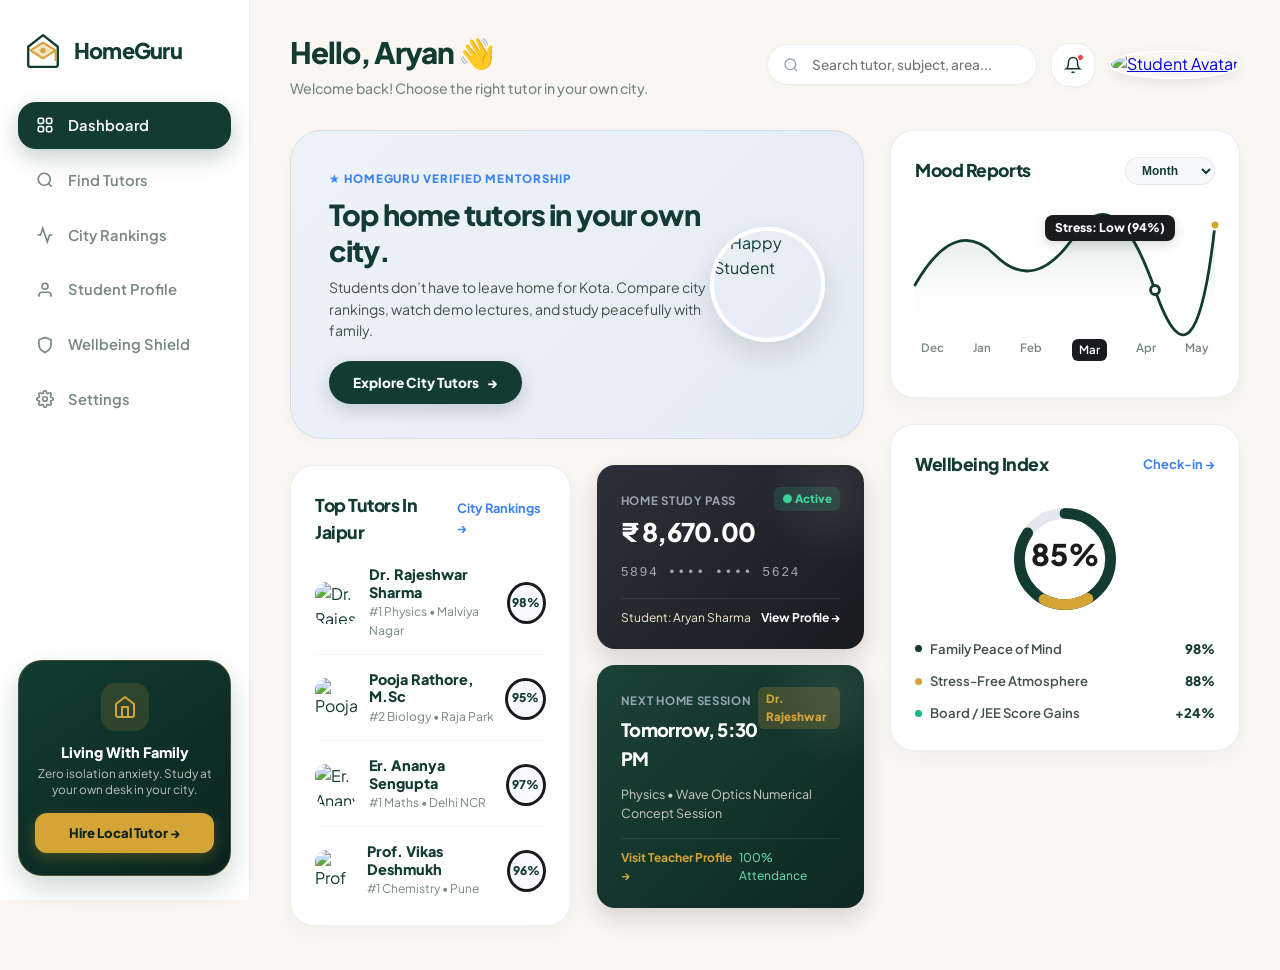
==== index.html @ 2d749fc1 "Create dedicated, highly visual Tutor Profile page with 4-factor scoring visualizer, credentials, sc" ====
<!DOCTYPE html>
<html lang="en">
<head>
  <meta charset="UTF-8">
  <meta name="viewport" content="width=device-width, initial-scale=1.0">
  <title>HomeGuru Dashboard | Verified Local Home Tutors</title>
  <link rel="stylesheet" href="dashboard.css">
</head>
<body>

  <div class="app-layout">
    
    <!-- 1. LEFT SIDEBAR (Matching reference image with HomeGuru Forest Green & Gold) -->
    <aside class="app-sidebar">
      
      <!-- Original HomeGuru House + Graduation Cap Logo -->
      <a href="index.html" class="sidebar-logo" aria-label="HomeGuru Dashboard">
        <div class="logo-mark">
          <svg viewBox="0 0 36 36" fill="none" xmlns="http://www.w3.org/2000/svg" class="logo-svg">
            <path d="M18 3L4 14V31C4 32.1 4.9 33 6 33H30C31.1 33 32 32.1 32 31V14L18 3Z" stroke="#123C32" stroke-width="2.2" stroke-linecap="round" stroke-linejoin="round"/>
            <path d="M18 10L6 17.5L18 25L30 17.5L18 10Z" fill="#D4A437" fill-opacity="0.3" stroke="#D4A437" stroke-width="2" stroke-linejoin="round"/>
            <path d="M30 18.5V26.5" stroke="#D4A437" stroke-width="2" stroke-linecap="round"/>
            <circle cx="18" cy="17.5" r="2.5" fill="#D4A437"/>
          </svg>
        </div>
        <span class="logo-brand-text">HomeGuru</span>
      </a>

      <!-- Menu Navigation -->
      <nav class="sidebar-nav">
        <!-- Active Dashboard Pill -->
        <a href="index.html" class="nav-item active">
          <svg viewBox="0 0 24 24" fill="none" stroke="currentColor">
            <rect x="3" y="3" width="7" height="7" rx="2"></rect>
            <rect x="14" y="3" width="7" height="7" rx="2"></rect>
            <rect x="14" y="14" width="7" height="7" rx="2"></rect>
            <rect x="3" y="14" width="7" height="7" rx="2"></rect>
          </svg>
          <span>Dashboard</span>
        </a>

        <!-- Find Tutors (Search Page) -->
        <a href="search.html" class="nav-item">
          <svg viewBox="0 0 24 24" fill="none" stroke="currentColor">
            <circle cx="11" cy="11" r="8"></circle>
            <line x1="21" y1="21" x2="16.65" y2="16.65"></line>
          </svg>
          <span>Find Tutors</span>
        </a>

        <!-- City Rankings -->
        <a href="rankings.html" class="nav-item">
          <svg viewBox="0 0 24 24" fill="none" stroke="currentColor">
            <polyline points="22 12 18 12 15 21 9 3 6 12 2 12"></polyline>
          </svg>
          <span>City Rankings</span>
        </a>

        <!-- Student Profile (Shows student details & + boxes to hire teachers) -->
        <a href="profile.html" class="nav-item">
          <svg viewBox="0 0 24 24" fill="none" stroke="currentColor">
            <path d="M20 21v-2a4 4 0 0 0-4-4H8a4 4 0 0 0-4 4v2"></path>
            <circle cx="12" cy="7" r="4"></circle>
          </svg>
          <span>Student Profile</span>
        </a>

        <!-- Wellbeing Shield -->
        <a href="wellbeing.html" class="nav-item">
          <svg viewBox="0 0 24 24" fill="none" stroke="currentColor">
            <path d="M12 22s8-4 8-10V5l-8-3-8 3v7c0 6 8 10 8 10z"></path>
          </svg>
          <span>Wellbeing Shield</span>
        </a>

        <!-- Settings -->
        <a href="#settings" onclick="alert('Student Settings')" class="nav-item">
          <svg viewBox="0 0 24 24" fill="none" stroke="currentColor">
            <circle cx="12" cy="12" r="3"></circle>
            <path d="M19.4 15a1.65 1.65 0 0 0 .33 1.82l.06.06a2 2 0 0 1 0 2.83 2 2 0 0 1-2.83 0l-.06-.06a1.65 1.65 0 0 0-1.82-.33 1.65 1.65 0 0 0-1 1.51V21a2 2 0 0 1-2 2 2 2 0 0 1-2-2v-.09A1.65 1.65 0 0 0 9 19.4a1.65 1.65 0 0 0-1.82.33l-.06.06a2 2 0 0 1-2.83 0 2 2 0 0 1 0-2.83l.06-.06a1.65 1.65 0 0 0 .33-1.82 1.65 1.65 0 0 0-1.51-1H3a2 2 0 0 1-2-2 2 2 0 0 1 2-2h.09A1.65 1.65 0 0 0 4.6 9a1.65 1.65 0 0 0-.33-1.82l-.06-.06a2 2 0 0 1 0-2.83 2 2 0 0 1 2.83 0l.06.06a1.65 1.65 0 0 0 1.82.33H9a1.65 1.65 0 0 0 1-1.51V3a2 2 0 0 1 2-2 2 2 0 0 1 2 2v.09a1.65 1.65 0 0 0 1 1.51 1.65 1.65 0 0 0 1.82-.33l.06-.06a2 2 0 0 1 2.83 0 2 2 0 0 1 0 2.83l-.06.06a1.65 1.65 0 0 0-.33 1.82V9a1.65 1.65 0 0 0 1.51 1H21a2 2 0 0 1 2 2 2 2 0 0 1-2 2h-.09a1.65 1.65 0 0 0-1.51 1z"></path>
          </svg>
          <span>Settings</span>
        </a>
      </nav>

      <!-- Bottom Promo Card in HomeGuru Theme -->
      <div class="sidebar-promo-card">
        <div class="promo-illustration">
          <svg width="24" height="24" viewBox="0 0 24 24" fill="none" stroke="currentColor" stroke-width="2" stroke-linecap="round" stroke-linejoin="round">
            <path d="M3 9l9-7 9 7v11a2 2 0 0 1-2 2H5a2 2 0 0 1-2-2z"></path>
            <polyline points="9 22 9 12 15 12 15 22"></polyline>
          </svg>
        </div>
        <h4 class="promo-title">Living With Family</h4>
        <p class="promo-sub">Zero isolation anxiety. Study at your own desk in your city.</p>
        <a href="search.html" class="promo-btn">Hire Local Tutor →</a>
      </div>

    </aside>

    <!-- 2. MAIN BENTO WORKSPACE -->
    <main class="app-main">
      
      <!-- Top Header Row -->
      <header class="app-header">
        <div class="header-greeting">
          <h1>Hello, Aryan 👋</h1>
          <p>Welcome back! Choose the right tutor in your own city.</p>
        </div>

        <div class="header-actions">
          <!-- Search Pill -->
          <div class="search-pill-wrapper">
            <svg class="search-pill-icon" width="16" height="16" viewBox="0 0 24 24" fill="none" stroke="currentColor" stroke-width="2">
              <circle cx="11" cy="11" r="8"></circle>
              <line x1="21" y1="21" x2="16.65" y2="16.65"></line>
            </svg>
            <input 
              type="text" 
              class="search-pill-input" 
              placeholder="Search tutor, subject, area..." 
              onkeydown="if(event.key === 'Enter') window.location.href='search.html?q=' + encodeURIComponent(this.value)"
            >
          </div>

          <!-- Notification Pill -->
          <button class="icon-pill-btn" aria-label="Notifications" onclick="alert('Notification: Dr. Rajeshwar Sharma confirmed demo class for tomorrow at 5:30 PM.')">
            <svg width="18" height="18" viewBox="0 0 24 24" fill="none" stroke="currentColor" stroke-width="2">
              <path d="M18 8A6 6 0 0 0 6 8c0 7-3 9-3 9h18s-3-2-3-9"></path>
              <path d="M13.73 21a2 2 0 0 1-3.46 0"></path>
            </svg>
            <span class="badge-dot"></span>
          </button>

          <!-- User Avatar Pill linking to Student Profile -->
          <a href="profile.html">
            <img 
              src="https://images.unsplash.com/photo-1534528741775-53994a69daeb?auto=format&fit=crop&w=120&q=80" 
              alt="Student Avatar" 
              class="user-avatar-pill" 
              title="Click to view Student Profile (Aryan Sharma)"
            >
          </a>
        </div>
      </header>

      <!-- 3. BENTO GRID CONTAINER -->
      <div class="bento-grid">
        
        <!-- Left & Center Column -->
        <div class="bento-left-column">
          
          <!-- Bento Hero Banner Card -->
          <section class="bento-hero-banner">
            <div class="hero-banner-content">
              <span class="hero-banner-tag">★ HomeGuru Verified Mentorship</span>
              <h2 class="hero-banner-title">Top home tutors in your own city.</h2>
              <p class="hero-banner-sub">
                Students don’t have to leave home for Kota. Compare city rankings, watch demo lectures, and study peacefully with family.
              </p>
              <a href="search.html" class="hero-banner-cta">
                <span>Explore City Tutors</span>
                <span>→</span>
              </a>
            </div>

            <!-- Graphic / Avatar -->
            <div class="hero-banner-graphic">
              <img 
                src="https://images.unsplash.com/photo-1544717305-2782549b5136?auto=format&fit=crop&w=400&q=80" 
                alt="Happy Student" 
                class="hero-3d-avatar"
              >
            </div>
          </section>

          <!-- Bento Lower Row (Top Activities + Tutor Pass Cards) -->
          <div class="bento-lower-row">
            
            <!-- Card 1: Top Rated City Tutors List (with Donut percentages) -->
            <div class="dashboard-card">
              <div class="card-header-row">
                <h3 class="card-header-title">Top Tutors In Jaipur</h3>
                <a href="rankings.html" class="card-header-link">City Rankings →</a>
              </div>

              <div class="activity-list">
                <!-- Activity 1 -->
                <div class="activity-item">
                  <div class="activity-info">
                    <img src="https://images.unsplash.com/photo-1534528741775-53994a69daeb?auto=format&fit=crop&w=120&q=80" class="activity-avatar" alt="Dr. Rajeshwar">
                    <div>
                      <h4 class="activity-name"><a href="tutor-profile.html?id=tutor-1" style="text-decoration:none; color:inherit;">Dr. Rajeshwar Sharma</a></h4>
                      <p class="activity-meta">#1 Physics • Malviya Nagar</p>
                    </div>
                  </div>
                  <div class="circular-progress-pill" title="98% City Ranking Score">
                    98%
                  </div>
                </div>

                <!-- Activity 2 -->
                <div class="activity-item">
                  <div class="activity-info">
                    <img src="https://images.unsplash.com/photo-1544005313-94ddf0286df2?auto=format&fit=crop&w=120&q=80" class="activity-avatar" alt="Pooja Rathore">
                    <div>
                      <h4 class="activity-name"><a href="tutor-profile.html?id=tutor-4" style="text-decoration:none; color:inherit;">Pooja Rathore, M.Sc</a></h4>
                      <p class="activity-meta">#2 Biology • Raja Park</p>
                    </div>
                  </div>
                  <div class="circular-progress-pill" title="95% City Ranking Score">
                    95%
                  </div>
                </div>

                <!-- Activity 3 -->
                <div class="activity-item">
                  <div class="activity-info">
                    <img src="https://images.unsplash.com/photo-1573496359142-b8d87734a5a2?auto=format&fit=crop&w=120&q=80" class="activity-avatar" alt="Er. Ananya">
                    <div>
                      <h4 class="activity-name"><a href="tutor-profile.html?id=tutor-2" style="text-decoration:none; color:inherit;">Er. Ananya Sengupta</a></h4>
                      <p class="activity-meta">#1 Maths • Delhi NCR</p>
                    </div>
                  </div>
                  <div class="circular-progress-pill" title="97% City Ranking Score">
                    97%
                  </div>
                </div>

                <!-- Activity 4 -->
                <div class="activity-item">
                  <div class="activity-info">
                    <img src="https://images.unsplash.com/photo-1507003211169-0a1dd7228f2d?auto=format&fit=crop&w=120&q=80" class="activity-avatar" alt="Prof Vikas">
                    <div>
                      <h4 class="activity-name"><a href="tutor-profile.html?id=tutor-3" style="text-decoration:none; color:inherit;">Prof. Vikas Deshmukh</a></h4>
                      <p class="activity-meta">#1 Chemistry • Pune</p>
                    </div>
                  </div>
                  <div class="circular-progress-pill" title="96% City Ranking Score">
                    96%
                  </div>
                </div>
              </div>
            </div>

            <!-- Card 2: Dark Sleek Pass Cards (In Forest Green) -->
            <div class="dark-pass-stack">
              <!-- Pass Card 1 -->
              <div class="dark-pass-card">
                <div class="pass-card-top">
                  <div>
                    <span class="pass-card-label">Home Study Pass</span>
                    <div class="pass-card-balance">₹ 8,670.00</div>
                  </div>
                  <span class="pass-card-badge">● Active</span>
                </div>
                <div class="pass-card-number">5894 •••• •••• 5624</div>
                <div class="pass-card-bottom">
                  <span style="font-size:0.75rem; color:var(--gold-light);">Student: Aryan Sharma</span>
                  <a href="profile.html" style="font-size:0.75rem; color:#FFF; font-weight:700; text-decoration:none;">View Profile →</a>
                </div>
              </div>

              <!-- Pass Card 2: Hired Teacher & Next Lesson -->
              <div class="dark-pass-card" style="background: linear-gradient(135deg, #1A4237 0%, #0E2821 100%);">
                <div class="pass-card-top">
                  <div>
                    <span class="pass-card-label">Next Home Session</span>
                    <div class="pass-card-balance" style="font-size:1.15rem; margin-top:4px;">Tomorrow, 5:30 PM</div>
                  </div>
                  <span class="pass-card-badge" style="background: rgba(212,164,55,0.2); color:var(--gold);">Dr. Rajeshwar</span>
                </div>
                <p style="font-size:0.78rem; color:rgba(247,243,234,0.8); margin-top:8px;">
                  Physics • Wave Optics Numerical Concept Session
                </p>
                <div class="pass-card-bottom">
                  <a href="profile.html" style="color:var(--gold); font-size:0.75rem; text-decoration:none; font-weight:700;">Visit Teacher Profile →</a>
                  <span style="font-size:0.75rem; color:#6EE7B7;">100% Attendance</span>
                </div>
              </div>
            </div>

          </div>

        </div>

        <!-- Right Rail Column (Reports Wave Curve + Wellbeing Donut) -->
        <div class="bento-right-column">
          
          <!-- Reports Spline Curve Chart Card -->
          <div class="reports-card">
            <div class="card-header-row">
              <h3 class="card-header-title">Mood Reports</h3>
              <select class="reports-select">
                <option>Week</option>
                <option selected>Month</option>
                <option>Quarter</option>
              </select>
            </div>

            <!-- Wave Line SVG Graphic with Tooltip Pill -->
            <div class="chart-container">
              <div class="chart-tooltip-badge">Stress: Low (94%)</div>
              <svg class="chart-svg" viewBox="0 0 300 120" fill="none">
                <path d="M0 80 Q 40 10, 80 50 T 160 30 T 240 85 T 300 20 L 300 120 L 0 120 Z" fill="url(#chartGrad)" opacity="0.15"></path>
                <path d="M0 80 Q 40 10, 80 50 T 160 30 T 240 85 T 300 20" stroke="var(--green-primary)" stroke-width="2.8" stroke-linecap="round"></path>
                <circle cx="240" cy="85" r="4.5" fill="#FFFFFF" stroke="var(--green-primary)" stroke-width="2.8"></circle>
                <circle cx="300" cy="20" r="4.5" fill="var(--gold)" stroke="#FFFFFF" stroke-width="2"></circle>
                <defs>
                  <linearGradient id="chartGrad" x1="0" y1="0" x2="0" y2="1">
                    <stop offset="0%" stop-color="var(--green-primary)"></stop>
                    <stop offset="100%" stop-color="#FFFFFF" stop-opacity="0"></stop>
                  </linearGradient>
                </defs>
              </svg>

              <!-- Month Labels -->
              <div class="chart-months-row">
                <span>Dec</span>
                <span>Jan</span>
                <span>Feb</span>
                <span class="chart-month-active">Mar</span>
                <span>Apr</span>
                <span>May</span>
              </div>
            </div>
          </div>

          <!-- Donut Breakdown Card (Wellbeing & Progress Index) -->
          <div class="donut-card">
            <div class="card-header-row">
              <h3 class="card-header-title">Wellbeing Index</h3>
              <a href="wellbeing.html" class="card-header-link">Check-in →</a>
            </div>

            <!-- Donut SVG Ring -->
            <div class="donut-graphic-wrap">
              <svg class="donut-circle-svg" viewBox="0 0 100 100">
                <circle cx="50" cy="50" r="38" stroke="#E2E8F0" stroke-width="9" fill="none"></circle>
                <circle 
                  cx="50" 
                  cy="50" 
                  r="38" 
                  stroke="var(--green-primary)" 
                  stroke-width="9" 
                  stroke-dasharray="238" 
                  stroke-dashoffset="36" 
                  stroke-linecap="round" 
                  fill="none" 
                  transform="rotate(-90 50 50)"
                ></circle>
                <circle 
                  cx="50" 
                  cy="50" 
                  r="38" 
                  stroke="var(--gold)" 
                  stroke-width="9" 
                  stroke-dasharray="238" 
                  stroke-dashoffset="200" 
                  stroke-linecap="round" 
                  fill="none" 
                  transform="rotate(60 50 50)"
                ></circle>
                <text x="50" y="56" text-anchor="middle" class="donut-percentage-text">85%</text>
              </svg>
            </div>

            <div class="breakdown-list">
              <div class="breakdown-row">
                <span class="breakdown-label">
                  <span class="breakdown-dot" style="background:var(--green-primary);"></span>
                  Family Peace of Mind
                </span>
                <span class="breakdown-val">98%</span>
              </div>

              <div class="breakdown-row">
                <span class="breakdown-label">
                  <span class="breakdown-dot" style="background:var(--gold);"></span>
                  Stress-Free Atmosphere
                </span>
                <span class="breakdown-val">88%</span>
              </div>

              <div class="breakdown-row">
                <span class="breakdown-label">
                  <span class="breakdown-dot" style="background:#10B981;"></span>
                  Board / JEE Score Gains
                </span>
                <span class="breakdown-val">+24%</span>
              </div>
            </div>
          </div>

        </div>

      </div>

    </main>

  </div>

  <script src="shared-data.js"></script>
</body>
</html>
---- dashboard.css ----
/* ==========================================================================
   HomeGuru - Ultra-Clean Modern Minimalist Dashboard (Reference Layout & Fonts)
   Combining:
   - Iconic HomeGuru Brand: House + Graduation Cap Mark & Warm Luxury Palette
   - Brand Colors: Deep Forest Green (#123C32), Warm Ivory Cream (#FAF7F2), Golden Amber (#D4A437)
   - Layout & Spaces: Modern Bento Grid Dashboard, Crisp Left Sidebar, Rounded Cards
   - Fonts: 'Plus Jakarta Sans', 'Inter' (Clean Geometric Sans-Serif)
   ========================================================================== */

@import url('https://fonts.googleapis.com/css2?family=Plus+Jakarta+Sans:wght@400;500;600;700;800&family=Inter:wght@400;500;600;700&display=swap');

:root {
  /* HomeGuru Authentic Color Palette */
  --green-primary: #123C32;
  --green-dark: #0A241E;
  --green-deep: #071915;
  --green-light: #1A5446;
  --green-soft: #236F5D;
  --green-tint: rgba(18, 60, 50, 0.05);
  --green-tint-hover: rgba(18, 60, 50, 0.09);
  --green-border: rgba(18, 60, 50, 0.12);

  --bg-app: #FAF7F2;          /* Warm Ivory / Cream canvas, exactly as on original site */
  --bg-card: #FFFFFF;         /* Crisp White Bento Cards */
  --bg-banner: #F3EEE4;       /* Soft Warm Cream Tint for Secondary Banners */
  --bg-banner-border: rgba(18, 60, 50, 0.08);
  
  --dark-primary: #123C32;
  --dark-card: #123C32;
  --dark-card-lighter: #1A5446;
  --dark-hover: #0A241E;
  
  --text-dark: #123C32;       /* Deep Forest Charcoal */
  --text-body: #42524A;       /* Soft readable muted green-charcoal */
  --text-muted: #76887F;      /* Clean secondary label color */
  --text-light: #FAF7F2;
  
  --primary-pill: #123C32;    /* Deep Forest Green Active Pill */
  --primary-pill-text: #FFFFFF;
  
  --gold: #D4A437;            /* HomeGuru Golden Amber */
  --gold-hover: #B88B28;
  --gold-light: #F7EECD;
  --gold-soft: rgba(212, 164, 55, 0.15);
  --gold-border: rgba(212, 164, 55, 0.35);

  --accent-gold: #D4A437;
  --accent-blue: #2563EB;
  --accent-emerald: #10B981;
  --accent-rose: #EF4444;
  
  --border-light: rgba(18, 60, 50, 0.08);
  --border-card: rgba(18, 60, 50, 0.08);
  --shadow-subtle: 0 4px 18px rgba(18, 60, 50, 0.03);
  --shadow-card: 0 8px 24px rgba(18, 60, 50, 0.04);
  --shadow-elevated: 0 16px 40px rgba(18, 60, 50, 0.08);
  
  --radius-sm: 12px;
  --radius-md: 18px;
  --radius-lg: 24px;
  --radius-xl: 32px;
  --radius-full: 9999px;
  
  --font-main: 'Plus Jakarta Sans', 'Inter', -apple-system, BlinkMacSystemFont, "Segoe UI", sans-serif;
}

*, *::before, *::after {
  box-sizing: border-box;
  margin: 0;
  padding: 0;
}

body {
  font-family: var(--font-main);
  background-color: var(--bg-app);
  color: var(--text-dark);
  line-height: 1.55;
  -webkit-font-smoothing: antialiased;
  min-height: 100vh;
}

/* ==========================================================================
   APP SHELL / LAYOUT (SIDEBAR + MAIN WORKSPACE)
   ========================================================================== */

.app-layout {
  display: flex;
  min-height: 100vh;
  width: 100%;
}

/* 1. LEFT SIDEBAR */
.app-sidebar {
  width: 250px;
  background-color: #FFFFFF;
  border-right: 1px solid var(--border-light);
  display: flex;
  flex-direction: column;
  padding: 32px 18px 24px 18px;
  position: sticky;
  top: 0;
  height: 100vh;
  z-index: 100;
  flex-shrink: 0;
}

/* Original HomeGuru Logo: House + Graduation Cap stylized mark */
.sidebar-logo {
  display: flex;
  align-items: center;
  gap: 12px;
  margin-bottom: 32px;
  padding-left: 6px;
  text-decoration: none;
  color: var(--green-primary);
}

.logo-mark {
  width: 38px;
  height: 38px;
  display: flex;
  align-items: center;
  justify-content: center;
  flex-shrink: 0;
}

.logo-mark svg,
.logo-svg {
  width: 100%;
  height: 100%;
  display: block;
}

.logo-brand-text {
  font-size: 1.35rem;
  font-weight: 800;
  letter-spacing: -0.035em;
  color: var(--green-primary);
}

/* Sidebar Nav Menu */
.sidebar-nav {
  display: flex;
  flex-direction: column;
  gap: 8px;
  flex: 1;
}

.nav-item {
  display: flex;
  align-items: center;
  gap: 14px;
  padding: 12px 18px;
  text-decoration: none;
  font-size: 0.92rem;
  font-weight: 600;
  color: var(--text-muted);
  border-radius: var(--radius-md);
  transition: all 180ms ease;
}

.nav-item svg {
  width: 18px;
  height: 18px;
  stroke-width: 2.2;
  transition: transform 180ms ease;
}

.nav-item:hover {
  color: var(--text-dark);
  background-color: rgba(18, 60, 50, 0.05);
}

.nav-item:hover svg {
  transform: scale(1.08);
}

/* Active Pill Style (Forest Green Pill with soft shadow) */
.nav-item.active {
  background-color: var(--primary-pill);
  color: #FFFFFF;
  box-shadow: 0 8px 22px rgba(18, 60, 50, 0.25);
}

.nav-item.active svg {
  stroke: #FFFFFF;
}

/* Sidebar Bottom Promo Card */
.sidebar-promo-card {
  background: linear-gradient(145deg, #123C32 0%, #0A241E 100%);
  border-radius: var(--radius-lg);
  padding: 22px 16px;
  color: #FFFFFF;
  text-align: center;
  position: relative;
  overflow: hidden;
  box-shadow: 0 12px 28px rgba(18, 60, 50, 0.2);
  margin-top: auto;
  border: 1px solid rgba(212, 164, 55, 0.25);
}

.promo-illustration {
  width: 48px;
  height: 48px;
  margin: 0 auto 12px auto;
  border-radius: 14px;
  background: rgba(212, 164, 55, 0.15);
  display: flex;
  align-items: center;
  justify-content: center;
  color: var(--gold);
}

.promo-title {
  font-size: 0.9rem;
  font-weight: 800;
  line-height: 1.3;
  margin-bottom: 4px;
  color: #FFFFFF;
}

.promo-sub {
  font-size: 0.74rem;
  color: rgba(250, 247, 242, 0.75);
  margin-bottom: 14px;
  line-height: 1.4;
}

.promo-btn {
  display: block;
  width: 100%;
  padding: 10px 14px;
  background: var(--gold);
  color: #0A241E;
  border-radius: var(--radius-sm);
  font-size: 0.82rem;
  font-weight: 800;
  text-decoration: none;
  transition: all 180ms ease;
  box-shadow: 0 4px 14px rgba(212, 164, 55, 0.28);
  border: none;
}

.promo-btn:hover {
  background: #E2B245;
  transform: translateY(-1px);
}
  font-weight: 700;
  text-decoration: none;
  transition: all 180ms ease;
  border: 1px solid rgba(255, 255, 255, 0.1);
}

.promo-btn:hover {
  background: #3B404C;
  transform: translateY(-1px);
}

/* ==========================================================================
   2. MAIN WORKSPACE AREA & HEADER
   ========================================================================== */

.app-main {
  flex: 1;
  display: flex;
  flex-direction: column;
  padding: 30px 40px 44px 40px;
  overflow-y: auto;
  min-width: 0;
}

/* Top Header Bar */
.app-header {
  display: flex;
  align-items: center;
  justify-content: space-between;
  margin-bottom: 30px;
  gap: 20px;
}

.header-greeting h1 {
  font-size: 1.85rem;
  font-weight: 800;
  letter-spacing: -0.035em;
  color: var(--text-dark);
}

.header-greeting p {
  font-size: 0.88rem;
  color: var(--text-muted);
  font-weight: 500;
  margin-top: 2px;
}

.header-actions {
  display: flex;
  align-items: center;
  gap: 14px;
}

/* Search Pill Input (Matching Reference Screenshot) */
.search-pill-wrapper {
  position: relative;
  width: 270px;
}

.search-pill-icon {
  position: absolute;
  left: 16px;
  top: 50%;
  transform: translateY(-50%);
  color: #94A3B8;
  pointer-events: none;
}

.search-pill-input {
  width: 100%;
  padding: 11px 18px 11px 44px;
  background-color: #FFFFFF;
  border: 1px solid var(--border-light);
  border-radius: var(--radius-full);
  font-family: inherit;
  font-size: 0.85rem;
  font-weight: 500;
  color: var(--text-dark);
  box-shadow: 0 2px 10px rgba(0, 0, 0, 0.02);
  outline: none;
  transition: all 180ms ease;
}

.search-pill-input:focus {
  border-color: #94A3B8;
  box-shadow: 0 4px 18px rgba(0, 0, 0, 0.06);
  width: 310px;
}

/* Notification & Pill Buttons */
.icon-pill-btn {
  width: 44px;
  height: 44px;
  border-radius: var(--radius-md);
  background-color: #FFFFFF;
  border: 1px solid var(--border-light);
  display: flex;
  align-items: center;
  justify-content: center;
  color: var(--text-dark);
  cursor: pointer;
  box-shadow: 0 2px 8px rgba(0, 0, 0, 0.02);
  transition: all 180ms ease;
  position: relative;
}

.icon-pill-btn:hover {
  background-color: #F8F9FD;
  transform: translateY(-1px);
}

.badge-dot {
  position: absolute;
  top: 10px;
  right: 10px;
  width: 7px;
  height: 7px;
  background-color: #EF4444;
  border-radius: 50%;
  border: 1.5px solid #FFFFFF;
}

/* User Avatar Pill */
.user-avatar-pill {
  width: 44px;
  height: 44px;
  border-radius: 50%;
  object-fit: cover;
  border: 2px solid #FFFFFF;
  box-shadow: 0 4px 14px rgba(0, 0, 0, 0.08);
  cursor: pointer;
}

/* ==========================================================================
   3. BENTO GRID LAYOUT (Exact 3-Section Proportions from Reference)
   ========================================================================== */

.bento-grid {
  display: grid;
  grid-template-columns: 1fr 350px;
  gap: 26px;
}

.bento-left-column {
  display: flex;
  flex-direction: column;
  gap: 26px;
}

.bento-right-column {
  display: flex;
  flex-direction: column;
  gap: 26px;
}

/* Hero Banner Card (Soft Ice-Slate Tint #EDF2F8) */
.bento-hero-banner {
  background: linear-gradient(135deg, #EEF3F8 0%, #E3EBF5 100%);
  border-radius: var(--radius-xl);
  padding: 34px 38px;
  position: relative;
  overflow: hidden;
  box-shadow: var(--shadow-subtle);
  display: flex;
  align-items: center;
  justify-content: space-between;
  border: 1px solid var(--bg-banner-border);
}

.hero-banner-content {
  max-width: 410px;
  z-index: 2;
}

.hero-banner-tag {
  display: inline-flex;
  align-items: center;
  gap: 6px;
  font-size: 0.72rem;
  font-weight: 800;
  text-transform: uppercase;
  letter-spacing: 0.08em;
  color: #3B82F6;
  margin-bottom: 8px;
}

.hero-banner-title {
  font-size: 1.8rem;
  font-weight: 800;
  line-height: 1.25;
  letter-spacing: -0.03em;
  color: var(--text-dark);
  margin-bottom: 10px;
}

.hero-banner-sub {
  font-size: 0.88rem;
  color: var(--text-body);
  line-height: 1.5;
  margin-bottom: 20px;
}

.hero-banner-cta {
  display: inline-flex;
  align-items: center;
  gap: 8px;
  background-color: var(--primary-pill);
  color: #FFFFFF;
  padding: 11px 24px;
  border-radius: var(--radius-full);
  font-size: 0.85rem;
  font-weight: 800;
  text-decoration: none;
  box-shadow: 0 6px 18px rgba(25, 27, 31, 0.18);
  transition: all 180ms ease;
}

.hero-banner-cta:hover {
  background-color: #2D3038;
  transform: translateY(-2px);
}

.hero-banner-graphic {
  position: relative;
  width: 170px;
  height: 130px;
  display: flex;
  align-items: center;
  justify-content: center;
}

.hero-3d-avatar {
  width: 115px;
  height: 115px;
  border-radius: 50%;
  object-fit: cover;
  border: 4px solid #FFFFFF;
  box-shadow: 0 12px 30px rgba(0, 0, 0, 0.12);
}

.bento-lower-row {
  display: grid;
  grid-template-columns: 1.05fr 1fr;
  gap: 26px;
}

.dashboard-card {
  background-color: var(--bg-card);
  border-radius: var(--radius-lg);
  padding: 26px 24px;
  box-shadow: var(--shadow-card);
  border: 1px solid var(--border-card);
  display: flex;
  flex-direction: column;
}

.card-header-row {
  display: flex;
  align-items: center;
  justify-content: space-between;
  margin-bottom: 20px;
}

.card-header-title {
  font-size: 1.1rem;
  font-weight: 800;
  letter-spacing: -0.025em;
  color: var(--text-dark);
}

.card-header-link {
  font-size: 0.8rem;
  font-weight: 700;
  color: #3B82F6;
  text-decoration: none;
}

/* Activities List */
.activity-list {
  display: flex;
  flex-direction: column;
  gap: 16px;
}

.activity-item {
  display: flex;
  align-items: center;
  justify-content: space-between;
  padding-bottom: 14px;
  border-bottom: 1px solid rgba(0, 0, 0, 0.04);
}

.activity-item:last-child {
  padding-bottom: 0;
  border-bottom: none;
}

.activity-info {
  display: flex;
  align-items: center;
  gap: 12px;
}

.activity-avatar {
  width: 42px;
  height: 42px;
  border-radius: 12px;
  object-fit: cover;
}

.activity-name {
  font-size: 0.9rem;
  font-weight: 800;
  color: var(--text-dark);
  line-height: 1.2;
}

.activity-meta {
  font-size: 0.75rem;
  color: var(--text-muted);
  margin-top: 2px;
}

.circular-progress-pill {
  width: 42px;
  height: 42px;
  border-radius: 50%;
  border: 3.5px solid #191B1F;
  display: flex;
  align-items: center;
  justify-content: center;
  font-size: 0.75rem;
  font-weight: 800;
  color: var(--text-dark);
  background-color: #FAFAFC;
}

/* Dark Tutor Pass Card (Exact style from reference screenshot) */
.dark-pass-stack {
  display: flex;
  flex-direction: column;
  gap: 16px;
}

.dark-pass-card {
  background: linear-gradient(135deg, #2D3038 0%, #191B1F 100%);
  border-radius: var(--radius-md);
  padding: 22px 24px;
  color: #FFFFFF;
  position: relative;
  overflow: hidden;
  box-shadow: 0 10px 25px rgba(25, 27, 31, 0.16);
}

.dark-pass-card::after {
  content: '';
  position: absolute;
  top: -40px;
  right: -40px;
  width: 140px;
  height: 140px;
  background: radial-gradient(circle, rgba(255, 255, 255, 0.08) 0%, transparent 70%);
  border-radius: 50%;
  pointer-events: none;
}

.pass-card-top {
  display: flex;
  justify-content: space-between;
  align-items: flex-start;
  margin-bottom: 12px;
}

.pass-card-label {
  font-size: 0.72rem;
  color: #9AA5B5;
  text-transform: uppercase;
  letter-spacing: 0.06em;
  font-weight: 700;
}

.pass-card-balance {
  font-size: 1.6rem;
  font-weight: 800;
  letter-spacing: -0.03em;
  color: #FFFFFF;
}

.pass-card-number {
  font-family: monospace;
  font-size: 0.82rem;
  color: #A0ABB9;
  letter-spacing: 0.12em;
  margin-top: 10px;
}

.pass-card-bottom {
  display: flex;
  align-items: center;
  justify-content: space-between;
  margin-top: 14px;
  padding-top: 10px;
  border-top: 1px solid rgba(255, 255, 255, 0.08);
}

.pass-card-badge {
  font-size: 0.72rem;
  color: #34D399;
  font-weight: 800;
  background: rgba(52, 211, 153, 0.14);
  padding: 3px 8px;
  border-radius: 6px;
}

/* Right Rail: Reports Spline Chart & Donut Card */
.reports-card {
  background-color: var(--bg-card);
  border-radius: var(--radius-lg);
  padding: 26px 24px;
  box-shadow: var(--shadow-card);
  border: 1px solid var(--border-card);
}

.reports-select {
  padding: 5px 12px;
  border-radius: var(--radius-full);
  border: 1px solid var(--border-light);
  background: #F8F9FC;
  font-size: 0.75rem;
  font-weight: 700;
  color: var(--text-dark);
  cursor: pointer;
  outline: none;
}

.chart-container {
  margin: 20px 0 10px 0;
  position: relative;
}

.chart-svg {
  width: 100%;
  height: 120px;
  overflow: visible;
}

.chart-tooltip-badge {
  position: absolute;
  top: 10px;
  right: 40px;
  background: #191B1F;
  color: #FFFFFF;
  padding: 4px 10px;
  border-radius: 8px;
  font-size: 0.75rem;
  font-weight: 800;
  box-shadow: 0 4px 12px rgba(0, 0, 0, 0.15);
}

.chart-months-row {
  display: flex;
  justify-content: space-between;
  font-size: 0.72rem;
  color: var(--text-muted);
  font-weight: 600;
  margin-top: 8px;
  padding: 0 6px;
}

.chart-month-active {
  background: #191B1F;
  color: #FFFFFF;
  padding: 2px 7px;
  border-radius: 6px;
}

.donut-card {
  background-color: var(--bg-card);
  border-radius: var(--radius-lg);
  padding: 26px 24px;
  box-shadow: var(--shadow-card);
  border: 1px solid var(--border-card);
}

.donut-graphic-wrap {
  display: flex;
  align-items: center;
  justify-content: center;
  margin: 10px 0 20px 0;
}

.donut-circle-svg {
  width: 120px;
  height: 120px;
}

.donut-percentage-text {
  font-size: 1.55rem;
  font-weight: 800;
  fill: #191B1F;
}

.breakdown-list {
  display: flex;
  flex-direction: column;
  gap: 12px;
}

.breakdown-row {
  display: flex;
  align-items: center;
  justify-content: space-between;
  font-size: 0.82rem;
}

.breakdown-label {
  display: flex;
  align-items: center;
  gap: 8px;
  color: var(--text-body);
  font-weight: 600;
}

.breakdown-dot {
  width: 7px;
  height: 7px;
  border-radius: 50%;
}

.breakdown-val {
  font-weight: 800;
  color: var(--text-dark);
}

/* ==========================================================================
   4. STUDENT PROFILE & HIRED TEACHERS / + BOXES
   ========================================================================== */

/* Clean Modern Student Hero Card (Matching reference theme) */
.student-hero-banner {
  background: linear-gradient(135deg, #1C1E23 0%, #111317 100%);
  border-radius: var(--radius-xl);
  padding: 32px 36px;
  color: #FFFFFF;
  margin-bottom: 28px;
  display: flex;
  justify-content: space-between;
  align-items: center;
  box-shadow: var(--shadow-card);
  border: 1px solid rgba(255, 255, 255, 0.08);
}

.student-info-flex {
  display: flex;
  align-items: center;
  gap: 24px;
}

.student-large-avatar {
  width: 88px;
  height: 88px;
  border-radius: var(--radius-md);
  object-fit: cover;
  border: 3px solid #FFFFFF;
  box-shadow: 0 8px 24px rgba(0, 0, 0, 0.25);
}

.student-name-title {
  font-size: 1.65rem;
  font-weight: 800;
  letter-spacing: -0.035em;
  color: #FFFFFF;
  margin-bottom: 4px;
}

.student-meta-sub {
  font-size: 0.85rem;
  color: #A0ABB9;
}

.student-stat-pill-group {
  display: flex;
  gap: 10px;
  margin-top: 12px;
}

.student-stat-pill {
  background: rgba(255, 255, 255, 0.08);
  padding: 4px 12px;
  border-radius: var(--radius-full);
  font-size: 0.75rem;
  font-weight: 700;
  color: #E2E8F0;
  border: 1px solid rgba(255, 255, 255, 0.1);
}

/* Hired Teachers & Add Teacher + Boxes Grid */
.hired-teachers-grid {
  display: grid;
  grid-template-columns: repeat(auto-fill, minmax(290px, 1fr));
  gap: 20px;
  margin-top: 16px;
}

/* Card for Hired Teacher */
.hired-teacher-card {
  background: #FFFFFF;
  border-radius: var(--radius-lg);
  padding: 24px;
  border: 1px solid var(--border-card);
  box-shadow: var(--shadow-card);
  display: flex;
  flex-direction: column;
  transition: all 200ms ease;
  position: relative;
}

.hired-teacher-card:hover {
  transform: translateY(-4px);
  box-shadow: var(--shadow-elevated);
}

.hired-badge-active {
  display: inline-flex;
  align-items: center;
  gap: 4px;
  background: rgba(16, 185, 129, 0.12);
  color: #059669;
  font-size: 0.72rem;
  font-weight: 800;
  padding: 3px 8px;
  border-radius: 6px;
  margin-bottom: 10px;
}

.btn-visit-teacher {
  display: flex;
  align-items: center;
  justify-content: center;
  gap: 8px;
  width: 100%;
  padding: 12px;
  background-color: var(--green-primary);
  color: #FFFFFF;
  font-size: 0.85rem;
  font-weight: 800;
  border-radius: var(--radius-sm);
  text-decoration: none;
  margin-top: auto;
  transition: all 180ms ease;
  border: none;
  cursor: pointer;
  box-shadow: 0 4px 14px rgba(18, 60, 50, 0.2);
}

.btn-visit-teacher:hover {
  background-color: var(--green-light);
  transform: translateY(-1px);
  box-shadow: 0 6px 18px rgba(18, 60, 50, 0.28);
}

/* Unhired Subject + Box (Dashed invitation box with gold accent) */
.add-teacher-box {
  background: #FFFFFF;
  border: 2px dashed rgba(212, 164, 55, 0.45);
  border-radius: var(--radius-lg);
  padding: 26px 20px;
  display: flex;
  flex-direction: column;
  align-items: center;
  justify-content: center;
  text-align: center;
  text-decoration: none;
  color: var(--text-dark);
  transition: all 220ms ease;
  cursor: pointer;
  min-height: 230px;
  box-shadow: var(--shadow-subtle);
}

.add-teacher-box:hover {
  background: #FFFFFF;
  border-color: var(--gold);
  transform: translateY(-4px);
  box-shadow: 0 14px 32px rgba(212, 164, 55, 0.16);
}

.plus-icon-circle {
  width: 52px;
  height: 52px;
  border-radius: 50%;
  background: var(--gold-soft);
  color: var(--gold-hover);
  display: flex;
  align-items: center;
  justify-content: center;
  font-size: 1.8rem;
  font-weight: 900;
  margin-bottom: 12px;
  border: 1.5px solid var(--gold-border);
  transition: transform 220ms ease, background 220ms ease, color 220ms ease;
}

.add-teacher-box:hover .plus-icon-circle {
  transform: scale(1.15) rotate(90deg);
  background: var(--gold);
  color: #FFFFFF;
  border-color: var(--gold);
}

.add-teacher-title {
  font-size: 0.95rem;
  font-weight: 800;
  color: var(--text-dark);
  margin-bottom: 4px;
}

.add-teacher-sub {
  font-size: 0.75rem;
  color: var(--text-muted);
}

/* ==========================================================================
   5. CITY RANKINGS & FILTER STYLES
   ========================================================================== */

.city-switcher-row {
  display: flex;
  align-items: center;
  gap: 10px;
  margin-bottom: 24px;
  flex-wrap: wrap;
}

.city-pill-btn {
  padding: 9px 18px;
  border-radius: var(--radius-full);
  background: #FFFFFF;
  border: 1px solid var(--border-light);
  font-size: 0.85rem;
  font-weight: 700;
  color: var(--text-body);
  cursor: pointer;
  transition: all 180ms ease;
}

.city-pill-btn:hover {
  background: #F8F9FD;
  color: var(--text-dark);
}

.city-pill-btn.active {
  background: #191B1F;
  color: #FFFFFF;
  border-color: #191B1F;
  box-shadow: 0 6px 16px rgba(25, 27, 31, 0.2);
}

.podium-grid {
  display: grid;
  grid-template-columns: 1fr 1.1fr 1fr;
  gap: 20px;
  align-items: end;
  margin-bottom: 32px;
}

.podium-card {
  background: #FFFFFF;
  border-radius: var(--radius-lg);
  padding: 24px 20px;
  border: 1px solid var(--border-card);
  box-shadow: var(--shadow-card);
  text-align: center;
  position: relative;
  transition: all 200ms ease;
}

.podium-card.rank-1 {
  background: #FFFFFF;
  border: 2px solid #191B1F;
  transform: translateY(-12px);
  box-shadow: 0 16px 36px rgba(0, 0, 0, 0.08);
}

.podium-crown {
  font-size: 1.8rem;
  position: absolute;
  top: -18px;
  left: 50%;
  transform: translateX(-50%);
}

.podium-avatar {
  width: 68px;
  height: 68px;
  border-radius: 50%;
  object-fit: cover;
  margin: 8px auto 10px auto;
  border: 3px solid #FFFFFF;
  box-shadow: 0 6px 16px rgba(0, 0, 0, 0.1);
}

.podium-score {
  font-size: 1.35rem;
  font-weight: 800;
  color: var(--text-dark);
}

/* Search Page Layout */
.search-page-layout {
  display: grid;
  grid-template-columns: 290px 1fr;
  gap: 32px;
  align-items: start;
}

.filter-sidebar-card {
  background: #FFFFFF;
  border-radius: var(--radius-xl);
  padding: 28px 24px;
  border: 1px solid var(--border-card);
  box-shadow: var(--shadow-card);
  position: sticky;
  top: 24px;
}

.filter-group {
  margin-bottom: 24px;
  padding-bottom: 20px;
  border-bottom: 1px solid rgba(18, 60, 50, 0.06);
}

.filter-group:last-child {
  margin-bottom: 0;
  padding-bottom: 0;
  border-bottom: none;
}

.filter-title {
  font-size: 0.85rem;
  font-weight: 800;
  color: var(--text-dark);
  text-transform: uppercase;
  letter-spacing: 0.06em;
  margin-bottom: 12px;
}

.filter-select {
  width: 100%;
  padding: 12px 14px;
  border-radius: var(--radius-sm);
  border: 1px solid var(--border-light);
  background-color: #FAF7F2;
  font-family: inherit;
  font-size: 0.88rem;
  font-weight: 600;
  color: var(--text-dark);
  outline: none;
  transition: border-color 180ms ease;
}

.filter-select:focus {
  border-color: var(--green-primary);
}

.filter-checkbox-label {
  display: flex;
  align-items: center;
  gap: 10px;
  font-size: 0.85rem;
  font-weight: 600;
  color: var(--text-body);
  margin-bottom: 12px;
  cursor: pointer;
}

.filter-checkbox-label input {
  accent-color: var(--green-primary);
  width: 18px;
  height: 18px;
  border-radius: 4px;
}

/* Tutor Bento Grid & Spacious Cards */
.tutor-bento-grid {
  display: grid;
  grid-template-columns: repeat(auto-fill, minmax(430px, 1fr));
  gap: 30px;
  align-items: stretch;
}

.tutor-profile-card {
  background: #FFFFFF;
  border-radius: var(--radius-xl);
  padding: 32px 30px;
  border: 1px solid var(--border-card);
  box-shadow: var(--shadow-card);
  display: flex;
  flex-direction: column;
  transition: all 240ms ease;
  position: relative;
}

.tutor-profile-card:hover {
  transform: translateY(-5px);
  box-shadow: 0 20px 48px rgba(18, 60, 50, 0.09);
  border-color: rgba(212, 164, 55, 0.4);
}

.tutor-card-top {
  display: flex;
  align-items: flex-start;
  gap: 18px;
  margin-bottom: 20px;
}

.tutor-img-wrap {
  position: relative;
  flex-shrink: 0;
}

.tutor-avatar-img {
  width: 74px;
  height: 74px;
  border-radius: 20px;
  object-fit: cover;
  border: 2.5px solid var(--gold);
  box-shadow: 0 6px 18px rgba(18, 60, 50, 0.12);
}

.verified-seal {
  position: absolute;
  bottom: -4px;
  right: -4px;
  width: 22px;
  height: 22px;
  background: #10B981;
  color: #FFFFFF;
  border-radius: 50%;
  display: flex;
  align-items: center;
  justify-content: center;
  font-size: 0.75rem;
  font-weight: 900;
  border: 2px solid #FFFFFF;
  box-shadow: 0 2px 6px rgba(0, 0, 0, 0.15);
}

.city-rank-pill {
  display: inline-flex;
  align-items: center;
  gap: 4px;
  background: var(--gold-soft);
  color: var(--gold-hover);
  font-size: 0.76rem;
  font-weight: 800;
  padding: 4px 12px;
  border-radius: var(--radius-full);
  margin-bottom: 6px;
  border: 1px solid var(--gold-border);
}

.tutor-card-name {
  font-size: 1.25rem;
  font-weight: 800;
  color: var(--green-primary);
  margin-bottom: 4px;
  letter-spacing: -0.02em;
}

.tutor-card-subject {
  font-size: 0.85rem;
  color: var(--text-body);
  font-weight: 600;
  line-height: 1.4;
}

.tutor-tag-row {
  display: flex;
  flex-wrap: wrap;
  gap: 8px;
  margin: 12px 0 16px 0;
}

.tutor-tag-pill {
  background: rgba(18, 60, 50, 0.05);
  color: var(--green-primary);
  font-size: 0.74rem;
  font-weight: 700;
  padding: 4px 10px;
  border-radius: 8px;
  border: 1px solid rgba(18, 60, 50, 0.08);
}

.tutor-tag-pill.wellbeing {
  background: rgba(16, 185, 129, 0.1);
  color: #065F46;
  border-color: rgba(16, 185, 129, 0.2);
}

/* Transparent 4-Factor Score Box with generous breathing room */
.tutor-formula-metrics {
  background: #FAF7F2;
  border: 1px solid rgba(18, 60, 50, 0.08);
  border-radius: 18px;
  padding: 16px 18px;
  margin-bottom: 20px;
}

.formula-metrics-header {
  display: flex;
  justify-content: space-between;
  align-items: center;
  margin-bottom: 12px;
  padding-bottom: 8px;
  border-bottom: 1px solid rgba(18, 60, 50, 0.06);
}

.formula-metrics-title {
  font-size: 0.72rem;
  font-weight: 800;
  text-transform: uppercase;
  letter-spacing: 0.06em;
  color: var(--text-muted);
}

.formula-metrics-score {
  font-size: 0.75rem;
  font-weight: 800;
  color: var(--green-primary);
  background: rgba(18, 60, 50, 0.08);
  padding: 2px 8px;
  border-radius: 6px;
}

.formula-metrics-grid {
  display: grid;
  grid-template-columns: repeat(4, 1fr);
  gap: 10px;
  text-align: center;
}

.formula-metric-item span:first-child {
  display: block;
  font-size: 0.68rem;
  color: var(--text-muted);
  font-weight: 700;
  margin-bottom: 3px;
}

.formula-metric-item span:last-child {
  font-size: 0.95rem;
  font-weight: 800;
  color: var(--text-dark);
}

.tutor-quote-box {
  background: rgba(18, 60, 50, 0.025);
  border-left: 3.5px solid var(--gold);
  border-radius: 12px;
  padding: 14px 18px;
  margin-bottom: 18px;
  font-size: 0.86rem;
  line-height: 1.55;
  color: var(--text-body);
  font-style: italic;
}

.tutor-location-info {
  font-size: 0.8rem;
  color: var(--text-muted);
  margin-bottom: 22px;
  display: flex;
  align-items: center;
  gap: 6px;
}

.tutor-card-actions {
  display: flex;
  align-items: center;
  gap: 12px;
  margin-top: auto;
  padding-top: 18px;
  border-top: 1px solid rgba(18, 60, 50, 0.07);
}

.btn-book-demo {
  flex: 1;
  padding: 13px 20px;
  background-color: var(--green-primary);
  color: #FFFFFF;
  border-radius: var(--radius-sm);
  font-size: 0.88rem;
  font-weight: 800;
  text-decoration: none;
  text-align: center;
  transition: all 180ms ease;
  border: none;
  cursor: pointer;
  box-shadow: 0 4px 14px rgba(18, 60, 50, 0.2);
}

.btn-book-demo:hover {
  background-color: var(--green-light);
  transform: translateY(-1px);
  box-shadow: 0 6px 18px rgba(18, 60, 50, 0.28);
}

.btn-view-profile {
  padding: 13px 20px;
  background-color: #F3EEE4;
  color: var(--green-primary);
  border-radius: var(--radius-sm);
  font-size: 0.88rem;
  font-weight: 800;
  text-decoration: none;
  text-align: center;
  transition: all 180ms ease;
  border: 1px solid rgba(18, 60, 50, 0.12);
  cursor: pointer;
}

.btn-view-profile:hover {
  background-color: #ECE5D6;
  transform: translateY(-1px);
}

/* Responsive */
@media (max-width: 1100px) {
  .bento-grid {
    grid-template-columns: 1fr;
  }
}

@media (max-width: 820px) {
  .app-sidebar {
    display: none;
  }
  .app-main {
    padding: 20px 16px;
  }
  .bento-lower-row {
    grid-template-columns: 1fr;
  }
  .search-page-layout {
    grid-template-columns: 1fr;
  }
  .student-hero-banner {
    flex-direction: column;
    align-items: flex-start;
    gap: 16px;
  }
}
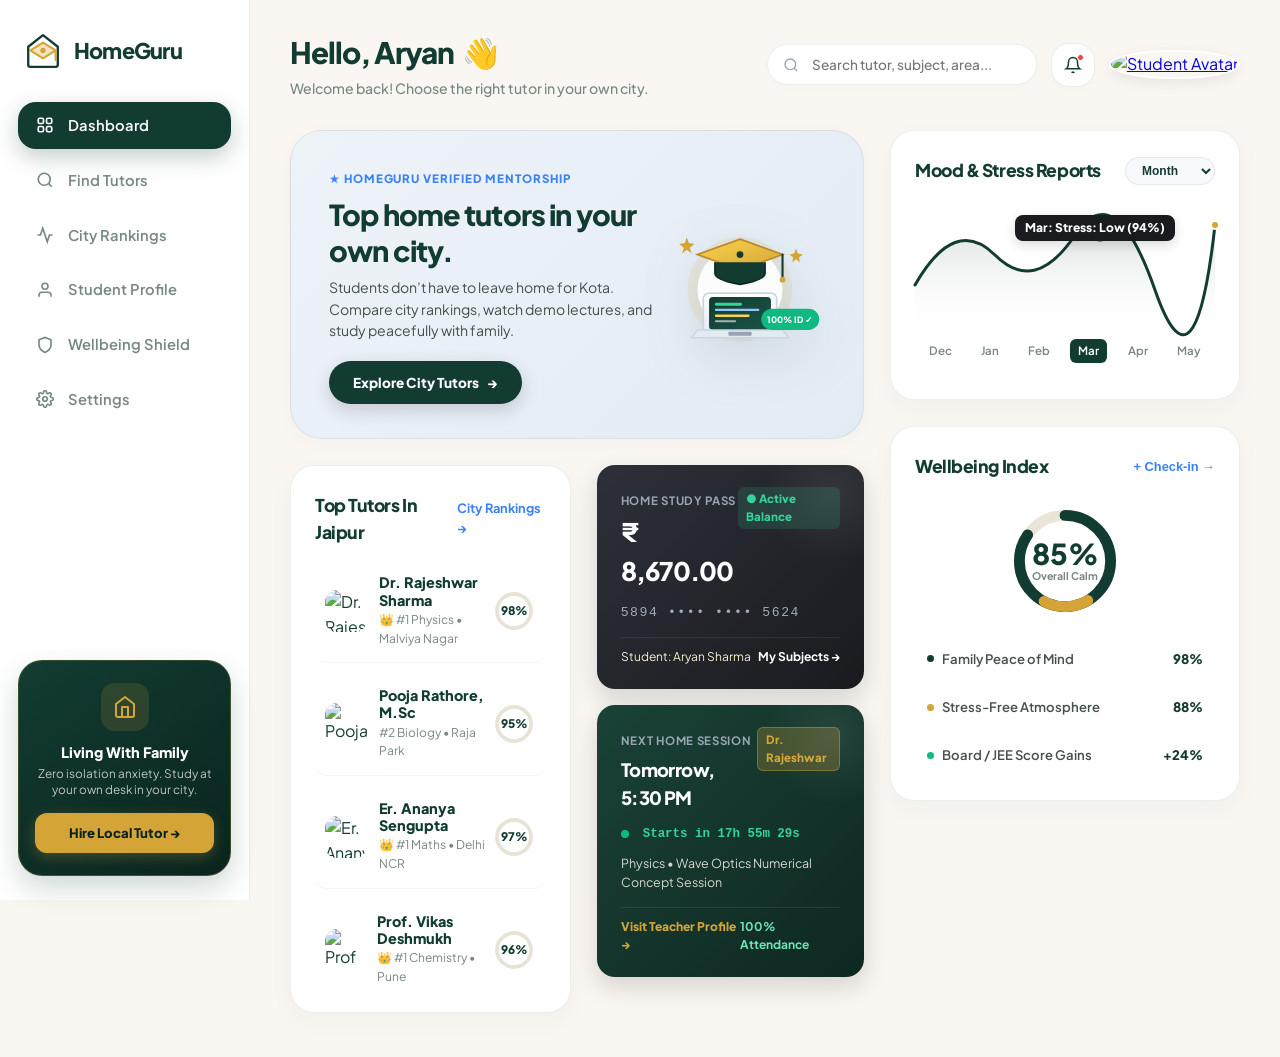
==== commit 2b4a6e7f: "Add interactive animated SVG illustration, animated radial rings, live countdown timer, interactive " ====
--- a/index.html
+++ b/index.html
@@ -104,7 +104,10 @@
       <!-- Top Header Row -->
       <header class="app-header">
         <div class="header-greeting">
-          <h1>Hello, Aryan 👋</h1>
+          <h1 style="display:flex; align-items:center; gap:8px;">
+            <span>Hello, Aryan</span>
+            <span class="animated-wave-hand">👋</span>
+          </h1>
           <p>Welcome back! Choose the right tutor in your own city.</p>
         </div>
 
@@ -164,20 +167,71 @@
               </a>
             </div>
 
-            <!-- Graphic / Avatar -->
-            <div class="hero-banner-graphic">
-              <img 
-                src="https://images.unsplash.com/photo-1544717305-2782549b5136?auto=format&fit=crop&w=400&q=80" 
-                alt="Happy Student" 
-                class="hero-3d-avatar"
-              >
+            <!-- Interactive Animated 3D Study Desk SVG Illustration -->
+            <div class="hero-banner-graphic" title="Safe study desk at home in Jaipur">
+              <svg class="hero-svg-illustration" viewBox="0 0 180 150" fill="none" xmlns="http://www.w3.org/2000/svg">
+                <defs>
+                  <linearGradient id="heroDeskGrad" x1="0" y1="0" x2="0" y2="1">
+                    <stop offset="0%" stop-color="#FFFFFF"/>
+                    <stop offset="100%" stop-color="#E2EAF2"/>
+                  </linearGradient>
+                  <linearGradient id="heroScreenGrad" x1="0" y1="0" x2="1" y2="1">
+                    <stop offset="0%" stop-color="#123C32"/>
+                    <stop offset="100%" stop-color="#1A5446"/>
+                  </linearGradient>
+                  <linearGradient id="heroGoldGrad" x1="0" y1="0" x2="1" y2="1">
+                    <stop offset="0%" stop-color="#FCD34D"/>
+                    <stop offset="100%" stop-color="#D4A437"/>
+                  </linearGradient>
+                </defs>
+                
+                <!-- Ambient Glow Circle -->
+                <circle cx="90" cy="80" r="54" fill="rgba(212,164,55,0.12)"/>
+                <circle cx="90" cy="80" r="44" fill="#FFFFFF" fill-opacity="0.9"/>
+                
+                <!-- Floating Stars (Twinkle Animation) -->
+                <g class="floating-star-svg" style="transform-origin: 35px 35px;">
+                  <polygon points="35,26 37,32 43,33 38,37 40,43 35,39 30,43 32,37 27,33 33,32" fill="#D4A437"/>
+                </g>
+                <g class="floating-star-svg" style="animation-delay: 1.2s; transform-origin: 148px 45px;">
+                  <polygon points="148,38 150,43 155,44 151,47 152,52 148,49 144,52 145,47 141,44 146,43" fill="#D4A437"/>
+                </g>
+
+                <!-- Study Laptop Terminal Base -->
+                <rect x="52" y="84" width="76" height="42" rx="6" fill="url(#heroDeskGrad)" stroke="#CAD5E2" stroke-width="1.8"/>
+                <rect x="58" y="88" width="64" height="34" rx="4" fill="url(#heroScreenGrad)"/>
+                <!-- Formula and code lines -->
+                <rect x="64" y="94" width="28" height="3" rx="1.5" fill="#34D399"/>
+                <rect x="64" y="100" width="46" height="2.5" rx="1.2" fill="#93C5FD"/>
+                <rect x="64" y="106" width="36" height="2.5" rx="1.2" fill="#FCD34D"/>
+                <rect x="64" y="112" width="22" height="2" rx="1" fill="#FFFFFF" opacity="0.6"/>
+
+                <!-- Laptop Base / Keyboard -->
+                <polygon points="40,130 140,130 134,122 46,122" fill="#E2EAF2" stroke="#CBD5E1" stroke-width="1.5"/>
+                <rect x="78" y="124" width="24" height="4" rx="1" fill="#94A3B8"/>
+
+                <!-- Floating Graduation Cap (Bobs with CSS animation) -->
+                <g class="floating-cap-svg" style="transform-origin: 90px 48px;">
+                  <polygon points="90,28 134,44 90,60 46,44" fill="url(#heroGoldGrad)" stroke="#B88B28" stroke-width="1.8"/>
+                  <path d="M64 52V64C64 71 90 75 90 75C90 75 116 71 116 64V52" fill="#123C32" stroke="#0A241E" stroke-width="1.5"/>
+                  <path d="M134 44V68" stroke="#123C32" stroke-width="2.2" stroke-linecap="round"/>
+                  <circle cx="134" cy="70" r="3" fill="#D4A437"/>
+                  <circle cx="90" cy="44" r="3.5" fill="#123C32"/>
+                </g>
+
+                <!-- Verified Seal Badge -->
+                <g transform="translate(112, 100)">
+                  <rect x="0" y="0" width="60" height="22" rx="11" fill="#10B981"/>
+                  <text x="30" y="15" text-anchor="middle" fill="#FFFFFF" font-size="9" font-weight="800" font-family="'Plus Jakarta Sans', sans-serif">100% ID ✓</text>
+                </g>
+              </svg>
             </div>
           </section>
 
           <!-- Bento Lower Row (Top Activities + Tutor Pass Cards) -->
           <div class="bento-lower-row">
             
-            <!-- Card 1: Top Rated City Tutors List (with Donut percentages) -->
+            <!-- Card 1: Top Rated City Tutors List (with Interactive SVG Radial Rings) -->
             <div class="dashboard-card">
               <div class="card-header-row">
                 <h3 class="card-header-title">Top Tutors In Jaipur</h3>
@@ -191,12 +245,15 @@
                     <img src="https://images.unsplash.com/photo-1534528741775-53994a69daeb?auto=format&fit=crop&w=120&q=80" class="activity-avatar" alt="Dr. Rajeshwar">
                     <div>
                       <h4 class="activity-name"><a href="tutor-profile.html?id=tutor-1" style="text-decoration:none; color:inherit;">Dr. Rajeshwar Sharma</a></h4>
-                      <p class="activity-meta">#1 Physics • Malviya Nagar</p>
+                      <p class="activity-meta">👑 #1 Physics • Malviya Nagar</p>
                     </div>
                   </div>
-                  <div class="circular-progress-pill" title="98% City Ranking Score">
-                    98%
-                  </div>
+                  <!-- Animated SVG Radial Ring -->
+                  <svg class="radial-ring-svg" viewBox="0 0 44 44" title="98.2% City Ranking Score">
+                    <circle class="radial-ring-bg" cx="22" cy="22" r="17"></circle>
+                    <circle class="radial-ring-fill" cx="22" cy="22" r="17" style="stroke-dashoffset: 2.1;"></circle>
+                    <text x="22" y="26" text-anchor="middle" class="radial-ring-text">98%</text>
+                  </svg>
                 </div>
 
                 <!-- Activity 2 -->
@@ -208,9 +265,11 @@
                       <p class="activity-meta">#2 Biology • Raja Park</p>
                     </div>
                   </div>
-                  <div class="circular-progress-pill" title="95% City Ranking Score">
-                    95%
-                  </div>
+                  <svg class="radial-ring-svg" viewBox="0 0 44 44" title="95.4% City Ranking Score">
+                    <circle class="radial-ring-bg" cx="22" cy="22" r="17"></circle>
+                    <circle class="radial-ring-fill" cx="22" cy="22" r="17" style="stroke-dashoffset: 5.3;"></circle>
+                    <text x="22" y="26" text-anchor="middle" class="radial-ring-text">95%</text>
+                  </svg>
                 </div>
 
                 <!-- Activity 3 -->
@@ -219,12 +278,14 @@
                     <img src="https://images.unsplash.com/photo-1573496359142-b8d87734a5a2?auto=format&fit=crop&w=120&q=80" class="activity-avatar" alt="Er. Ananya">
                     <div>
                       <h4 class="activity-name"><a href="tutor-profile.html?id=tutor-2" style="text-decoration:none; color:inherit;">Er. Ananya Sengupta</a></h4>
-                      <p class="activity-meta">#1 Maths • Delhi NCR</p>
+                      <p class="activity-meta">👑 #1 Maths • Delhi NCR</p>
                     </div>
                   </div>
-                  <div class="circular-progress-pill" title="97% City Ranking Score">
-                    97%
-                  </div>
+                  <svg class="radial-ring-svg" viewBox="0 0 44 44" title="97.4% City Ranking Score">
+                    <circle class="radial-ring-bg" cx="22" cy="22" r="17"></circle>
+                    <circle class="radial-ring-fill" cx="22" cy="22" r="17" style="stroke-dashoffset: 3.2;"></circle>
+                    <text x="22" y="26" text-anchor="middle" class="radial-ring-text">97%</text>
+                  </svg>
                 </div>
 
                 <!-- Activity 4 -->
@@ -233,12 +294,14 @@
                     <img src="https://images.unsplash.com/photo-1507003211169-0a1dd7228f2d?auto=format&fit=crop&w=120&q=80" class="activity-avatar" alt="Prof Vikas">
                     <div>
                       <h4 class="activity-name"><a href="tutor-profile.html?id=tutor-3" style="text-decoration:none; color:inherit;">Prof. Vikas Deshmukh</a></h4>
-                      <p class="activity-meta">#1 Chemistry • Pune</p>
+                      <p class="activity-meta">👑 #1 Chemistry • Pune</p>
                     </div>
                   </div>
-                  <div class="circular-progress-pill" title="96% City Ranking Score">
-                    96%
-                  </div>
+                  <svg class="radial-ring-svg" viewBox="0 0 44 44" title="96.1% City Ranking Score">
+                    <circle class="radial-ring-bg" cx="22" cy="22" r="17"></circle>
+                    <circle class="radial-ring-fill" cx="22" cy="22" r="17" style="stroke-dashoffset: 4.2;"></circle>
+                    <text x="22" y="26" text-anchor="middle" class="radial-ring-text">96%</text>
+                  </svg>
                 </div>
               </div>
             </div>
@@ -252,30 +315,39 @@
                     <span class="pass-card-label">Home Study Pass</span>
                     <div class="pass-card-balance">₹ 8,670.00</div>
                   </div>
-                  <span class="pass-card-badge">● Active</span>
+                  <span class="pass-card-badge">● Active Balance</span>
                 </div>
                 <div class="pass-card-number">5894 •••• •••• 5624</div>
                 <div class="pass-card-bottom">
                   <span style="font-size:0.75rem; color:var(--gold-light);">Student: Aryan Sharma</span>
-                  <a href="profile.html" style="font-size:0.75rem; color:#FFF; font-weight:700; text-decoration:none;">View Profile →</a>
-                </div>
-              </div>
-
-              <!-- Pass Card 2: Hired Teacher & Next Lesson -->
+                  <a href="profile.html" style="font-size:0.75rem; color:#FFF; font-weight:700; text-decoration:none;">My Subjects →</a>
+                </div>
+              </div>
+
+              <!-- Pass Card 2: Hired Teacher & Next Lesson with Live Radar Pulse & Countdown -->
               <div class="dark-pass-card" style="background: linear-gradient(135deg, #1A4237 0%, #0E2821 100%);">
                 <div class="pass-card-top">
                   <div>
                     <span class="pass-card-label">Next Home Session</span>
                     <div class="pass-card-balance" style="font-size:1.15rem; margin-top:4px;">Tomorrow, 5:30 PM</div>
                   </div>
-                  <span class="pass-card-badge" style="background: rgba(212,164,55,0.2); color:var(--gold);">Dr. Rajeshwar</span>
-                </div>
-                <p style="font-size:0.78rem; color:rgba(247,243,234,0.8); margin-top:8px;">
+                  <span class="pass-card-badge" style="background: rgba(212,164,55,0.25); color:var(--gold); border:1px solid rgba(212,164,55,0.4);">Dr. Rajeshwar</span>
+                </div>
+                
+                <div style="display:flex; align-items:center; gap:8px; margin:8px 0 10px 0;">
+                  <span class="radar-live-dot"></span>
+                  <span id="liveCountdownText" style="font-size:0.78rem; font-weight:800; color:#34D399; font-family:monospace;">
+                    Starts in 16h 38m 22s
+                  </span>
+                </div>
+
+                <p style="font-size:0.78rem; color:rgba(247,243,234,0.85); margin-bottom:12px;">
                   Physics • Wave Optics Numerical Concept Session
                 </p>
+
                 <div class="pass-card-bottom">
-                  <a href="profile.html" style="color:var(--gold); font-size:0.75rem; text-decoration:none; font-weight:700;">Visit Teacher Profile →</a>
-                  <span style="font-size:0.75rem; color:#6EE7B7;">100% Attendance</span>
+                  <a href="tutor-profile.html?id=tutor-1" style="color:var(--gold); font-size:0.75rem; text-decoration:none; font-weight:800;">Visit Teacher Profile →</a>
+                  <span style="font-size:0.75rem; color:#6EE7B7; font-weight:700;">100% Attendance</span>
                 </div>
               </div>
             </div>
@@ -287,57 +359,61 @@
         <!-- Right Rail Column (Reports Wave Curve + Wellbeing Donut) -->
         <div class="bento-right-column">
           
-          <!-- Reports Spline Curve Chart Card -->
+          <!-- Reports Spline Curve Chart Card (Fully Interactive SVG) -->
           <div class="reports-card">
             <div class="card-header-row">
-              <h3 class="card-header-title">Mood Reports</h3>
-              <select class="reports-select">
-                <option>Week</option>
-                <option selected>Month</option>
-                <option>Quarter</option>
+              <h3 class="card-header-title">Mood &amp; Stress Reports</h3>
+              <select class="reports-select" id="timeframeSelect" onchange="handleTimeframeChange(this.value)">
+                <option value="week">Week</option>
+                <option value="month" selected>Month</option>
+                <option value="quarter">Quarter</option>
               </select>
             </div>
 
             <!-- Wave Line SVG Graphic with Tooltip Pill -->
             <div class="chart-container">
-              <div class="chart-tooltip-badge">Stress: Low (94%)</div>
-              <svg class="chart-svg" viewBox="0 0 300 120" fill="none">
-                <path d="M0 80 Q 40 10, 80 50 T 160 30 T 240 85 T 300 20 L 300 120 L 0 120 Z" fill="url(#chartGrad)" opacity="0.15"></path>
-                <path d="M0 80 Q 40 10, 80 50 T 160 30 T 240 85 T 300 20" stroke="var(--green-primary)" stroke-width="2.8" stroke-linecap="round"></path>
-                <circle cx="240" cy="85" r="4.5" fill="#FFFFFF" stroke="var(--green-primary)" stroke-width="2.8"></circle>
-                <circle cx="300" cy="20" r="4.5" fill="var(--gold)" stroke="#FFFFFF" stroke-width="2"></circle>
+              <div class="chart-tooltip-badge" id="chartTooltip">Mar: Stress: Low (94%)</div>
+              <svg class="chart-svg" viewBox="0 0 300 120" fill="none" id="chartSvg">
                 <defs>
                   <linearGradient id="chartGrad" x1="0" y1="0" x2="0" y2="1">
                     <stop offset="0%" stop-color="var(--green-primary)"></stop>
-                    <stop offset="100%" stop-color="#FFFFFF" stop-opacity="0"></stop>
+                    <stop offset="100%" stop-color="#FAF7F2" stop-opacity="0"></stop>
                   </linearGradient>
                 </defs>
+                <path id="curveArea" d="M0 80 Q 40 10, 80 50 T 160 30 T 240 85 T 300 20 L 300 120 L 0 120 Z" fill="url(#chartGrad)" opacity="0.18"></path>
+                <path id="curveLine" class="chart-curve-animated" d="M0 80 Q 40 10, 80 50 T 160 30 T 240 85 T 300 20" stroke="var(--green-primary)" stroke-width="3" stroke-linecap="round"></path>
+                <!-- Interactive Tracker Dot -->
+                <circle id="trackerDot" cx="185" cy="30" r="5" fill="#FFFFFF" stroke="var(--green-primary)" stroke-width="3.2" style="transition:all 280ms cubic-bezier(0.16, 1, 0.3, 1);"></circle>
+                <circle id="peakDot" cx="300" cy="20" r="4" fill="var(--gold)" stroke="#FFFFFF" stroke-width="2"></circle>
               </svg>
 
-              <!-- Month Labels -->
-              <div class="chart-months-row">
-                <span>Dec</span>
-                <span>Jan</span>
-                <span>Feb</span>
-                <span class="chart-month-active">Mar</span>
-                <span>Apr</span>
-                <span>May</span>
+              <!-- Month / Period Selector Pills -->
+              <div class="chart-months-row" id="timeframePills">
+                <span class="chart-month-btn" onclick="selectTimePoint(0, 20, 80, 'Dec: 76% Baseline Stress', this)">Dec</span>
+                <span class="chart-month-btn" onclick="selectTimePoint(1, 75, 52, 'Jan: 82% Concept Boost', this)">Jan</span>
+                <span class="chart-month-btn" onclick="selectTimePoint(2, 130, 42, 'Feb: 89% Doubts Cleared', this)">Feb</span>
+                <span class="chart-month-btn active" onclick="selectTimePoint(3, 185, 30, 'Mar: Stress: Low (94%)', this)">Mar</span>
+                <span class="chart-month-btn" onclick="selectTimePoint(4, 240, 55, 'Apr: 96% Calm &amp; Focused', this)">Apr</span>
+                <span class="chart-month-btn" onclick="selectTimePoint(5, 295, 20, 'May: 98% Peak Confidence', this)">May</span>
               </div>
             </div>
           </div>
 
-          <!-- Donut Breakdown Card (Wellbeing & Progress Index) -->
+          <!-- Donut Breakdown Card (Interactive Wellbeing Index) -->
           <div class="donut-card">
             <div class="card-header-row">
               <h3 class="card-header-title">Wellbeing Index</h3>
-              <a href="wellbeing.html" class="card-header-link">Check-in →</a>
-            </div>
-
-            <!-- Donut SVG Ring -->
+              <button onclick="openCheckinModal()" class="card-header-link" style="background:none; border:none; cursor:pointer;">+ Check-in →</button>
+            </div>
+
+            <!-- Donut SVG Ring with Live Hover Tooltips -->
             <div class="donut-graphic-wrap">
               <svg class="donut-circle-svg" viewBox="0 0 100 100">
-                <circle cx="50" cy="50" r="38" stroke="#E2E8F0" stroke-width="9" fill="none"></circle>
+                <circle cx="50" cy="50" r="38" stroke="#EAE5D9" stroke-width="9" fill="none"></circle>
+                <!-- Green Progress Segment -->
                 <circle 
+                  id="donutGaugeGreen"
+                  class="donut-circle-animated"
                   cx="50" 
                   cy="50" 
                   r="38" 
@@ -348,8 +424,12 @@
                   stroke-linecap="round" 
                   fill="none" 
                   transform="rotate(-90 50 50)"
+                  style="transition: stroke-dashoffset 600ms ease;"
                 ></circle>
+                <!-- Gold Accent Segment -->
                 <circle 
+                  id="donutGaugeGold"
+                  class="donut-circle-animated"
                   cx="50" 
                   cy="50" 
                   r="38" 
@@ -361,12 +441,14 @@
                   fill="none" 
                   transform="rotate(60 50 50)"
                 ></circle>
-                <text x="50" y="56" text-anchor="middle" class="donut-percentage-text">85%</text>
+                <text id="donutVal" x="50" y="53" text-anchor="middle" class="donut-percentage-text" style="font-size:1.5rem; fill:var(--green-primary); font-weight:800;">85%</text>
+                <text id="donutSub" x="50" y="66" text-anchor="middle" style="font-size:0.55rem; fill:var(--text-muted); font-weight:700;">Overall Calm</text>
               </svg>
             </div>
 
+            <!-- Breakdown Interactive Rows (Hover updates gauge) -->
             <div class="breakdown-list">
-              <div class="breakdown-row">
+              <div class="breakdown-row" onmouseenter="highlightDonut('98%', 'Peace of Mind', 15)" onmouseleave="resetDonut()">
                 <span class="breakdown-label">
                   <span class="breakdown-dot" style="background:var(--green-primary);"></span>
                   Family Peace of Mind
@@ -374,7 +456,7 @@
                 <span class="breakdown-val">98%</span>
               </div>
 
-              <div class="breakdown-row">
+              <div class="breakdown-row" onmouseenter="highlightDonut('88%', 'Stress-Free', 36)" onmouseleave="resetDonut()">
                 <span class="breakdown-label">
                   <span class="breakdown-dot" style="background:var(--gold);"></span>
                   Stress-Free Atmosphere
@@ -382,7 +464,7 @@
                 <span class="breakdown-val">88%</span>
               </div>
 
-              <div class="breakdown-row">
+              <div class="breakdown-row" onmouseenter="highlightDonut('+24%', 'Score Growth', 55)" onmouseleave="resetDonut()">
                 <span class="breakdown-label">
                   <span class="breakdown-dot" style="background:#10B981;"></span>
                   Board / JEE Score Gains
@@ -400,6 +482,169 @@
 
   </div>
 
+  <!-- Interactive Quick Mood Check-In Modal -->
+  <div id="checkinModal" style="display:none; position:fixed; inset:0; z-index:1000; background:rgba(0,0,0,0.6); backdrop-filter:blur(6px); align-items:center; justify-content:center; padding:20px;">
+    <div style="background:#FFFFFF; border-radius:24px; max-width:440px; width:100%; padding:30px; box-shadow:0 20px 60px rgba(0,0,0,0.25); text-align:center; position:relative;">
+      <button onclick="closeCheckinModal()" style="position:absolute; top:16px; right:16px; width:32px; height:32px; border-radius:50%; background:#FAF7F2; border:none; font-weight:800; cursor:pointer;">✕</button>
+      
+      <div style="width:54px; height:54px; border-radius:18px; background:rgba(18,60,50,0.08); margin:0 auto 14px auto; display:flex; align-items:center; justify-content:center; font-size:1.8rem;">
+        🧠
+      </div>
+      <h3 style="font-size:1.25rem; font-weight:800; color:var(--green-primary); margin-bottom:6px;">
+        Daily Wellbeing Check-In
+      </h3>
+      <p style="font-size:0.82rem; color:var(--text-muted); margin-bottom:20px;">
+        Hi Aryan, how is your study mindset feeling today in Jaipur?
+      </p>
+
+      <div style="display:grid; grid-template-columns:repeat(2, 1fr); gap:12px; margin-bottom:20px;">
+        <button onclick="recordMood(96, '🌟 Energetic & Ready')" style="padding:14px; border-radius:14px; border:1.5px solid var(--border-light); background:#FAF7F2; cursor:pointer; text-align:center; transition:all 180ms ease;">
+          <div style="font-size:1.6rem; margin-bottom:4px;">🌟</div>
+          <strong style="font-size:0.82rem; color:var(--green-primary); display:block;">Energetic</strong>
+          <span style="font-size:0.7rem; color:var(--text-muted);">Ready to solve</span>
+        </button>
+
+        <button onclick="recordMood(90, '😌 Calm & Focused')" style="padding:14px; border-radius:14px; border:1.5px solid var(--border-light); background:#FAF7F2; cursor:pointer; text-align:center; transition:all 180ms ease;">
+          <div style="font-size:1.6rem; margin-bottom:4px;">😌</div>
+          <strong style="font-size:0.82rem; color:var(--green-primary); display:block;">Calm &amp; Steady</strong>
+          <span style="font-size:0.7rem; color:var(--text-muted);">Paced revision</span>
+        </button>
+
+        <button onclick="recordMood(75, '😴 A bit tired')" style="padding:14px; border-radius:14px; border:1.5px solid var(--border-light); background:#FAF7F2; cursor:pointer; text-align:center; transition:all 180ms ease;">
+          <div style="font-size:1.6rem; margin-bottom:4px;">😴</div>
+          <strong style="font-size:0.82rem; color:var(--green-primary); display:block;">Mild Fatigue</strong>
+          <span style="font-size:0.7rem; color:var(--text-muted);">Need short break</span>
+        </button>
+
+        <button onclick="recordMood(60, '😟 High Exam Stress')" style="padding:14px; border-radius:14px; border:1.5px solid var(--border-light); background:#FAF7F2; cursor:pointer; text-align:center; transition:all 180ms ease;">
+          <div style="font-size:1.6rem; margin-bottom:4px;">😟</div>
+          <strong style="font-size:0.82rem; color:#EF4444; display:block;">Exam Anxiety</strong>
+          <span style="font-size:0.7rem; color:var(--text-muted);">Need mentor chat</span>
+        </button>
+      </div>
+
+      <div style="font-size:0.72rem; color:var(--text-muted);">
+        🛡️ If stress continues 3 days in a row, HomeGuru alerts your parent &amp; verified counselor confidentially.
+      </div>
+    </div>
+  </div>
+
   <script src="shared-data.js"></script>
+  <script>
+    // Live Ticking Countdown for Tomorrow's Session
+    function updateCountdown() {
+      const now = new Date();
+      const target = new Date();
+      target.setDate(target.getDate() + 1);
+      target.setHours(17, 30, 0, 0); // Tomorrow at 5:30 PM
+
+      const diff = target - now;
+      if (diff <= 0) {
+        document.getElementById('liveCountdownText').innerText = 'Session Starting Now!';
+        return;
+      }
+
+      const hours = Math.floor(diff / (1000 * 60 * 60));
+      const mins = Math.floor((diff % (1000 * 60 * 60)) / (1000 * 60));
+      const secs = Math.floor((diff % (1000 * 60)) / 1000);
+
+      const formatted = 'Starts in ' + hours + 'h ' + mins + 'm ' + (secs < 10 ? '0' : '') + secs + 's';
+      const elem = document.getElementById('liveCountdownText');
+      if (elem) elem.innerText = formatted;
+    }
+
+    setInterval(updateCountdown, 1000);
+    updateCountdown();
+
+    // Interactive Spline Curve Points
+    function selectTimePoint(idx, cx, cy, label, btnElem) {
+      document.getElementById('trackerDot').setAttribute('cx', cx);
+      document.getElementById('trackerDot').setAttribute('cy', cy);
+      document.getElementById('chartTooltip').innerText = label;
+
+      document.querySelectorAll('.chart-month-btn').forEach(b => b.classList.remove('active'));
+      if (btnElem) btnElem.classList.add('active');
+    }
+
+    function handleTimeframeChange(val) {
+      const pillsContainer = document.getElementById('timeframePills');
+      const line = document.getElementById('curveLine');
+      const area = document.getElementById('curveArea');
+
+      // Trigger re-drawing animation
+      line.classList.remove('chart-curve-animated');
+      void line.offsetWidth; // trigger reflow
+      line.classList.add('chart-curve-animated');
+
+      if (val === 'week') {
+        pillsContainer.innerHTML = `
+          <span class="chart-month-btn" onclick="selectTimePoint(0, 20, 75, 'Mon: 80% Focused', this)">Mon</span>
+          <span class="chart-month-btn" onclick="selectTimePoint(1, 65, 45, 'Tue: 92% Great Class', this)">Tue</span>
+          <span class="chart-month-btn active" onclick="selectTimePoint(2, 110, 30, 'Wed: 95% High Confidence', this)">Wed</span>
+          <span class="chart-month-btn" onclick="selectTimePoint(3, 160, 50, 'Thu: 88% Normal Revision', this)">Thu</span>
+          <span class="chart-month-btn" onclick="selectTimePoint(4, 210, 25, 'Fri: 96% Physics Demo', this)">Fri</span>
+          <span class="chart-month-btn" onclick="selectTimePoint(5, 260, 20, 'Sat: 99% Weekend Rest', this)">Sat</span>
+          <span class="chart-month-btn" onclick="selectTimePoint(6, 295, 22, 'Sun: 97% Recharged', this)">Sun</span>
+        `;
+        document.getElementById('chartTooltip').innerText = 'Wed: 95% High Confidence';
+        document.getElementById('trackerDot').setAttribute('cx', '110');
+        document.getElementById('trackerDot').setAttribute('cy', '30');
+      } else if (val === 'quarter') {
+        pillsContainer.innerHTML = `
+          <span class="chart-month-btn" onclick="selectTimePoint(0, 40, 80, 'Q1: 75% Initial Setup', this)">Q1</span>
+          <span class="chart-month-btn" onclick="selectTimePoint(1, 120, 50, 'Q2: 86% Tutors Hired', this)">Q2</span>
+          <span class="chart-month-btn active" onclick="selectTimePoint(2, 200, 30, 'Q3: 94% Consistent Scores', this)">Q3</span>
+          <span class="chart-month-btn" onclick="selectTimePoint(3, 280, 20, 'Q4: 98% Finals Ready', this)">Q4</span>
+        `;
+        document.getElementById('chartTooltip').innerText = 'Q3: 94% Consistent Scores';
+        document.getElementById('trackerDot').setAttribute('cx', '200');
+        document.getElementById('trackerDot').setAttribute('cy', '30');
+      } else {
+        // Month default
+        pillsContainer.innerHTML = `
+          <span class="chart-month-btn" onclick="selectTimePoint(0, 20, 80, 'Dec: 76% Baseline Stress', this)">Dec</span>
+          <span class="chart-month-btn" onclick="selectTimePoint(1, 75, 52, 'Jan: 82% Concept Boost', this)">Jan</span>
+          <span class="chart-month-btn" onclick="selectTimePoint(2, 130, 42, 'Feb: 89% Doubts Cleared', this)">Feb</span>
+          <span class="chart-month-btn active" onclick="selectTimePoint(3, 185, 30, 'Mar: Stress: Low (94%)', this)">Mar</span>
+          <span class="chart-month-btn" onclick="selectTimePoint(4, 240, 55, 'Apr: 96% Calm & Focused', this)">Apr</span>
+          <span class="chart-month-btn" onclick="selectTimePoint(5, 295, 20, 'May: 98% Peak Confidence', this)">May</span>
+        `;
+        document.getElementById('chartTooltip').innerText = 'Mar: Stress: Low (94%)';
+        document.getElementById('trackerDot').setAttribute('cx', '185');
+        document.getElementById('trackerDot').setAttribute('cy', '30');
+      }
+    }
+
+    // Donut Gauge Hover Inspections
+    function highlightDonut(val, sub, offset) {
+      document.getElementById('donutVal').innerText = val;
+      document.getElementById('donutSub').innerText = sub;
+      document.getElementById('donutGaugeGreen').style.strokeDashoffset = offset;
+    }
+
+    function resetDonut() {
+      document.getElementById('donutVal').innerText = '85%';
+      document.getElementById('donutSub').innerText = 'Overall Calm';
+      document.getElementById('donutGaugeGreen').style.strokeDashoffset = '36';
+    }
+
+    // Quick Mood Check-In Modal Functions
+    function openCheckinModal() {
+      document.getElementById('checkinModal').style.display = 'flex';
+    }
+
+    function closeCheckinModal() {
+      document.getElementById('checkinModal').style.display = 'none';
+    }
+
+    function recordMood(score, label) {
+      document.getElementById('donutVal').innerText = score + '%';
+      document.getElementById('donutSub').innerText = 'Logged Today!';
+      document.getElementById('donutGaugeGreen').style.strokeDashoffset = (238 - (score / 100) * 238);
+      
+      closeCheckinModal();
+      alert('✅ Mood check-in recorded: ' + label + ' (' + score + '%). Your parents and verified mentor can see your calm progress.');
+    }
+  </script>
 </body>
 </html>
--- a/dashboard.css
+++ b/dashboard.css
@@ -401,7 +401,185 @@
   gap: 26px;
 }
 
-/* Hero Banner Card (Soft Ice-Slate Tint #EDF2F8) */
+/* Interactive SVG Animations & Visual Styles */
+@keyframes drawPath {
+  0% { stroke-dashoffset: 600; }
+  100% { stroke-dashoffset: 0; }
+}
+
+@keyframes spinDonut {
+  from { stroke-dashoffset: 238; }
+}
+
+@keyframes fillRadialRing {
+  from { stroke-dashoffset: 106.8; }
+}
+
+@keyframes floatBob {
+  0%, 100% { transform: translateY(0px) rotate(0deg); }
+  50% { transform: translateY(-7px) rotate(1.5deg); }
+}
+
+@keyframes starTwinkle {
+  0%, 100% { transform: scale(1); opacity: 0.85; }
+  50% { transform: scale(1.25); opacity: 1; filter: drop-shadow(0 0 8px rgba(212, 164, 55, 0.8)); }
+}
+
+@keyframes waveHand {
+  0% { transform: rotate(0deg); }
+  20% { transform: rotate(14deg); }
+  40% { transform: rotate(-8deg); }
+  60% { transform: rotate(14deg); }
+  80% { transform: rotate(-4deg); }
+  100% { transform: rotate(0deg); }
+}
+
+@keyframes liveRadarPulse {
+  0% { box-shadow: 0 0 0 0 rgba(16, 185, 129, 0.7); }
+  70% { box-shadow: 0 0 0 8px rgba(16, 185, 129, 0); }
+  100% { box-shadow: 0 0 0 0 rgba(16, 185, 129, 0); }
+}
+
+.animated-wave-hand {
+  display: inline-block;
+  transform-origin: 70% 70%;
+  animation: waveHand 2.4s infinite ease-in-out;
+}
+
+.radar-live-dot {
+  width: 8px;
+  height: 8px;
+  background-color: #10B981;
+  border-radius: 50%;
+  display: inline-block;
+  animation: liveRadarPulse 1.8s infinite;
+  margin-right: 6px;
+}
+
+/* SVG Radial Rings for Top Tutors */
+.radial-ring-svg {
+  width: 44px;
+  height: 44px;
+  transform: rotate(-90deg);
+  overflow: visible;
+  flex-shrink: 0;
+  transition: transform 220ms ease;
+}
+
+.radial-ring-bg {
+  stroke: #E8E3D7;
+  stroke-width: 3.8;
+  fill: none;
+}
+
+.radial-ring-fill {
+  stroke: url(#radialGradGold);
+  stroke-width: 4;
+  stroke-linecap: round;
+  fill: none;
+  stroke-dasharray: 106.8;
+  stroke-dashoffset: 106.8;
+  animation: fillRadialRing 1.4s cubic-bezier(0.16, 1, 0.3, 1) forwards;
+  transition: stroke-dashoffset 600ms ease;
+}
+
+.radial-ring-text {
+  font-size: 0.74rem;
+  font-weight: 800;
+  fill: var(--green-primary);
+  transform: rotate(90deg);
+  transform-origin: 22px 22px;
+}
+
+.activity-item {
+  transition: transform 200ms ease, background 200ms ease;
+  padding: 8px 10px;
+  border-radius: 12px;
+}
+
+.activity-item:hover {
+  background: rgba(18, 60, 50, 0.03);
+  transform: translateX(4px);
+}
+
+.activity-item:hover .radial-ring-svg {
+  transform: rotate(-90deg) scale(1.12);
+  filter: drop-shadow(0 4px 10px rgba(212, 164, 55, 0.35));
+}
+
+/* Hero SVG Illustration */
+.hero-svg-illustration {
+  width: 175px;
+  height: 145px;
+  overflow: visible;
+  filter: drop-shadow(0 14px 28px rgba(18, 60, 50, 0.12));
+  transition: transform 300ms ease;
+}
+
+.bento-hero-banner:hover .hero-svg-illustration {
+  transform: scale(1.06) translateY(-4px);
+}
+
+.floating-cap-svg {
+  animation: floatBob 3.5s ease-in-out infinite;
+  transform-origin: center;
+}
+
+.floating-star-svg {
+  animation: starTwinkle 2.5s ease-in-out infinite;
+  transform-origin: center;
+}
+
+.chart-curve-animated {
+  stroke-dasharray: 600;
+  stroke-dashoffset: 600;
+  animation: drawPath 1.6s cubic-bezier(0.16, 1, 0.3, 1) forwards;
+}
+
+.chart-point {
+  cursor: pointer;
+  transition: all 200ms ease;
+}
+
+.chart-point:hover {
+  r: 7;
+  filter: drop-shadow(0 0 6px rgba(18, 60, 50, 0.5));
+}
+
+.chart-month-btn {
+  padding: 3px 8px;
+  border-radius: 6px;
+  cursor: pointer;
+  transition: all 180ms ease;
+  font-weight: 600;
+  color: var(--text-muted);
+}
+
+.chart-month-btn:hover {
+  background: rgba(18, 60, 50, 0.08);
+  color: var(--green-primary);
+}
+
+.chart-month-btn.active {
+  background: var(--green-primary);
+  color: #FFFFFF;
+}
+
+.donut-circle-animated {
+  animation: spinDonut 1.5s cubic-bezier(0.16, 1, 0.3, 1) forwards;
+}
+
+.breakdown-row {
+  cursor: pointer;
+  padding: 8px 12px;
+  border-radius: 10px;
+  transition: all 180ms ease;
+}
+
+.breakdown-row:hover {
+  background: rgba(18, 60, 50, 0.05);
+  transform: translateX(4px);
+}
 .bento-hero-banner {
   background: linear-gradient(135deg, #EEF3F8 0%, #E3EBF5 100%);
   border-radius: var(--radius-xl);
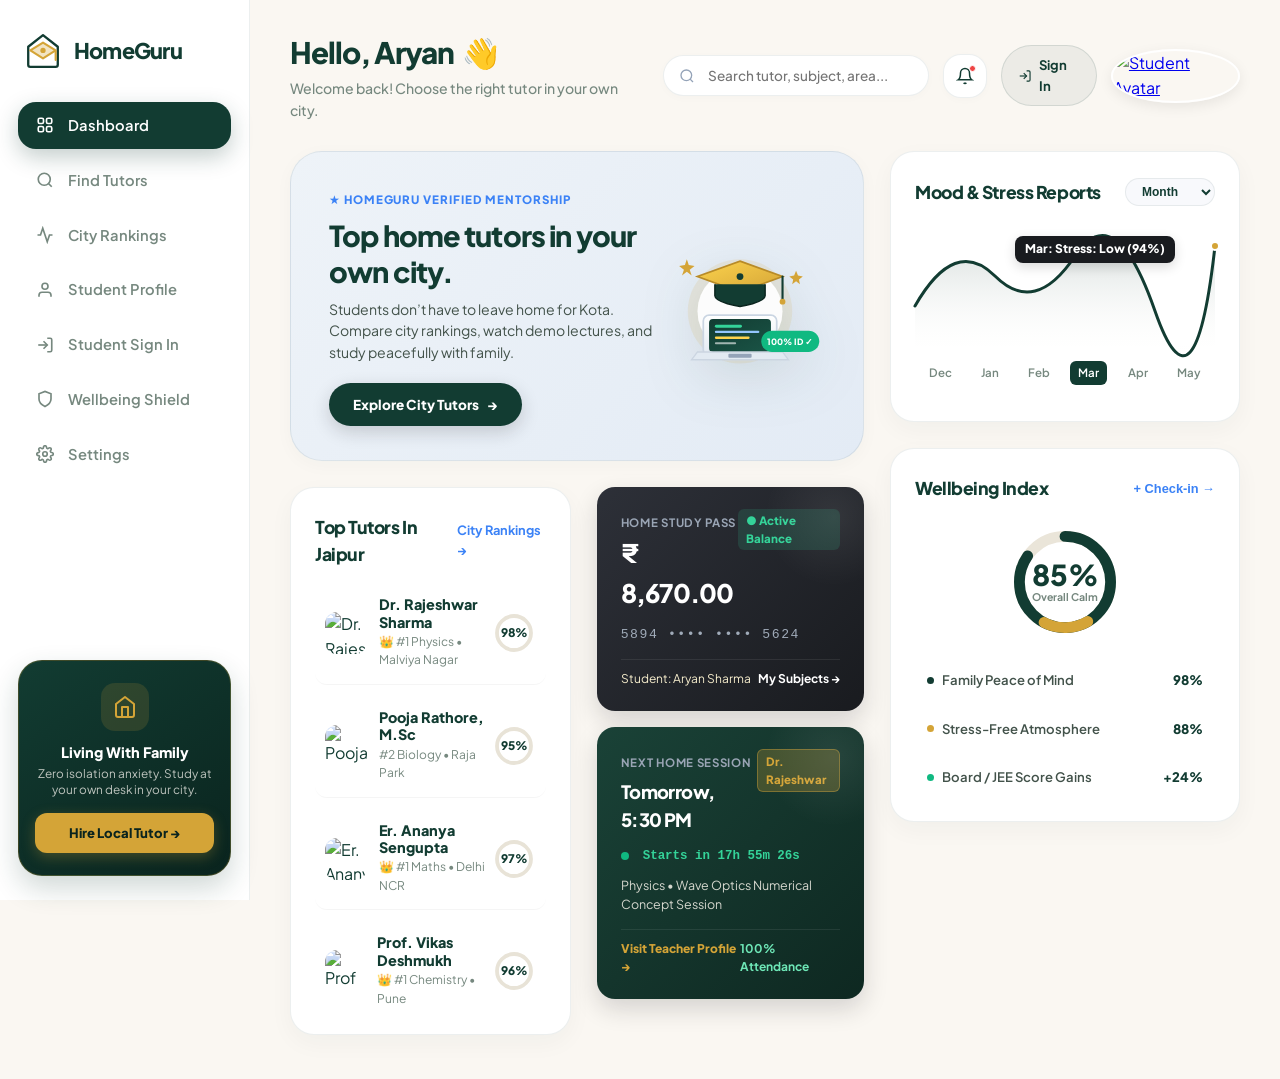
==== commit 3b789c49: "Add universal Student Sign In navigation links in sidebar and header across all pages" ====
--- a/index.html
+++ b/index.html
@@ -63,6 +63,16 @@
             <circle cx="12" cy="7" r="4"></circle>
           </svg>
           <span>Student Profile</span>
+        </a>
+
+        <!-- Student Sign In / Auth -->
+        <a href="login.html" class="nav-item">
+          <svg viewBox="0 0 24 24" fill="none" stroke="currentColor">
+            <path d="M15 3h4a2 2 0 0 1 2 2v14a2 2 0 0 1-2 2h-4"></path>
+            <polyline points="10 17 15 12 10 7"></polyline>
+            <line x1="15" y1="12" x2="3" y2="12"></line>
+          </svg>
+          <span>Student Sign In</span>
         </a>
 
         <!-- Wellbeing Shield -->
@@ -134,6 +144,16 @@
             </svg>
             <span class="badge-dot"></span>
           </button>
+
+          <!-- Student Sign In Pill -->
+          <a href="login.html" class="header-auth-btn" title="Sign In or Switch Student Account">
+            <svg width="14" height="14" viewBox="0 0 24 24" fill="none" stroke="currentColor" stroke-width="2">
+              <path d="M15 3h4a2 2 0 0 1 2 2v14a2 2 0 0 1-2 2h-4"></path>
+              <polyline points="10 17 15 12 10 7"></polyline>
+              <line x1="15" y1="12" x2="3" y2="12"></line>
+            </svg>
+            <span>Sign In</span>
+          </a>
 
           <!-- User Avatar Pill linking to Student Profile -->
           <a href="profile.html">
--- a/dashboard.css
+++ b/dashboard.css
@@ -246,16 +246,6 @@
   background: #E2B245;
   transform: translateY(-1px);
 }
-  font-weight: 700;
-  text-decoration: none;
-  transition: all 180ms ease;
-  border: 1px solid rgba(255, 255, 255, 0.1);
-}
-
-.promo-btn:hover {
-  background: #3B404C;
-  transform: translateY(-1px);
-}
 
 /* ==========================================================================
    2. MAIN WORKSPACE AREA & HEADER
@@ -377,6 +367,36 @@
   border: 2px solid #FFFFFF;
   box-shadow: 0 4px 14px rgba(0, 0, 0, 0.08);
   cursor: pointer;
+  transition: transform 180ms ease, box-shadow 180ms ease;
+}
+
+.user-avatar-pill:hover {
+  transform: scale(1.05);
+  box-shadow: 0 6px 18px rgba(18, 60, 50, 0.2);
+}
+
+.header-auth-btn {
+  display: inline-flex;
+  align-items: center;
+  gap: 7px;
+  padding: 9px 16px;
+  background: rgba(18, 60, 50, 0.06);
+  color: var(--green-primary);
+  border-radius: var(--radius-full);
+  border: 1px solid rgba(18, 60, 50, 0.12);
+  font-size: 0.82rem;
+  font-weight: 700;
+  text-decoration: none;
+  transition: all 180ms ease;
+  cursor: pointer;
+}
+
+.header-auth-btn:hover {
+  background: var(--green-primary);
+  color: #FFFFFF;
+  border-color: var(--green-primary);
+  transform: translateY(-1px);
+  box-shadow: 0 4px 14px rgba(18, 60, 50, 0.18);
 }
 
 /* ==========================================================================
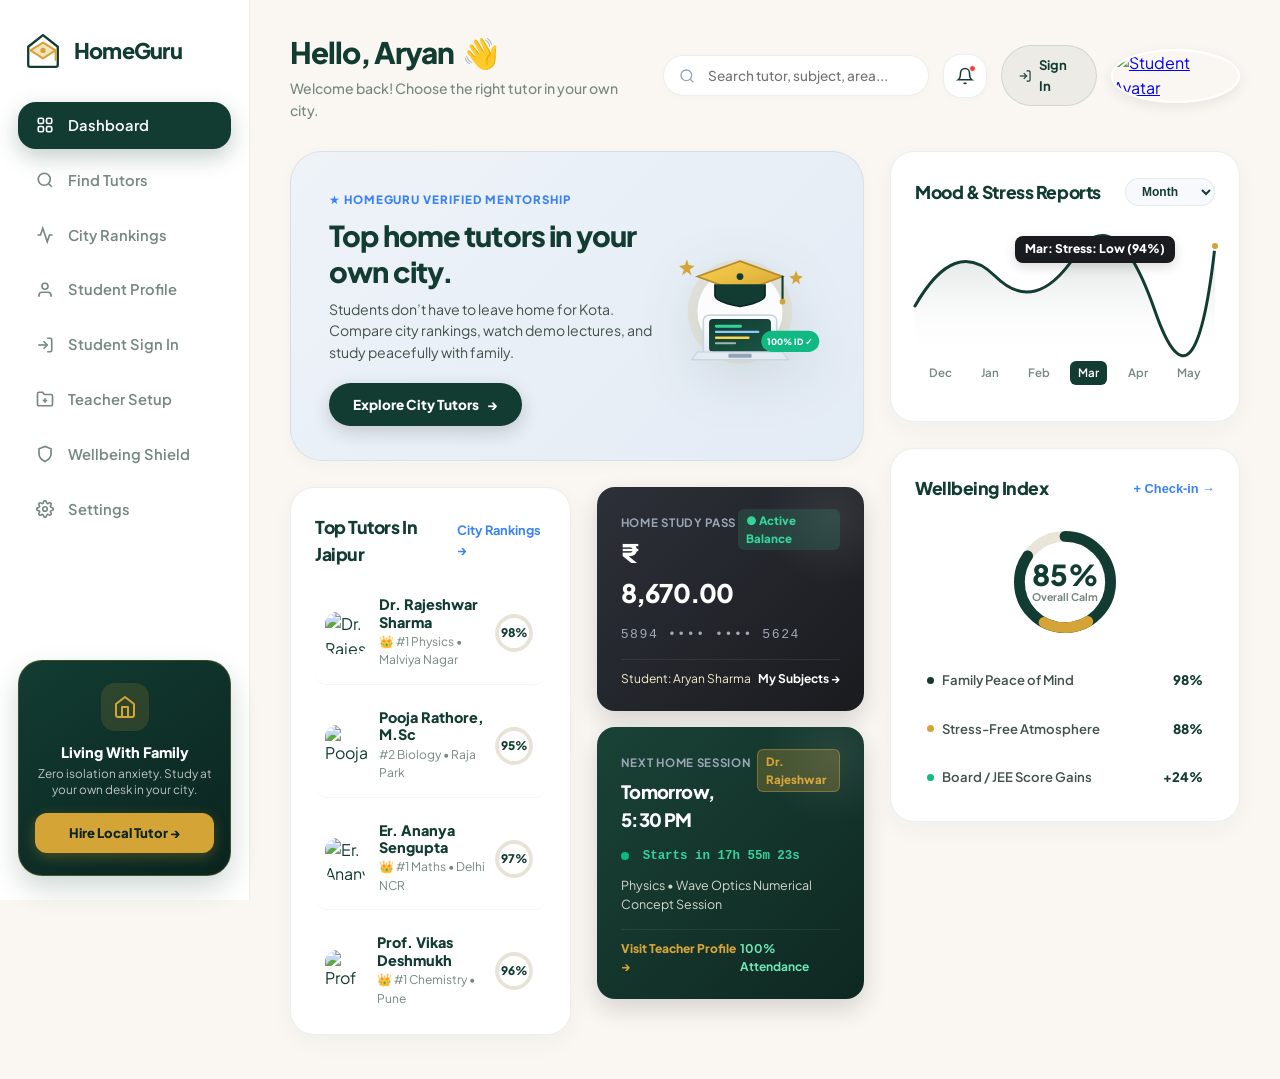
==== commit 6c3f9f39: "Add teacher profile setup with certificate, 10th/12th marksheet, ID card scan and document preview" ====
--- a/index.html
+++ b/index.html
@@ -73,6 +73,16 @@
             <line x1="15" y1="12" x2="3" y2="12"></line>
           </svg>
           <span>Student Sign In</span>
+        </a>
+
+        <!-- Teacher Profile Setup & Verification -->
+        <a href="teacher-setup.html" class="nav-item">
+          <svg viewBox="0 0 24 24" fill="none" stroke="currentColor">
+            <path d="M22 19a2 2 0 0 1-2 2H4a2 2 0 0 1-2-2V5a2 2 0 0 1 2-2h5l2 3h9a2 2 0 0 1 2 2z"></path>
+            <line x1="12" y1="11" x2="12" y2="17"></line>
+            <line x1="9" y1="14" x2="15" y2="14"></line>
+          </svg>
+          <span>Teacher Setup</span>
         </a>
 
         <!-- Wellbeing Shield -->
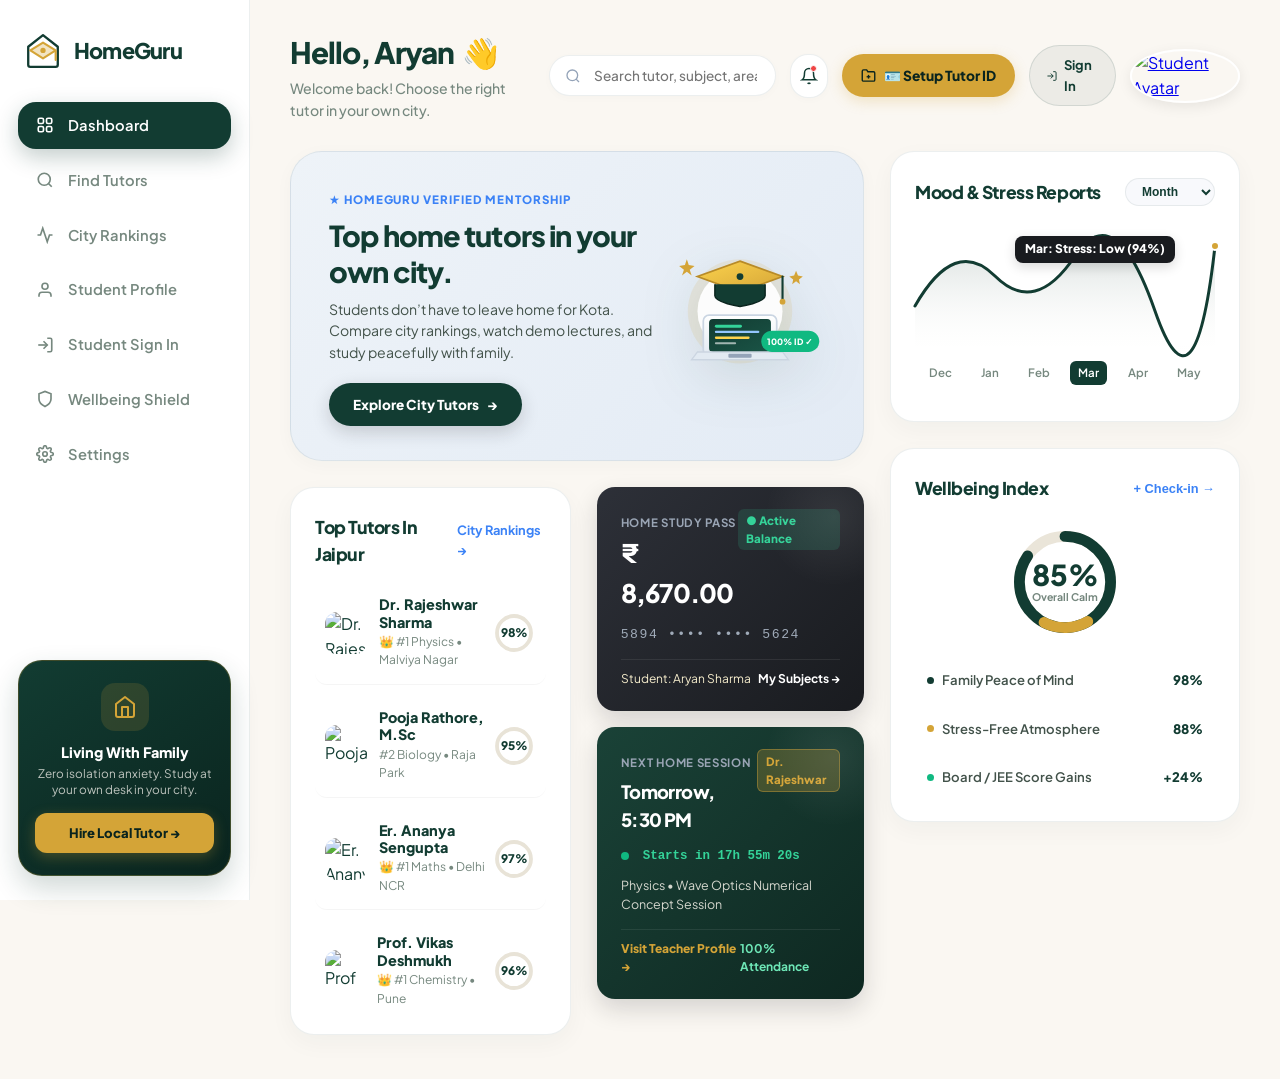
==== commit 3a62b36d: "Upgrade teacher setup: bigger readable fonts, full city & localities chips, fee charges, and move Se" ====
--- a/index.html
+++ b/index.html
@@ -73,16 +73,6 @@
             <line x1="15" y1="12" x2="3" y2="12"></line>
           </svg>
           <span>Student Sign In</span>
-        </a>
-
-        <!-- Teacher Profile Setup & Verification -->
-        <a href="teacher-setup.html" class="nav-item">
-          <svg viewBox="0 0 24 24" fill="none" stroke="currentColor">
-            <path d="M22 19a2 2 0 0 1-2 2H4a2 2 0 0 1-2-2V5a2 2 0 0 1 2-2h5l2 3h9a2 2 0 0 1 2 2z"></path>
-            <line x1="12" y1="11" x2="12" y2="17"></line>
-            <line x1="9" y1="14" x2="15" y2="14"></line>
-          </svg>
-          <span>Teacher Setup</span>
         </a>
 
         <!-- Wellbeing Shield -->
@@ -154,6 +144,16 @@
             </svg>
             <span class="badge-dot"></span>
           </button>
+
+          <!-- Setup Tutor ID Button (Top Right Corner) -->
+          <a href="teacher-setup.html" class="header-tutor-btn" title="Setup &amp; Verify Tutor ID">
+            <svg width="15" height="15" viewBox="0 0 24 24" fill="none" stroke="currentColor" stroke-width="2.2">
+              <path d="M22 19a2 2 0 0 1-2 2H4a2 2 0 0 1-2-2V5a2 2 0 0 1 2-2h5l2 3h9a2 2 0 0 1 2 2z"></path>
+              <line x1="12" y1="11" x2="12" y2="17"></line>
+              <line x1="9" y1="14" x2="15" y2="14"></line>
+            </svg>
+            <span>🪪 Setup Tutor ID</span>
+          </a>
 
           <!-- Student Sign In Pill -->
           <a href="login.html" class="header-auth-btn" title="Sign In or Switch Student Account">
--- a/dashboard.css
+++ b/dashboard.css
@@ -399,6 +399,31 @@
   box-shadow: 0 4px 14px rgba(18, 60, 50, 0.18);
 }
 
+/* Setup Tutor ID Top-Right Corner Button */
+.header-tutor-btn {
+  display: inline-flex;
+  align-items: center;
+  gap: 8px;
+  padding: 10px 18px;
+  background: var(--gold);
+  color: #0A241E;
+  border-radius: var(--radius-full);
+  font-size: 0.86rem;
+  font-weight: 800;
+  text-decoration: none;
+  border: 1px solid rgba(212, 164, 55, 0.4);
+  box-shadow: 0 4px 14px rgba(212, 164, 55, 0.25);
+  transition: all 180ms ease;
+  white-space: nowrap;
+}
+
+.header-tutor-btn:hover {
+  background: #E2B245;
+  color: #000000;
+  transform: translateY(-2px);
+  box-shadow: 0 8px 22px rgba(212, 164, 55, 0.38);
+}
+
 /* ==========================================================================
    3. BENTO GRID LAYOUT (Exact 3-Section Proportions from Reference)
    ========================================================================== */
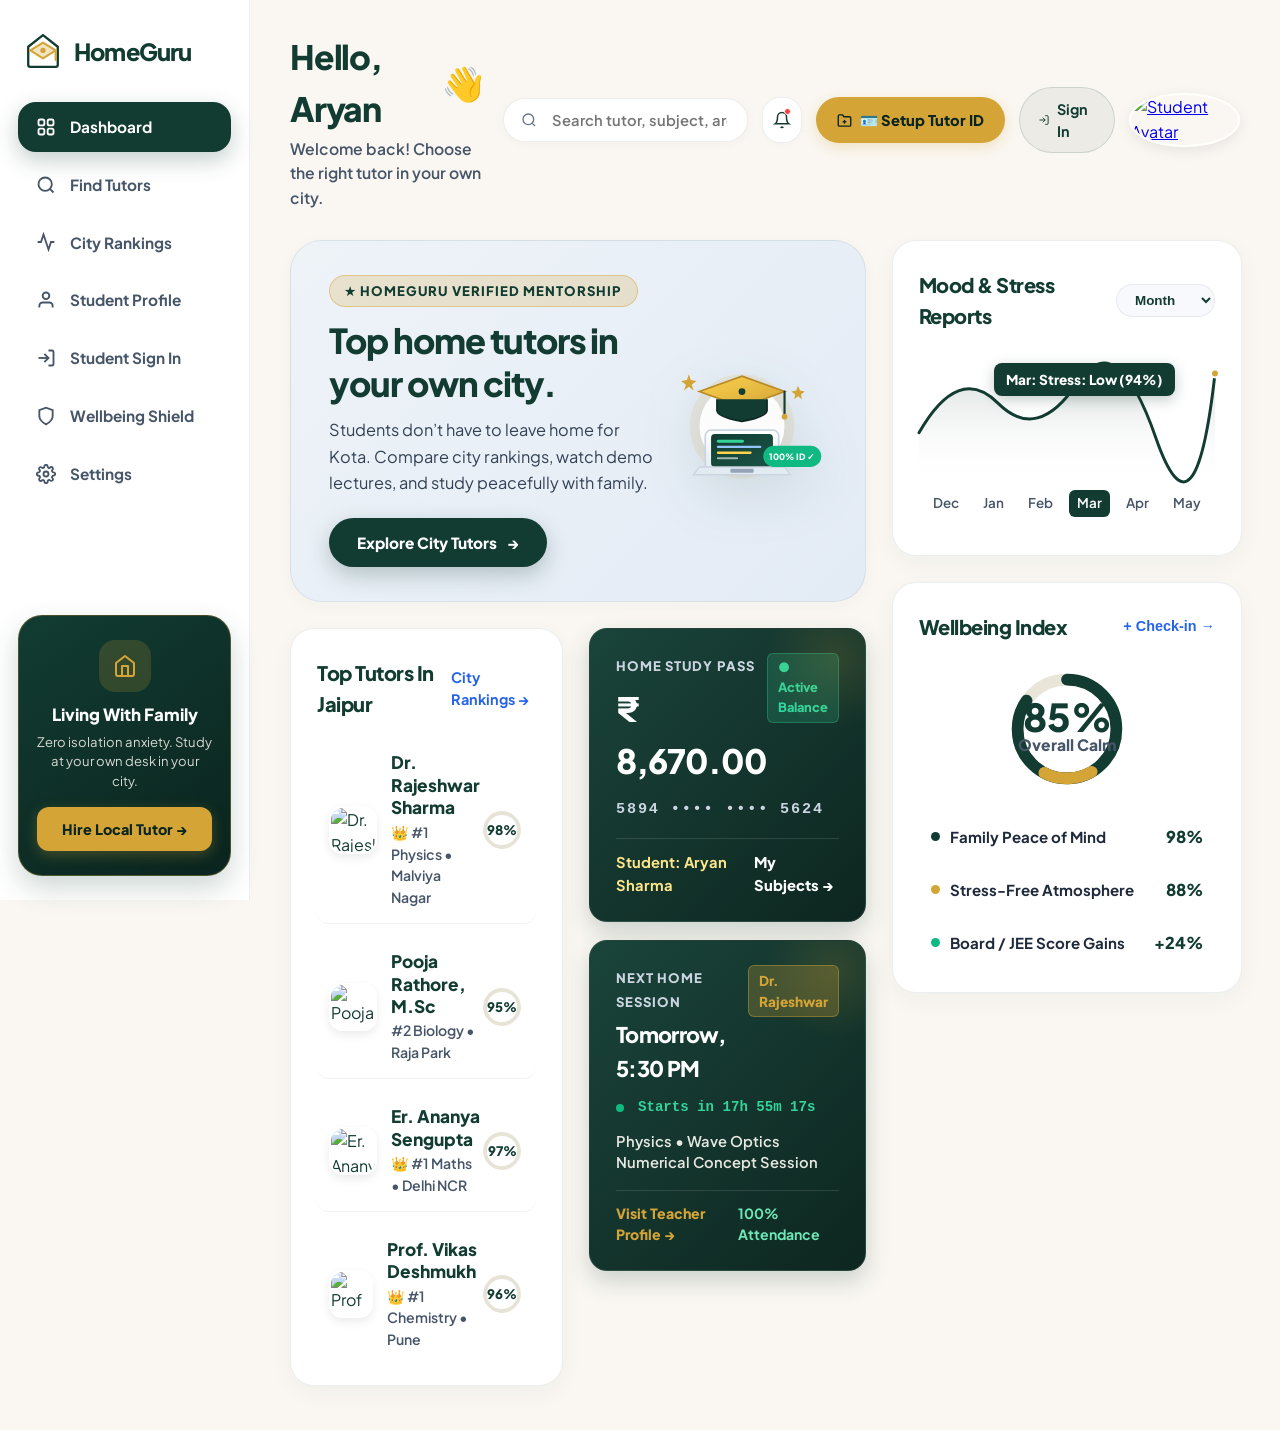
==== commit 92df8c88: "Enhance typography, contrast, and layout readability across dashboard, search, and rankings" ====
--- a/index.html
+++ b/index.html
@@ -282,7 +282,7 @@
                   <svg class="radial-ring-svg" viewBox="0 0 44 44" title="98.2% City Ranking Score">
                     <circle class="radial-ring-bg" cx="22" cy="22" r="17"></circle>
                     <circle class="radial-ring-fill" cx="22" cy="22" r="17" style="stroke-dashoffset: 2.1;"></circle>
-                    <text x="22" y="26" text-anchor="middle" class="radial-ring-text">98%</text>
+                    <text x="22" y="27" text-anchor="middle" class="radial-ring-text" style="font-size:0.82rem; font-weight:900;">98%</text>
                   </svg>
                 </div>
 
@@ -298,7 +298,7 @@
                   <svg class="radial-ring-svg" viewBox="0 0 44 44" title="95.4% City Ranking Score">
                     <circle class="radial-ring-bg" cx="22" cy="22" r="17"></circle>
                     <circle class="radial-ring-fill" cx="22" cy="22" r="17" style="stroke-dashoffset: 5.3;"></circle>
-                    <text x="22" y="26" text-anchor="middle" class="radial-ring-text">95%</text>
+                    <text x="22" y="27" text-anchor="middle" class="radial-ring-text" style="font-size:0.82rem; font-weight:900;">95%</text>
                   </svg>
                 </div>
 
@@ -314,7 +314,7 @@
                   <svg class="radial-ring-svg" viewBox="0 0 44 44" title="97.4% City Ranking Score">
                     <circle class="radial-ring-bg" cx="22" cy="22" r="17"></circle>
                     <circle class="radial-ring-fill" cx="22" cy="22" r="17" style="stroke-dashoffset: 3.2;"></circle>
-                    <text x="22" y="26" text-anchor="middle" class="radial-ring-text">97%</text>
+                    <text x="22" y="27" text-anchor="middle" class="radial-ring-text" style="font-size:0.82rem; font-weight:900;">97%</text>
                   </svg>
                 </div>
 
@@ -330,7 +330,7 @@
                   <svg class="radial-ring-svg" viewBox="0 0 44 44" title="96.1% City Ranking Score">
                     <circle class="radial-ring-bg" cx="22" cy="22" r="17"></circle>
                     <circle class="radial-ring-fill" cx="22" cy="22" r="17" style="stroke-dashoffset: 4.2;"></circle>
-                    <text x="22" y="26" text-anchor="middle" class="radial-ring-text">96%</text>
+                    <text x="22" y="27" text-anchor="middle" class="radial-ring-text" style="font-size:0.82rem; font-weight:900;">96%</text>
                   </svg>
                 </div>
               </div>
@@ -349,35 +349,35 @@
                 </div>
                 <div class="pass-card-number">5894 •••• •••• 5624</div>
                 <div class="pass-card-bottom">
-                  <span style="font-size:0.75rem; color:var(--gold-light);">Student: Aryan Sharma</span>
-                  <a href="profile.html" style="font-size:0.75rem; color:#FFF; font-weight:700; text-decoration:none;">My Subjects →</a>
+                  <span style="font-size:0.92rem; color:#FDE68A; font-weight:700;">Student: Aryan Sharma</span>
+                  <a href="profile.html" style="font-size:0.92rem; color:#FFF; font-weight:800; text-decoration:none;">My Subjects →</a>
                 </div>
               </div>
 
               <!-- Pass Card 2: Hired Teacher & Next Lesson with Live Radar Pulse & Countdown -->
-              <div class="dark-pass-card" style="background: linear-gradient(135deg, #1A4237 0%, #0E2821 100%);">
+              <div class="dark-pass-card" style="background: linear-gradient(135deg, #1A443A 0%, #0D2620 100%);">
                 <div class="pass-card-top">
                   <div>
                     <span class="pass-card-label">Next Home Session</span>
-                    <div class="pass-card-balance" style="font-size:1.15rem; margin-top:4px;">Tomorrow, 5:30 PM</div>
+                    <div class="pass-card-balance" style="font-size:1.35rem; margin-top:4px;">Tomorrow, 5:30 PM</div>
                   </div>
-                  <span class="pass-card-badge" style="background: rgba(212,164,55,0.25); color:var(--gold); border:1px solid rgba(212,164,55,0.4);">Dr. Rajeshwar</span>
+                  <span class="pass-card-badge" style="background: rgba(212,164,55,0.25); color:var(--gold); border:1px solid rgba(212,164,55,0.4); font-size:0.85rem;">Dr. Rajeshwar</span>
                 </div>
                 
-                <div style="display:flex; align-items:center; gap:8px; margin:8px 0 10px 0;">
+                <div style="display:flex; align-items:center; gap:8px; margin:10px 0 12px 0;">
                   <span class="radar-live-dot"></span>
-                  <span id="liveCountdownText" style="font-size:0.78rem; font-weight:800; color:#34D399; font-family:monospace;">
+                  <span id="liveCountdownText" style="font-size:0.88rem; font-weight:800; color:#34D399; font-family:monospace;">
                     Starts in 16h 38m 22s
                   </span>
                 </div>
 
-                <p style="font-size:0.78rem; color:rgba(247,243,234,0.85); margin-bottom:12px;">
+                <p style="font-size:0.92rem; color:rgba(250,247,242,0.92); font-weight:600; margin-bottom:14px; line-height:1.45;">
                   Physics • Wave Optics Numerical Concept Session
                 </p>
 
                 <div class="pass-card-bottom">
-                  <a href="tutor-profile.html?id=tutor-1" style="color:var(--gold); font-size:0.75rem; text-decoration:none; font-weight:800;">Visit Teacher Profile →</a>
-                  <span style="font-size:0.75rem; color:#6EE7B7; font-weight:700;">100% Attendance</span>
+                  <a href="tutor-profile.html?id=tutor-1" style="color:var(--gold); font-size:0.88rem; text-decoration:none; font-weight:800;">Visit Teacher Profile →</a>
+                  <span style="font-size:0.88rem; color:#6EE7B7; font-weight:700;">100% Attendance</span>
                 </div>
               </div>
             </div>
@@ -471,8 +471,8 @@
                   fill="none" 
                   transform="rotate(60 50 50)"
                 ></circle>
-                <text id="donutVal" x="50" y="53" text-anchor="middle" class="donut-percentage-text" style="font-size:1.5rem; fill:var(--green-primary); font-weight:800;">85%</text>
-                <text id="donutSub" x="50" y="66" text-anchor="middle" style="font-size:0.55rem; fill:var(--text-muted); font-weight:700;">Overall Calm</text>
+                <text id="donutVal" x="50" y="52" text-anchor="middle" class="donut-percentage-text" style="font-size:1.85rem; fill:var(--green-primary); font-weight:800;">85%</text>
+                <text id="donutSub" x="50" y="67" text-anchor="middle" style="font-size:0.75rem; fill:#475569; font-weight:800;">Overall Calm</text>
               </svg>
             </div>
 
--- a/dashboard.css
+++ b/dashboard.css
@@ -31,8 +31,8 @@
   --dark-hover: #0A241E;
   
   --text-dark: #123C32;       /* Deep Forest Charcoal */
-  --text-body: #42524A;       /* Soft readable muted green-charcoal */
-  --text-muted: #76887F;      /* Clean secondary label color */
+  --text-body: #1E293B;       /* High-contrast crisp readable charcoal (was #42524A) */
+  --text-muted: #475569;      /* Clear high-contrast slate (was #76887F) */
   --text-light: #FAF7F2;
   
   --primary-pill: #123C32;    /* Deep Forest Green Active Pill */
@@ -132,7 +132,7 @@
 }
 
 .logo-brand-text {
-  font-size: 1.35rem;
+  font-size: 1.48rem;
   font-weight: 800;
   letter-spacing: -0.035em;
   color: var(--green-primary);
@@ -150,29 +150,29 @@
   display: flex;
   align-items: center;
   gap: 14px;
-  padding: 12px 18px;
+  padding: 13px 18px;
   text-decoration: none;
-  font-size: 0.92rem;
-  font-weight: 600;
-  color: var(--text-muted);
+  font-size: 0.96rem;
+  font-weight: 700;
+  color: #475569;
   border-radius: var(--radius-md);
   transition: all 180ms ease;
 }
 
 .nav-item svg {
-  width: 18px;
-  height: 18px;
+  width: 20px;
+  height: 20px;
   stroke-width: 2.2;
   transition: transform 180ms ease;
 }
 
 .nav-item:hover {
   color: var(--text-dark);
-  background-color: rgba(18, 60, 50, 0.05);
+  background-color: rgba(18, 60, 50, 0.06);
 }
 
 .nav-item:hover svg {
-  transform: scale(1.08);
+  transform: scale(1.1);
 }
 
 /* Active Pill Style (Forest Green Pill with soft shadow) */
@@ -190,22 +190,22 @@
 .sidebar-promo-card {
   background: linear-gradient(145deg, #123C32 0%, #0A241E 100%);
   border-radius: var(--radius-lg);
-  padding: 22px 16px;
+  padding: 24px 18px;
   color: #FFFFFF;
   text-align: center;
   position: relative;
   overflow: hidden;
   box-shadow: 0 12px 28px rgba(18, 60, 50, 0.2);
   margin-top: auto;
-  border: 1px solid rgba(212, 164, 55, 0.25);
+  border: 1px solid rgba(212, 164, 55, 0.3);
 }
 
 .promo-illustration {
-  width: 48px;
-  height: 48px;
+  width: 52px;
+  height: 52px;
   margin: 0 auto 12px auto;
-  border-radius: 14px;
-  background: rgba(212, 164, 55, 0.15);
+  border-radius: 16px;
+  background: rgba(212, 164, 55, 0.18);
   display: flex;
   align-items: center;
   justify-content: center;
@@ -213,28 +213,28 @@
 }
 
 .promo-title {
-  font-size: 0.9rem;
+  font-size: 1.05rem;
   font-weight: 800;
   line-height: 1.3;
-  margin-bottom: 4px;
+  margin-bottom: 6px;
   color: #FFFFFF;
 }
 
 .promo-sub {
-  font-size: 0.74rem;
-  color: rgba(250, 247, 242, 0.75);
-  margin-bottom: 14px;
-  line-height: 1.4;
+  font-size: 0.82rem;
+  color: rgba(250, 247, 242, 0.85);
+  margin-bottom: 16px;
+  line-height: 1.5;
 }
 
 .promo-btn {
   display: block;
   width: 100%;
-  padding: 10px 14px;
+  padding: 11px 16px;
   background: var(--gold);
   color: #0A241E;
   border-radius: var(--radius-sm);
-  font-size: 0.82rem;
+  font-size: 0.9rem;
   font-weight: 800;
   text-decoration: none;
   transition: all 180ms ease;
@@ -270,17 +270,17 @@
 }
 
 .header-greeting h1 {
-  font-size: 1.85rem;
+  font-size: 2.1rem;
   font-weight: 800;
   letter-spacing: -0.035em;
   color: var(--text-dark);
 }
 
 .header-greeting p {
-  font-size: 0.88rem;
+  font-size: 0.98rem;
   color: var(--text-muted);
-  font-weight: 500;
-  margin-top: 2px;
+  font-weight: 600;
+  margin-top: 3px;
 }
 
 .header-actions {
@@ -292,43 +292,43 @@
 /* Search Pill Input (Matching Reference Screenshot) */
 .search-pill-wrapper {
   position: relative;
-  width: 270px;
+  width: 290px;
 }
 
 .search-pill-icon {
   position: absolute;
-  left: 16px;
+  left: 18px;
   top: 50%;
   transform: translateY(-50%);
-  color: #94A3B8;
+  color: #64748B;
   pointer-events: none;
 }
 
 .search-pill-input {
   width: 100%;
-  padding: 11px 18px 11px 44px;
+  padding: 12px 20px 12px 48px;
   background-color: #FFFFFF;
-  border: 1px solid var(--border-light);
+  border: 1.5px solid var(--border-light);
   border-radius: var(--radius-full);
   font-family: inherit;
-  font-size: 0.85rem;
-  font-weight: 500;
+  font-size: 0.92rem;
+  font-weight: 600;
   color: var(--text-dark);
-  box-shadow: 0 2px 10px rgba(0, 0, 0, 0.02);
+  box-shadow: 0 2px 10px rgba(0, 0, 0, 0.03);
   outline: none;
   transition: all 180ms ease;
 }
 
 .search-pill-input:focus {
-  border-color: #94A3B8;
-  box-shadow: 0 4px 18px rgba(0, 0, 0, 0.06);
-  width: 310px;
+  border-color: var(--green-primary);
+  box-shadow: 0 4px 18px rgba(18, 60, 50, 0.12);
+  width: 320px;
 }
 
 /* Notification & Pill Buttons */
 .icon-pill-btn {
-  width: 44px;
-  height: 44px;
+  width: 46px;
+  height: 46px;
   border-radius: var(--radius-md);
   background-color: #FFFFFF;
   border: 1px solid var(--border-light);
@@ -360,8 +360,8 @@
 
 /* User Avatar Pill */
 .user-avatar-pill {
-  width: 44px;
-  height: 44px;
+  width: 46px;
+  height: 46px;
   border-radius: 50%;
   object-fit: cover;
   border: 2px solid #FFFFFF;
@@ -378,13 +378,13 @@
 .header-auth-btn {
   display: inline-flex;
   align-items: center;
-  gap: 7px;
-  padding: 9px 16px;
+  gap: 8px;
+  padding: 10px 18px;
   background: rgba(18, 60, 50, 0.06);
   color: var(--green-primary);
   border-radius: var(--radius-full);
-  border: 1px solid rgba(18, 60, 50, 0.12);
-  font-size: 0.82rem;
+  border: 1.5px solid rgba(18, 60, 50, 0.14);
+  font-size: 0.9rem;
   font-weight: 700;
   text-decoration: none;
   transition: all 180ms ease;
@@ -404,11 +404,11 @@
   display: inline-flex;
   align-items: center;
   gap: 8px;
-  padding: 10px 18px;
+  padding: 11px 20px;
   background: var(--gold);
   color: #0A241E;
   border-radius: var(--radius-full);
-  font-size: 0.86rem;
+  font-size: 0.92rem;
   font-weight: 800;
   text-decoration: none;
   border: 1px solid rgba(212, 164, 55, 0.4);
@@ -647,48 +647,53 @@
   display: inline-flex;
   align-items: center;
   gap: 6px;
-  font-size: 0.72rem;
+  font-size: 0.82rem;
   font-weight: 800;
   text-transform: uppercase;
   letter-spacing: 0.08em;
-  color: #3B82F6;
-  margin-bottom: 8px;
+  color: var(--green-primary);
+  background: rgba(212, 164, 55, 0.22);
+  padding: 5px 14px;
+  border-radius: var(--radius-full);
+  border: 1px solid rgba(212, 164, 55, 0.45);
+  margin-bottom: 12px;
 }
 
 .hero-banner-title {
-  font-size: 1.8rem;
+  font-size: 2.15rem;
   font-weight: 800;
   line-height: 1.25;
   letter-spacing: -0.03em;
   color: var(--text-dark);
-  margin-bottom: 10px;
+  margin-bottom: 12px;
 }
 
 .hero-banner-sub {
-  font-size: 0.88rem;
-  color: var(--text-body);
-  line-height: 1.5;
-  margin-bottom: 20px;
+  font-size: 1.02rem;
+  color: #334155;
+  line-height: 1.6;
+  margin-bottom: 22px;
 }
 
 .hero-banner-cta {
   display: inline-flex;
   align-items: center;
-  gap: 8px;
+  gap: 10px;
   background-color: var(--primary-pill);
   color: #FFFFFF;
-  padding: 11px 24px;
+  padding: 13px 28px;
   border-radius: var(--radius-full);
-  font-size: 0.85rem;
+  font-size: 0.96rem;
   font-weight: 800;
   text-decoration: none;
-  box-shadow: 0 6px 18px rgba(25, 27, 31, 0.18);
+  box-shadow: 0 8px 22px rgba(18, 60, 50, 0.25);
   transition: all 180ms ease;
 }
 
 .hero-banner-cta:hover {
-  background-color: #2D3038;
+  background-color: var(--green-light);
   transform: translateY(-2px);
+  box-shadow: 0 10px 26px rgba(18, 60, 50, 0.35);
 }
 
 .hero-banner-graphic {
@@ -718,7 +723,7 @@
 .dashboard-card {
   background-color: var(--bg-card);
   border-radius: var(--radius-lg);
-  padding: 26px 24px;
+  padding: 28px 26px;
   box-shadow: var(--shadow-card);
   border: 1px solid var(--border-card);
   display: flex;
@@ -729,20 +734,20 @@
   display: flex;
   align-items: center;
   justify-content: space-between;
-  margin-bottom: 20px;
+  margin-bottom: 22px;
 }
 
 .card-header-title {
-  font-size: 1.1rem;
+  font-size: 1.25rem;
   font-weight: 800;
   letter-spacing: -0.025em;
   color: var(--text-dark);
 }
 
 .card-header-link {
-  font-size: 0.8rem;
+  font-size: 0.9rem;
   font-weight: 700;
-  color: #3B82F6;
+  color: #2563EB;
   text-decoration: none;
 }
 
@@ -757,50 +762,53 @@
   display: flex;
   align-items: center;
   justify-content: space-between;
-  padding-bottom: 14px;
-  border-bottom: 1px solid rgba(0, 0, 0, 0.04);
+  padding: 10px 12px 14px 12px;
+  border-bottom: 1px solid rgba(18, 60, 50, 0.06);
 }
 
 .activity-item:last-child {
-  padding-bottom: 0;
+  padding-bottom: 6px;
   border-bottom: none;
 }
 
 .activity-info {
   display: flex;
   align-items: center;
-  gap: 12px;
+  gap: 14px;
 }
 
 .activity-avatar {
-  width: 42px;
-  height: 42px;
-  border-radius: 12px;
+  width: 48px;
+  height: 48px;
+  border-radius: 14px;
   object-fit: cover;
+  border: 2px solid #FFFFFF;
+  box-shadow: 0 4px 10px rgba(0, 0, 0, 0.08);
 }
 
 .activity-name {
-  font-size: 0.9rem;
+  font-size: 1.08rem;
   font-weight: 800;
   color: var(--text-dark);
-  line-height: 1.2;
+  line-height: 1.3;
 }
 
 .activity-meta {
-  font-size: 0.75rem;
-  color: var(--text-muted);
-  margin-top: 2px;
+  font-size: 0.88rem;
+  color: #475569;
+  font-weight: 600;
+  margin-top: 3px;
 }
 
 .circular-progress-pill {
-  width: 42px;
-  height: 42px;
+  width: 46px;
+  height: 46px;
   border-radius: 50%;
   border: 3.5px solid #191B1F;
   display: flex;
   align-items: center;
   justify-content: center;
-  font-size: 0.75rem;
+  font-size: 0.85rem;
   font-weight: 800;
   color: var(--text-dark);
   background-color: #FAFAFC;
@@ -810,17 +818,18 @@
 .dark-pass-stack {
   display: flex;
   flex-direction: column;
-  gap: 16px;
+  gap: 18px;
 }
 
 .dark-pass-card {
-  background: linear-gradient(135deg, #2D3038 0%, #191B1F 100%);
+  background: linear-gradient(135deg, #1A443A 0%, #0D2620 100%);
   border-radius: var(--radius-md);
-  padding: 22px 24px;
+  padding: 24px 26px;
   color: #FFFFFF;
   position: relative;
   overflow: hidden;
-  box-shadow: 0 10px 25px rgba(25, 27, 31, 0.16);
+  box-shadow: 0 10px 25px rgba(18, 60, 50, 0.2);
+  border: 1px solid rgba(255, 255, 255, 0.08);
 }
 
 .dark-pass-card::after {
@@ -830,7 +839,7 @@
   right: -40px;
   width: 140px;
   height: 140px;
-  background: radial-gradient(circle, rgba(255, 255, 255, 0.08) 0%, transparent 70%);
+  background: radial-gradient(circle, rgba(212, 164, 55, 0.15) 0%, transparent 70%);
   border-radius: 50%;
   pointer-events: none;
 }
@@ -843,61 +852,64 @@
 }
 
 .pass-card-label {
-  font-size: 0.72rem;
-  color: #9AA5B5;
+  font-size: 0.82rem;
+  color: #CBD5E1;
   text-transform: uppercase;
-  letter-spacing: 0.06em;
-  font-weight: 700;
+  letter-spacing: 0.08em;
+  font-weight: 800;
 }
 
 .pass-card-balance {
-  font-size: 1.6rem;
+  font-size: 2.1rem;
   font-weight: 800;
   letter-spacing: -0.03em;
   color: #FFFFFF;
+  margin-top: 4px;
 }
 
 .pass-card-number {
   font-family: monospace;
-  font-size: 0.82rem;
-  color: #A0ABB9;
+  font-size: 0.95rem;
+  color: #CBD5E1;
   letter-spacing: 0.12em;
   margin-top: 10px;
+  font-weight: 700;
 }
 
 .pass-card-bottom {
   display: flex;
   align-items: center;
   justify-content: space-between;
-  margin-top: 14px;
-  padding-top: 10px;
-  border-top: 1px solid rgba(255, 255, 255, 0.08);
+  margin-top: 16px;
+  padding-top: 12px;
+  border-top: 1px solid rgba(255, 255, 255, 0.12);
 }
 
 .pass-card-badge {
-  font-size: 0.72rem;
+  font-size: 0.8rem;
   color: #34D399;
   font-weight: 800;
-  background: rgba(52, 211, 153, 0.14);
-  padding: 3px 8px;
+  background: rgba(52, 211, 153, 0.18);
+  padding: 4px 10px;
   border-radius: 6px;
+  border: 1px solid rgba(52, 211, 153, 0.3);
 }
 
 /* Right Rail: Reports Spline Chart & Donut Card */
 .reports-card {
   background-color: var(--bg-card);
   border-radius: var(--radius-lg);
-  padding: 26px 24px;
+  padding: 28px 26px;
   box-shadow: var(--shadow-card);
   border: 1px solid var(--border-card);
 }
 
 .reports-select {
-  padding: 5px 12px;
+  padding: 7px 14px;
   border-radius: var(--radius-full);
   border: 1px solid var(--border-light);
   background: #F8F9FC;
-  font-size: 0.75rem;
+  font-size: 0.84rem;
   font-weight: 700;
   color: var(--text-dark);
   cursor: pointer;
@@ -919,36 +931,36 @@
   position: absolute;
   top: 10px;
   right: 40px;
-  background: #191B1F;
+  background: var(--green-primary);
   color: #FFFFFF;
-  padding: 4px 10px;
+  padding: 6px 12px;
   border-radius: 8px;
-  font-size: 0.75rem;
-  font-weight: 800;
-  box-shadow: 0 4px 12px rgba(0, 0, 0, 0.15);
+  font-size: 0.85rem;
+  font-weight: 800;
+  box-shadow: 0 4px 14px rgba(18, 60, 50, 0.25);
 }
 
 .chart-months-row {
   display: flex;
   justify-content: space-between;
-  font-size: 0.72rem;
+  font-size: 0.84rem;
   color: var(--text-muted);
-  font-weight: 600;
-  margin-top: 8px;
+  font-weight: 700;
+  margin-top: 10px;
   padding: 0 6px;
 }
 
 .chart-month-active {
-  background: #191B1F;
+  background: var(--green-primary);
   color: #FFFFFF;
-  padding: 2px 7px;
+  padding: 3px 9px;
   border-radius: 6px;
 }
 
 .donut-card {
   background-color: var(--bg-card);
   border-radius: var(--radius-lg);
-  padding: 26px 24px;
+  padding: 28px 26px;
   box-shadow: var(--shadow-card);
   border: 1px solid var(--border-card);
 }
@@ -957,18 +969,18 @@
   display: flex;
   align-items: center;
   justify-content: center;
-  margin: 10px 0 20px 0;
+  margin: 12px 0 22px 0;
 }
 
 .donut-circle-svg {
-  width: 120px;
-  height: 120px;
+  width: 130px;
+  height: 130px;
 }
 
 .donut-percentage-text {
-  font-size: 1.55rem;
-  font-weight: 800;
-  fill: #191B1F;
+  font-size: 1.85rem;
+  font-weight: 800;
+  fill: var(--green-primary);
 }
 
 .breakdown-list {
@@ -981,25 +993,26 @@
   display: flex;
   align-items: center;
   justify-content: space-between;
-  font-size: 0.82rem;
+  font-size: 0.94rem;
 }
 
 .breakdown-label {
   display: flex;
   align-items: center;
-  gap: 8px;
+  gap: 10px;
   color: var(--text-body);
-  font-weight: 600;
+  font-weight: 700;
 }
 
 .breakdown-dot {
-  width: 7px;
-  height: 7px;
+  width: 9px;
+  height: 9px;
   border-radius: 50%;
 }
 
 .breakdown-val {
   font-weight: 800;
+  font-size: 1.02rem;
   color: var(--text-dark);
 }
 
@@ -1037,48 +1050,50 @@
 }
 
 .student-name-title {
-  font-size: 1.65rem;
+  font-size: 1.85rem;
   font-weight: 800;
   letter-spacing: -0.035em;
   color: #FFFFFF;
-  margin-bottom: 4px;
+  margin-bottom: 6px;
 }
 
 .student-meta-sub {
+  font-size: 0.95rem;
+  color: #CBD5E1;
+  font-weight: 600;
+}
+
+.student-stat-pill-group {
+  display: flex;
+  gap: 12px;
+  margin-top: 14px;
+  flex-wrap: wrap;
+}
+
+.student-stat-pill {
+  background: rgba(255, 255, 255, 0.12);
+  padding: 6px 16px;
+  border-radius: var(--radius-full);
   font-size: 0.85rem;
-  color: #A0ABB9;
-}
-
-.student-stat-pill-group {
-  display: flex;
-  gap: 10px;
-  margin-top: 12px;
-}
-
-.student-stat-pill {
-  background: rgba(255, 255, 255, 0.08);
-  padding: 4px 12px;
-  border-radius: var(--radius-full);
-  font-size: 0.75rem;
-  font-weight: 700;
-  color: #E2E8F0;
-  border: 1px solid rgba(255, 255, 255, 0.1);
+  font-weight: 800;
+  color: #F8FAFC;
+  border: 1px solid rgba(255, 255, 255, 0.2);
 }
 
 /* Hired Teachers & Add Teacher + Boxes Grid */
 .hired-teachers-grid {
   display: grid;
-  grid-template-columns: repeat(auto-fill, minmax(290px, 1fr));
-  gap: 20px;
-  margin-top: 16px;
+  grid-template-columns: repeat(auto-fill, minmax(310px, 1fr));
+  gap: 22px;
+  margin-top: 18px;
 }
 
 /* Card for Hired Teacher */
 .hired-teacher-card {
   background: #FFFFFF;
   border-radius: var(--radius-lg);
-  padding: 24px;
-  border: 1px solid var(--border-card);
+  padding: 26px;
+  border: 1.5px solid var(--border-card);
   box-shadow: var(--shadow-card);
   display: flex;
   flex-direction: column;
@@ -1094,14 +1109,14 @@
 .hired-badge-active {
   display: inline-flex;
   align-items: center;
-  gap: 4px;
-  background: rgba(16, 185, 129, 0.12);
-  color: #059669;
-  font-size: 0.72rem;
-  font-weight: 800;
-  padding: 3px 8px;
+  gap: 5px;
+  background: rgba(16, 185, 129, 0.14);
+  color: #065F46;
+  font-size: 0.82rem;
+  font-weight: 800;
+  padding: 4px 10px;
   border-radius: 6px;
-  margin-bottom: 10px;
+  margin-bottom: 12px;
 }
 
 .btn-visit-teacher {
@@ -1110,10 +1125,10 @@
   justify-content: center;
   gap: 8px;
   width: 100%;
-  padding: 12px;
+  padding: 14px;
   background-color: var(--green-primary);
   color: #FFFFFF;
-  font-size: 0.85rem;
+  font-size: 0.94rem;
   font-weight: 800;
   border-radius: var(--radius-sm);
   text-decoration: none;
@@ -1280,7 +1295,7 @@
 /* Search Page Layout */
 .search-page-layout {
   display: grid;
-  grid-template-columns: 290px 1fr;
+  grid-template-columns: 310px 1fr;
   gap: 32px;
   align-items: start;
 }
@@ -1288,7 +1303,7 @@
 .filter-sidebar-card {
   background: #FFFFFF;
   border-radius: var(--radius-xl);
-  padding: 28px 24px;
+  padding: 30px 24px;
   border: 1px solid var(--border-card);
   box-shadow: var(--shadow-card);
   position: sticky;
@@ -1298,7 +1313,7 @@
 .filter-group {
   margin-bottom: 24px;
   padding-bottom: 20px;
-  border-bottom: 1px solid rgba(18, 60, 50, 0.06);
+  border-bottom: 1px solid rgba(18, 60, 50, 0.08);
 }
 
 .filter-group:last-child {
@@ -1308,64 +1323,66 @@
 }
 
 .filter-title {
-  font-size: 0.85rem;
-  font-weight: 800;
-  color: var(--text-dark);
+  font-size: 0.92rem;
+  font-weight: 800;
+  color: var(--green-primary);
   text-transform: uppercase;
   letter-spacing: 0.06em;
-  margin-bottom: 12px;
+  margin-bottom: 14px;
 }
 
 .filter-select {
   width: 100%;
-  padding: 12px 14px;
+  padding: 13px 14px;
   border-radius: var(--radius-sm);
-  border: 1px solid var(--border-light);
+  border: 1.5px solid var(--border-light);
   background-color: #FAF7F2;
   font-family: inherit;
-  font-size: 0.88rem;
+  font-size: 0.94rem;
   font-weight: 600;
-  color: var(--text-dark);
+  color: #1E293B;
   outline: none;
-  transition: border-color 180ms ease;
+  transition: border-color 180ms ease, box-shadow 180ms ease;
 }
 
 .filter-select:focus {
   border-color: var(--green-primary);
+  box-shadow: 0 0 0 3px rgba(18, 60, 50, 0.1);
 }
 
 .filter-checkbox-label {
   display: flex;
   align-items: center;
-  gap: 10px;
-  font-size: 0.85rem;
-  font-weight: 600;
-  color: var(--text-body);
-  margin-bottom: 12px;
+  gap: 12px;
+  font-size: 0.92rem;
+  font-weight: 700;
+  color: #1E293B;
+  margin-bottom: 14px;
   cursor: pointer;
 }
 
 .filter-checkbox-label input {
   accent-color: var(--green-primary);
-  width: 18px;
-  height: 18px;
-  border-radius: 4px;
+  width: 20px;
+  height: 20px;
+  border-radius: 5px;
 }
 
 /* Tutor Bento Grid & Spacious Cards */
 .tutor-bento-grid {
   display: grid;
-  grid-template-columns: repeat(auto-fill, minmax(430px, 1fr));
-  gap: 30px;
+  grid-template-columns: repeat(auto-fit, minmax(460px, 1fr));
+  gap: 28px;
   align-items: stretch;
+  width: 100%;
 }
 
 .tutor-profile-card {
   background: #FFFFFF;
-  border-radius: var(--radius-xl);
-  padding: 32px 30px;
-  border: 1px solid var(--border-card);
-  box-shadow: var(--shadow-card);
+  border-radius: 26px;
+  padding: 34px 32px;
+  border: 1.5px solid rgba(18, 60, 50, 0.1);
+  box-shadow: 0 10px 30px rgba(18, 60, 50, 0.05);
   display: flex;
   flex-direction: column;
   transition: all 240ms ease;
@@ -1374,14 +1391,66 @@
 
 .tutor-profile-card:hover {
   transform: translateY(-5px);
-  box-shadow: 0 20px 48px rgba(18, 60, 50, 0.09);
-  border-color: rgba(212, 164, 55, 0.4);
+  box-shadow: 0 20px 48px rgba(18, 60, 50, 0.1);
+  border-color: rgba(212, 164, 55, 0.5);
+}
+
+/* Tutor Card Header Bar: Badge on Left, Rate on Right */
+.tutor-card-header-bar {
+  display: flex;
+  justify-content: space-between;
+  align-items: center;
+  margin-bottom: 20px;
+  gap: 14px;
+}
+
+.city-rank-pill {
+  display: inline-flex;
+  align-items: center;
+  gap: 6px;
+  background: #FEF3C7;
+  color: #92400E;
+  font-size: 0.88rem;
+  font-weight: 800;
+  padding: 6px 14px;
+  border-radius: var(--radius-full);
+  border: 1px solid #FCD34D;
+  box-shadow: 0 2px 6px rgba(212, 164, 55, 0.15);
+}
+
+.tutor-rate-badge {
+  display: inline-flex;
+  align-items: baseline;
+  gap: 3px;
+  background: rgba(18, 60, 50, 0.05);
+  padding: 6px 14px;
+  border-radius: var(--radius-md);
+  border: 1px solid rgba(18, 60, 50, 0.1);
+}
+
+.rate-currency {
+  font-size: 1.2rem;
+  font-weight: 800;
+  color: var(--green-primary);
+}
+
+.rate-number {
+  font-size: 1.85rem;
+  font-weight: 800;
+  color: var(--green-primary);
+  line-height: 1;
+}
+
+.rate-period {
+  font-size: 0.88rem;
+  font-weight: 700;
+  color: var(--text-muted);
 }
 
 .tutor-card-top {
   display: flex;
   align-items: flex-start;
-  gap: 18px;
+  gap: 20px;
   margin-bottom: 20px;
 }
 
@@ -1391,209 +1460,273 @@
 }
 
 .tutor-avatar-img {
-  width: 74px;
-  height: 74px;
-  border-radius: 20px;
+  width: 86px;
+  height: 86px;
+  border-radius: 22px;
   object-fit: cover;
-  border: 2.5px solid var(--gold);
-  box-shadow: 0 6px 18px rgba(18, 60, 50, 0.12);
+  border: 3px solid var(--gold);
+  box-shadow: 0 8px 22px rgba(18, 60, 50, 0.15);
 }
 
 .verified-seal {
   position: absolute;
-  bottom: -4px;
-  right: -4px;
-  width: 22px;
-  height: 22px;
+  bottom: -3px;
+  right: -3px;
+  width: 26px;
+  height: 26px;
   background: #10B981;
   color: #FFFFFF;
   border-radius: 50%;
   display: flex;
   align-items: center;
   justify-content: center;
-  font-size: 0.75rem;
+  font-size: 0.85rem;
   font-weight: 900;
-  border: 2px solid #FFFFFF;
-  box-shadow: 0 2px 6px rgba(0, 0, 0, 0.15);
-}
-
-.city-rank-pill {
-  display: inline-flex;
-  align-items: center;
-  gap: 4px;
-  background: var(--gold-soft);
-  color: var(--gold-hover);
-  font-size: 0.76rem;
-  font-weight: 800;
-  padding: 4px 12px;
-  border-radius: var(--radius-full);
+  border: 2.5px solid #FFFFFF;
+  box-shadow: 0 3px 8px rgba(0, 0, 0, 0.2);
+}
+
+.tutor-card-name {
+  font-size: 1.45rem;
+  font-weight: 800;
+  color: var(--green-primary);
   margin-bottom: 6px;
-  border: 1px solid var(--gold-border);
-}
-
-.tutor-card-name {
-  font-size: 1.25rem;
-  font-weight: 800;
-  color: var(--green-primary);
-  margin-bottom: 4px;
-  letter-spacing: -0.02em;
+  letter-spacing: -0.025em;
+  line-height: 1.25;
 }
 
 .tutor-card-subject {
-  font-size: 0.85rem;
-  color: var(--text-body);
+  font-size: 0.96rem;
+  color: #334155;
   font-weight: 600;
-  line-height: 1.4;
+  line-height: 1.45;
 }
 
 .tutor-tag-row {
   display: flex;
   flex-wrap: wrap;
   gap: 8px;
-  margin: 12px 0 16px 0;
+  margin: 14px 0 18px 0;
 }
 
 .tutor-tag-pill {
-  background: rgba(18, 60, 50, 0.05);
-  color: var(--green-primary);
-  font-size: 0.74rem;
+  background: #F1F5F9;
+  color: #1E293B;
+  font-size: 0.84rem;
   font-weight: 700;
-  padding: 4px 10px;
-  border-radius: 8px;
-  border: 1px solid rgba(18, 60, 50, 0.08);
+  padding: 6px 14px;
+  border-radius: 10px;
+  border: 1px solid #CBD5E1;
 }
 
 .tutor-tag-pill.wellbeing {
-  background: rgba(16, 185, 129, 0.1);
+  background: #D1FAE5;
   color: #065F46;
-  border-color: rgba(16, 185, 129, 0.2);
-}
-
-/* Transparent 4-Factor Score Box with generous breathing room */
+  border-color: #A7F3D0;
+  font-weight: 800;
+}
+
+/* 4-Factor City Score Box - Redesigned for Maximum Readability */
 .tutor-formula-metrics {
   background: #FAF7F2;
-  border: 1px solid rgba(18, 60, 50, 0.08);
-  border-radius: 18px;
-  padding: 16px 18px;
-  margin-bottom: 20px;
+  border: 1.5px solid rgba(18, 60, 50, 0.14);
+  border-radius: 20px;
+  padding: 20px 22px;
+  margin-bottom: 22px;
+  box-shadow: 0 4px 16px rgba(18, 60, 50, 0.04);
 }
 
 .formula-metrics-header {
   display: flex;
   justify-content: space-between;
   align-items: center;
-  margin-bottom: 12px;
-  padding-bottom: 8px;
-  border-bottom: 1px solid rgba(18, 60, 50, 0.06);
+  margin-bottom: 16px;
+  padding-bottom: 12px;
+  border-bottom: 1.5px solid rgba(18, 60, 50, 0.08);
+}
+
+.formula-title-group {
+  display: flex;
+  align-items: center;
+  gap: 8px;
+}
+
+.formula-metrics-icon {
+  font-size: 1.15rem;
 }
 
 .formula-metrics-title {
-  font-size: 0.72rem;
+  font-size: 0.88rem;
   font-weight: 800;
   text-transform: uppercase;
   letter-spacing: 0.06em;
-  color: var(--text-muted);
+  color: var(--green-primary);
 }
 
 .formula-metrics-score {
-  font-size: 0.75rem;
-  font-weight: 800;
-  color: var(--green-primary);
-  background: rgba(18, 60, 50, 0.08);
-  padding: 2px 8px;
-  border-radius: 6px;
+  font-size: 0.88rem;
+  font-weight: 700;
+  color: #FFFFFF;
+  background: var(--green-primary);
+  padding: 4px 14px;
+  border-radius: var(--radius-full);
+  box-shadow: 0 2px 8px rgba(18, 60, 50, 0.2);
 }
 
 .formula-metrics-grid {
   display: grid;
   grid-template-columns: repeat(4, 1fr);
+  gap: 12px;
+}
+
+.formula-metric-item {
+  background: #FFFFFF;
+  border: 1px solid rgba(18, 60, 50, 0.1);
+  border-radius: 14px;
+  padding: 14px 10px;
+  text-align: center;
+  display: flex;
+  flex-direction: column;
+  gap: 4px;
+  box-shadow: 0 2px 8px rgba(0, 0, 0, 0.03);
+  transition: transform 180ms ease, box-shadow 180ms ease;
+}
+
+.formula-metric-item:hover {
+  transform: translateY(-2px);
+  box-shadow: 0 6px 14px rgba(0, 0, 0, 0.07);
+}
+
+.metric-factor-name {
+  font-size: 0.82rem;
+  color: var(--text-muted);
+  font-weight: 800;
+  text-transform: uppercase;
+  letter-spacing: 0.04em;
+}
+
+.metric-factor-val {
+  font-size: 1.35rem;
+  font-weight: 900;
+  line-height: 1.2;
+}
+
+.val-green { color: #123C32; }
+.val-blue { color: #1D4ED8; }
+.val-purple { color: #7C3AED; }
+.val-gold { color: #B45309; }
+
+.metric-factor-sub {
+  font-size: 0.74rem;
+  color: #64748B;
+  font-weight: 600;
+}
+
+/* Philosophy Quote */
+.tutor-quote-box {
+  background: #F8F5EE;
+  border-left: 4.5px solid var(--gold);
+  border-radius: 14px;
+  padding: 16px 20px;
+  margin-bottom: 20px;
+  font-size: 0.98rem;
+  line-height: 1.6;
+  color: #1E293B;
+  display: flex;
   gap: 10px;
-  text-align: center;
-}
-
-.formula-metric-item span:first-child {
-  display: block;
-  font-size: 0.68rem;
-  color: var(--text-muted);
+  align-items: flex-start;
+}
+
+.quote-mark {
+  font-size: 1.6rem;
+  line-height: 1;
+  color: var(--gold);
+  font-family: Georgia, serif;
+  font-weight: 800;
+}
+
+.quote-text {
+  font-style: italic;
+  font-weight: 500;
+}
+
+/* Location */
+.tutor-location-info {
+  font-size: 0.94rem;
+  color: #1E293B;
+  margin-bottom: 24px;
+  display: flex;
+  align-items: center;
+  gap: 8px;
+  line-height: 1.5;
+}
+
+.location-pin-icon {
+  color: var(--gold-hover);
+  flex-shrink: 0;
+}
+
+.city-badge {
+  color: var(--green-primary);
   font-weight: 700;
-  margin-bottom: 3px;
-}
-
-.formula-metric-item span:last-child {
-  font-size: 0.95rem;
-  font-weight: 800;
-  color: var(--text-dark);
-}
-
-.tutor-quote-box {
-  background: rgba(18, 60, 50, 0.025);
-  border-left: 3.5px solid var(--gold);
-  border-radius: 12px;
-  padding: 14px 18px;
-  margin-bottom: 18px;
-  font-size: 0.86rem;
-  line-height: 1.55;
-  color: var(--text-body);
-  font-style: italic;
-}
-
-.tutor-location-info {
-  font-size: 0.8rem;
-  color: var(--text-muted);
-  margin-bottom: 22px;
-  display: flex;
-  align-items: center;
-  gap: 6px;
-}
-
+}
+
+/* Tutor Card Actions */
 .tutor-card-actions {
   display: flex;
   align-items: center;
-  gap: 12px;
+  gap: 14px;
   margin-top: auto;
-  padding-top: 18px;
-  border-top: 1px solid rgba(18, 60, 50, 0.07);
+  padding-top: 20px;
+  border-top: 1.5px solid rgba(18, 60, 50, 0.08);
 }
 
 .btn-book-demo {
-  flex: 1;
-  padding: 13px 20px;
+  flex: 1.2;
+  padding: 15px 24px;
   background-color: var(--green-primary);
   color: #FFFFFF;
   border-radius: var(--radius-sm);
-  font-size: 0.88rem;
+  font-size: 0.98rem;
   font-weight: 800;
   text-decoration: none;
-  text-align: center;
+  display: flex;
+  align-items: center;
+  justify-content: center;
+  gap: 8px;
   transition: all 180ms ease;
   border: none;
   cursor: pointer;
-  box-shadow: 0 4px 14px rgba(18, 60, 50, 0.2);
+  box-shadow: 0 4px 16px rgba(18, 60, 50, 0.24);
 }
 
 .btn-book-demo:hover {
   background-color: var(--green-light);
-  transform: translateY(-1px);
-  box-shadow: 0 6px 18px rgba(18, 60, 50, 0.28);
+  transform: translateY(-2px);
+  box-shadow: 0 8px 22px rgba(18, 60, 50, 0.32);
 }
 
 .btn-view-profile {
-  padding: 13px 20px;
+  flex: 1;
+  padding: 15px 24px;
   background-color: #F3EEE4;
   color: var(--green-primary);
   border-radius: var(--radius-sm);
-  font-size: 0.88rem;
+  font-size: 0.98rem;
   font-weight: 800;
   text-decoration: none;
-  text-align: center;
+  display: flex;
+  align-items: center;
+  justify-content: center;
+  gap: 8px;
   transition: all 180ms ease;
-  border: 1px solid rgba(18, 60, 50, 0.12);
+  border: 1.5px solid rgba(18, 60, 50, 0.16);
   cursor: pointer;
 }
 
 .btn-view-profile:hover {
   background-color: #ECE5D6;
-  transform: translateY(-1px);
+  transform: translateY(-2px);
 }
 
 /* Responsive */
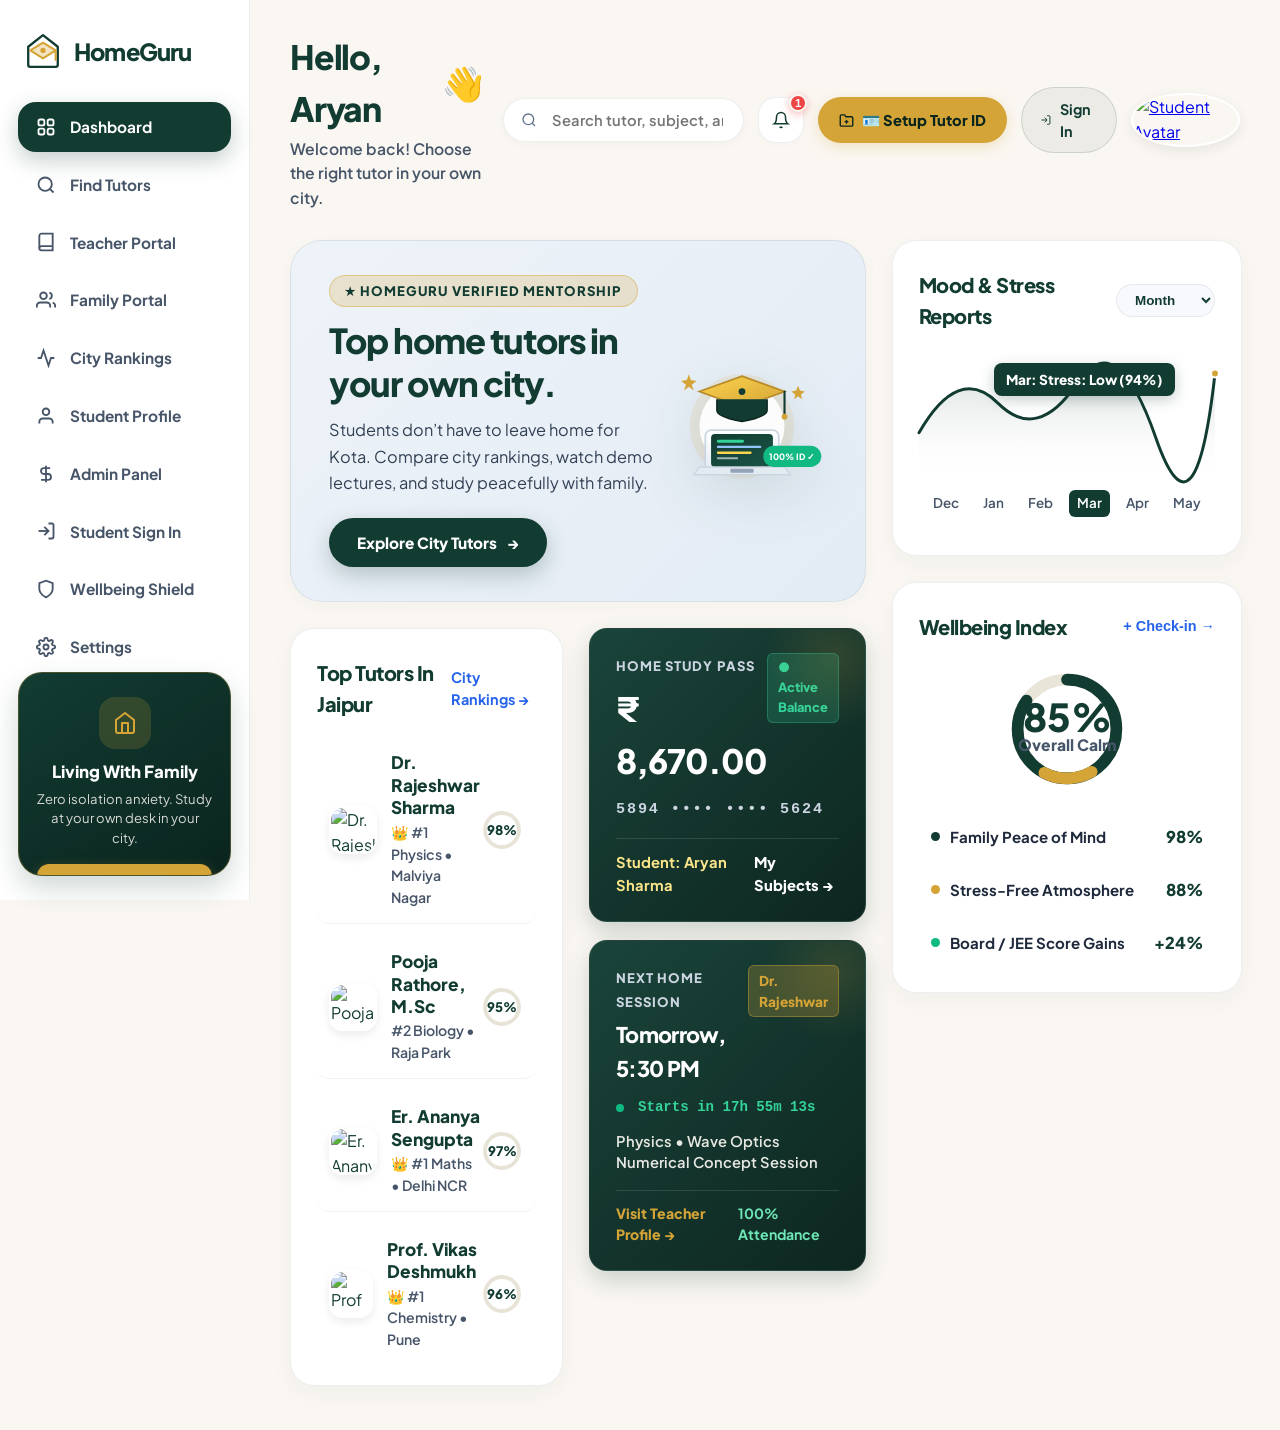
==== commit ed8df672: "Add Family Communication System, Teacher Portal, Parent Portal, RBAC and Notification Engine" ====
--- a/index.html
+++ b/index.html
@@ -48,6 +48,26 @@
           <span>Find Tutors</span>
         </a>
 
+        <!-- Teacher Portal -->
+        <a href="teacher-portal.html" class="nav-item">
+          <svg viewBox="0 0 24 24" fill="none" stroke="currentColor" stroke-width="2.2">
+            <path d="M4 19.5A2.5 2.5 0 0 1 6.5 17H20"></path>
+            <path d="M6.5 2H20v20H6.5A2.5 2.5 0 0 1 4 19.5v-15A2.5 2.5 0 0 1 6.5 2z"></path>
+          </svg>
+          <span>Teacher Portal</span>
+        </a>
+
+        <!-- Family Portal -->
+        <a href="parent-portal.html" class="nav-item">
+          <svg viewBox="0 0 24 24" fill="none" stroke="currentColor" stroke-width="2.2">
+            <path d="M17 21v-2a4 4 0 0 0-4-4H5a4 4 0 0 0-4 4v2"></path>
+            <circle cx="9" cy="7" r="4"></circle>
+            <path d="M23 21v-2a4 4 0 0 0-3-3.87"></path>
+            <path d="M16 3.13a4 4 0 0 1 0 7.75"></path>
+          </svg>
+          <span>Family Portal</span>
+        </a>
+
         <!-- City Rankings -->
         <a href="rankings.html" class="nav-item">
           <svg viewBox="0 0 24 24" fill="none" stroke="currentColor">
@@ -63,6 +83,14 @@
             <circle cx="12" cy="7" r="4"></circle>
           </svg>
           <span>Student Profile</span>
+        </a>
+
+        <!-- Admin Panel -->
+        <a href="admin-panel.html" class="nav-item">
+          <svg viewBox="0 0 24 24" fill="none" stroke="currentColor">
+            <path d="M12 2v20M17 5H9.5a3.5 3.5 0 0 0 0 7h5a3.5 3.5 0 0 1 0 7H6"></path>
+          </svg>
+          <span>Admin Panel</span>
         </a>
 
         <!-- Student Sign In / Auth -->
@@ -136,14 +164,30 @@
             >
           </div>
 
-          <!-- Notification Pill -->
-          <button class="icon-pill-btn" aria-label="Notifications" onclick="alert('Notification: Dr. Rajeshwar Sharma confirmed demo class for tomorrow at 5:30 PM.')">
-            <svg width="18" height="18" viewBox="0 0 24 24" fill="none" stroke="currentColor" stroke-width="2">
-              <path d="M18 8A6 6 0 0 0 6 8c0 7-3 9-3 9h18s-3-2-3-9"></path>
-              <path d="M13.73 21a2 2 0 0 1-3.46 0"></path>
-            </svg>
-            <span class="badge-dot"></span>
-          </button>
+          <!-- Notification Bell with Dropdown -->
+          <div class="notif-dropdown-wrapper">
+            <button class="icon-pill-btn" id="notifBellBtn" aria-label="Notifications" onclick="toggleIndexNotif()">
+              <svg width="18" height="18" viewBox="0 0 24 24" fill="none" stroke="currentColor" stroke-width="2">
+                <path d="M18 8A6 6 0 0 0 6 8c0 7-3 9-3 9h18s-3-2-3-9"></path>
+                <path d="M13.73 21a2 2 0 0 1-3.46 0"></path>
+              </svg>
+              <span class="notif-badge-count" id="indexNotifCount">2</span>
+            </button>
+
+            <!-- Dropdown Panel -->
+            <div class="notif-dropdown-panel" id="indexNotifPanel">
+              <div class="notif-panel-header">
+                <div class="notif-panel-title">
+                  <span>Student Alerts</span>
+                  <span class="badge-role-pill badge-role-student" id="indexUnreadPill">2 New</span>
+                </div>
+                <button class="notif-mark-read-btn" onclick="markAllIndexNotifs()">Mark all read</button>
+              </div>
+              <div class="notif-items-list" id="indexNotifsList">
+                <!-- Loaded via JS -->
+              </div>
+            </div>
+          </div>
 
           <!-- Setup Tutor ID Button (Top Right Corner) -->
           <a href="teacher-setup.html" class="header-tutor-btn" title="Setup &amp; Verify Tutor ID">
@@ -675,6 +719,77 @@
       closeCheckinModal();
       alert('✅ Mood check-in recorded: ' + label + ' (' + score + '%). Your parents and verified mentor can see your calm progress.');
     }
+
+    // Index Notifications
+    function toggleIndexNotif() {
+      document.getElementById('indexNotifPanel').classList.toggle('open');
+    }
+
+    document.addEventListener('click', function(e) {
+      const wrap = document.querySelector('.notif-dropdown-wrapper');
+      if (wrap && !wrap.contains(e.target)) {
+        const p = document.getElementById('indexNotifPanel');
+        if (p) p.classList.remove('open');
+      }
+    });
+
+    function loadIndexNotifs() {
+      if (!window.HomeGuruFirebase) return;
+      const notifs = window.HomeGuruFirebase.getNotifications('student_aryan');
+      const unread = notifs.filter(n => !n.isRead);
+
+      const countEl = document.getElementById('indexNotifCount');
+      const pillEl = document.getElementById('indexUnreadPill');
+      const listEl = document.getElementById('indexNotifsList');
+
+      if (countEl) countEl.innerText = unread.length;
+      if (pillEl) pillEl.innerText = unread.length + ' New';
+
+      if (listEl) {
+        if (notifs.length === 0) {
+          listEl.innerHTML = '<div style="padding:20px; text-align:center; color:var(--text-muted);">No new notifications.</div>';
+          return;
+        }
+
+        listEl.innerHTML = notifs.map(n => `
+          <div class="notif-item ${n.isRead ? '' : 'unread'}" onclick="markIndexNotif('${n.id}')">
+            <div class="notif-icon-circle ${n.type}">
+              ${n.type === 'report' ? '📊' : n.type === 'exam_result' ? '📝' : n.type === 'syllabus' ? '📚' : '📢'}
+            </div>
+            <div class="notif-content-wrap">
+              <div class="notif-item-title">${n.title}</div>
+              <div class="notif-item-msg">${n.message}</div>
+              <div class="notif-item-time">${new Date(n.createdAt).toLocaleTimeString([], { hour:'2-digit', minute:'2-digit' })}</div>
+            </div>
+          </div>
+        `).join('');
+      }
+    }
+
+    function markIndexNotif(id) {
+      if (window.HomeGuruFirebase) {
+        window.HomeGuruFirebase.markNotificationRead(id);
+        loadIndexNotifs();
+      }
+    }
+
+    function markAllIndexNotifs() {
+      if (window.HomeGuruFirebase) {
+        window.HomeGuruFirebase.markAllNotificationsRead('student_aryan');
+        loadIndexNotifs();
+      }
+    }
+
+    document.addEventListener('DOMContentLoaded', () => {
+      loadIndexNotifs();
+    });
   </script>
+  <!-- Firebase Compatibility & HomeGuru Service -->
+  <script src="https://www.gstatic.com/firebasejs/10.7.1/firebase-app-compat.js"></script>
+  <script src="https://www.gstatic.com/firebasejs/10.7.1/firebase-auth-compat.js"></script>
+  <script src="https://www.gstatic.com/firebasejs/10.7.1/firebase-firestore-compat.js"></script>
+  <script src="https://www.gstatic.com/firebasejs/10.7.1/firebase-storage-compat.js"></script>
+  <script src="firebase-config.js"></script>
+  <script src="shared-data.js"></script>
 </body>
 </html>
--- a/dashboard.css
+++ b/dashboard.css
@@ -1755,3 +1755,567 @@
     gap: 16px;
   }
 }
+
+
+/* ==========================================================================
+   FAMILY COMMUNICATION & TEACHER PORTAL DESIGN EXTENSIONS
+   Brand Palette: Deep Forest Green (#123C32), Warm Cream (#FAF7F2), Golden Amber (#D4A437)
+   ========================================================================== */
+
+/* 1. Header Notification Dropdown */
+.notif-dropdown-wrapper {
+  position: relative;
+  display: inline-block;
+}
+
+.notif-badge-count {
+  position: absolute;
+  top: -4px;
+  right: -4px;
+  background-color: #EF4444;
+  color: #FFFFFF;
+  font-size: 0.72rem;
+  font-weight: 800;
+  min-width: 18px;
+  height: 18px;
+  border-radius: 9999px;
+  display: flex;
+  align-items: center;
+  justify-content: center;
+  padding: 0 4px;
+  border: 2px solid #FAF7F2;
+  box-shadow: 0 2px 8px rgba(239, 68, 68, 0.4);
+}
+
+.notif-dropdown-panel {
+  position: absolute;
+  top: calc(100% + 12px);
+  right: 0;
+  width: 380px;
+  background: #FFFFFF;
+  border-radius: var(--radius-lg);
+  box-shadow: 0 18px 48px rgba(18, 60, 50, 0.16);
+  border: 1px solid rgba(18, 60, 50, 0.12);
+  display: none;
+  flex-direction: column;
+  z-index: 1000;
+  overflow: hidden;
+  animation: notifSlideDown 200ms cubic-bezier(0.16, 1, 0.3, 1);
+}
+
+.notif-dropdown-panel.open {
+  display: flex;
+}
+
+@keyframes notifSlideDown {
+  from {
+    opacity: 0;
+    transform: translateY(-8px);
+  }
+  to {
+    opacity: 1;
+    transform: translateY(0);
+  }
+}
+
+.notif-panel-header {
+  padding: 16px 20px;
+  background: #FDFBF7;
+  border-bottom: 1px solid rgba(18, 60, 50, 0.08);
+  display: flex;
+  align-items: center;
+  justify-content: space-between;
+}
+
+.notif-panel-title {
+  font-size: 1.05rem;
+  font-weight: 800;
+  color: var(--green-primary);
+  display: flex;
+  align-items: center;
+  gap: 8px;
+}
+
+.notif-mark-read-btn {
+  background: none;
+  border: none;
+  font-size: 0.8rem;
+  font-weight: 700;
+  color: var(--green-soft);
+  cursor: pointer;
+  padding: 4px 8px;
+  border-radius: 6px;
+  transition: background 150ms ease;
+}
+
+.notif-mark-read-btn:hover {
+  background: rgba(18, 60, 50, 0.06);
+  color: var(--green-primary);
+}
+
+.notif-items-list {
+  max-height: 380px;
+  overflow-y: auto;
+  display: flex;
+  flex-direction: column;
+}
+
+.notif-item {
+  padding: 14px 18px;
+  border-bottom: 1px solid rgba(18, 60, 50, 0.06);
+  display: flex;
+  gap: 12px;
+  align-items: flex-start;
+  text-decoration: none;
+  color: inherit;
+  transition: background 150ms ease;
+}
+
+.notif-item:hover {
+  background: rgba(18, 60, 50, 0.03);
+}
+
+.notif-item.unread {
+  background: rgba(212, 164, 55, 0.08);
+}
+
+.notif-icon-circle {
+  width: 36px;
+  height: 36px;
+  border-radius: 50%;
+  display: flex;
+  align-items: center;
+  justify-content: center;
+  flex-shrink: 0;
+  font-size: 1rem;
+}
+
+.notif-icon-circle.report { background: rgba(16, 185, 129, 0.15); color: #059669; }
+.notif-icon-circle.exam { background: rgba(37, 99, 235, 0.15); color: #2563EB; }
+.notif-icon-circle.syllabus { background: rgba(212, 164, 55, 0.2); color: #B45309; }
+.notif-icon-circle.announcement { background: rgba(139, 92, 246, 0.15); color: #7C3AED; }
+
+.notif-content-wrap {
+  flex: 1;
+}
+
+.notif-item-title {
+  font-size: 0.92rem;
+  font-weight: 700;
+  color: var(--text-dark);
+  margin-bottom: 3px;
+  line-height: 1.3;
+}
+
+.notif-item-msg {
+  font-size: 0.82rem;
+  color: var(--text-body);
+  line-height: 1.4;
+  margin-bottom: 4px;
+}
+
+.notif-item-time {
+  font-size: 0.74rem;
+  color: var(--text-muted);
+  font-weight: 600;
+}
+
+/* 2. Portal Top Overview Stats Cards */
+.portal-stats-grid {
+  display: grid;
+  grid-template-columns: repeat(auto-fit, minmax(210px, 1fr));
+  gap: 16px;
+  margin-bottom: 24px;
+}
+
+.portal-stat-card {
+  background: #FFFFFF;
+  border-radius: var(--radius-lg);
+  padding: 20px;
+  border: 1px solid rgba(18, 60, 50, 0.08);
+  box-shadow: var(--shadow-card);
+  display: flex;
+  align-items: center;
+  gap: 16px;
+  transition: transform 180ms ease, box-shadow 180ms ease;
+}
+
+.portal-stat-card:hover {
+  transform: translateY(-2px);
+  box-shadow: var(--shadow-elevated);
+}
+
+.portal-stat-icon-wrap {
+  width: 52px;
+  height: 52px;
+  border-radius: var(--radius-md);
+  display: flex;
+  align-items: center;
+  justify-content: center;
+  flex-shrink: 0;
+  font-size: 1.4rem;
+}
+
+.portal-stat-info h3 {
+  font-size: 1.6rem;
+  font-weight: 800;
+  color: var(--green-primary);
+  line-height: 1.1;
+  letter-spacing: -0.02em;
+}
+
+.portal-stat-info p {
+  font-size: 0.85rem;
+  font-weight: 700;
+  color: var(--text-muted);
+  margin-top: 4px;
+}
+
+/* 3. Portal Tab Navigation */
+.portal-tabs-bar {
+  display: flex;
+  gap: 10px;
+  margin-bottom: 24px;
+  border-bottom: 2px solid rgba(18, 60, 50, 0.08);
+  padding-bottom: 12px;
+  overflow-x: auto;
+}
+
+.portal-tab-btn {
+  padding: 10px 22px;
+  border-radius: 9999px;
+  background: transparent;
+  border: 1.5px solid transparent;
+  font-family: var(--font-main);
+  font-size: 0.94rem;
+  font-weight: 700;
+  color: var(--text-muted);
+  cursor: pointer;
+  display: inline-flex;
+  align-items: center;
+  gap: 8px;
+  transition: all 180ms ease;
+  white-space: nowrap;
+}
+
+.portal-tab-btn:hover {
+  color: var(--green-primary);
+  background: rgba(18, 60, 50, 0.05);
+}
+
+.portal-tab-btn.active {
+  background: var(--green-primary);
+  color: #FFFFFF;
+  box-shadow: 0 4px 14px rgba(18, 60, 50, 0.25);
+  border-color: var(--green-primary);
+}
+
+.portal-tab-content {
+  display: none;
+}
+
+.portal-tab-content.active {
+  display: block;
+}
+
+/* 4. Portal Card Panels */
+.portal-panel-card {
+  background: #FFFFFF;
+  border-radius: var(--radius-xl);
+  padding: 28px;
+  border: 1px solid rgba(18, 60, 50, 0.08);
+  box-shadow: var(--shadow-card);
+  margin-bottom: 24px;
+}
+
+.portal-panel-header {
+  display: flex;
+  align-items: center;
+  justify-content: space-between;
+  margin-bottom: 22px;
+  flex-wrap: wrap;
+  gap: 12px;
+}
+
+.portal-panel-title {
+  font-size: 1.35rem;
+  font-weight: 800;
+  color: var(--green-primary);
+  letter-spacing: -0.02em;
+  display: flex;
+  align-items: center;
+  gap: 10px;
+}
+
+.portal-panel-subtitle {
+  font-size: 0.9rem;
+  color: var(--text-muted);
+  margin-top: 4px;
+}
+
+/* 5. Clean Upload & Management Form */
+.portal-form-grid {
+  display: grid;
+  grid-template-columns: repeat(auto-fit, minmax(260px, 1fr));
+  gap: 18px;
+  margin-bottom: 20px;
+}
+
+.form-group-custom {
+  display: flex;
+  flex-direction: column;
+  gap: 6px;
+}
+
+.form-label-custom {
+  font-size: 0.88rem;
+  font-weight: 800;
+  color: var(--green-primary);
+  letter-spacing: -0.01em;
+}
+
+.form-input-custom,
+.form-select-custom,
+.form-textarea-custom {
+  font-family: var(--font-main);
+  font-size: 0.95rem;
+  font-weight: 600;
+  color: var(--text-body);
+  background: #FDFBF7;
+  border: 1.5px solid rgba(18, 60, 50, 0.16);
+  border-radius: var(--radius-sm);
+  padding: 12px 14px;
+  outline: none;
+  transition: all 180ms ease;
+  width: 100%;
+}
+
+.form-input-custom:focus,
+.form-select-custom:focus,
+.form-textarea-custom:focus {
+  border-color: var(--green-primary);
+  background: #FFFFFF;
+  box-shadow: 0 0 0 3px rgba(18, 60, 50, 0.1);
+}
+
+.file-dropzone-custom {
+  border: 2px dashed rgba(18, 60, 50, 0.22);
+  border-radius: var(--radius-md);
+  padding: 28px 20px;
+  text-align: center;
+  background: #FAF7F2;
+  cursor: pointer;
+  transition: all 180ms ease;
+  display: flex;
+  flex-direction: column;
+  align-items: center;
+  gap: 8px;
+}
+
+.file-dropzone-custom:hover {
+  background: #F3EEE4;
+  border-color: var(--green-primary);
+}
+
+.file-dropzone-custom.has-file {
+  border-color: var(--accent-emerald);
+  background: rgba(16, 185, 129, 0.05);
+}
+
+.btn-portal-primary {
+  display: inline-flex;
+  align-items: center;
+  justify-content: center;
+  gap: 8px;
+  padding: 13px 26px;
+  background: var(--green-primary);
+  color: #FFFFFF;
+  border: none;
+  border-radius: var(--radius-sm);
+  font-family: var(--font-main);
+  font-size: 0.96rem;
+  font-weight: 800;
+  cursor: pointer;
+  box-shadow: 0 6px 18px rgba(18, 60, 50, 0.25);
+  transition: all 180ms ease;
+}
+
+.btn-portal-primary:hover {
+  background: var(--green-light);
+  transform: translateY(-2px);
+  box-shadow: 0 8px 24px rgba(18, 60, 50, 0.35);
+}
+
+.btn-portal-gold {
+  background: var(--gold);
+  color: var(--green-dark);
+}
+
+.btn-portal-gold:hover {
+  background: var(--gold-hover);
+  color: #FFFFFF;
+}
+
+/* 6. High-Contrast Data Tables */
+.portal-table-wrap {
+  width: 100%;
+  overflow-x: auto;
+  border-radius: var(--radius-md);
+  border: 1px solid rgba(18, 60, 50, 0.08);
+}
+
+.portal-table {
+  width: 100%;
+  border-collapse: collapse;
+  text-align: left;
+  font-size: 0.92rem;
+}
+
+.portal-table th {
+  background: #F4EFE6;
+  color: var(--green-primary);
+  font-weight: 800;
+  padding: 14px 18px;
+  border-bottom: 2px solid rgba(18, 60, 50, 0.12);
+  white-space: nowrap;
+}
+
+.portal-table td {
+  padding: 14px 18px;
+  border-bottom: 1px solid rgba(18, 60, 50, 0.06);
+  color: var(--text-body);
+  font-weight: 600;
+  vertical-align: middle;
+}
+
+.portal-table tr:hover td {
+  background: rgba(18, 60, 50, 0.02);
+}
+
+/* 7. Status & Role Badges */
+.badge-role-pill {
+  display: inline-flex;
+  align-items: center;
+  gap: 5px;
+  padding: 4px 10px;
+  border-radius: 9999px;
+  font-size: 0.78rem;
+  font-weight: 800;
+  letter-spacing: 0.02em;
+  text-transform: uppercase;
+}
+
+.badge-role-teacher { background: rgba(37, 99, 235, 0.12); color: #1D4ED8; }
+.badge-role-parent { background: rgba(212, 164, 55, 0.2); color: #B45309; }
+.badge-role-student { background: rgba(16, 185, 129, 0.15); color: #047857; }
+.badge-role-admin { background: rgba(239, 68, 68, 0.15); color: #B91C1C; }
+
+.badge-grade-pill {
+  display: inline-flex;
+  align-items: center;
+  justify-content: center;
+  width: 32px;
+  height: 32px;
+  border-radius: 8px;
+  font-weight: 800;
+  font-size: 0.88rem;
+}
+
+.badge-grade-aplus { background: #DCFCE7; color: #15803D; }
+.badge-grade-a { background: #E0E7FF; color: #4338CA; }
+.badge-grade-b { background: #FEF3C7; color: #B45309; }
+
+/* 8. Family Communication Cards */
+.family-report-card {
+  background: #FFFFFF;
+  border-radius: var(--radius-lg);
+  padding: 20px;
+  border: 1px solid rgba(18, 60, 50, 0.08);
+  box-shadow: var(--shadow-card);
+  margin-bottom: 16px;
+  display: flex;
+  align-items: center;
+  justify-content: space-between;
+  gap: 16px;
+  transition: all 180ms ease;
+}
+
+.family-report-card:hover {
+  transform: translateY(-2px);
+  box-shadow: var(--shadow-elevated);
+  border-color: rgba(18, 60, 50, 0.18);
+}
+
+.family-report-info h4 {
+  font-size: 1.05rem;
+  font-weight: 800;
+  color: var(--green-primary);
+  margin-bottom: 4px;
+}
+
+.family-report-info p {
+  font-size: 0.88rem;
+  color: var(--text-body);
+  line-height: 1.4;
+  margin-bottom: 8px;
+}
+
+.family-report-meta {
+  display: flex;
+  flex-wrap: wrap;
+  gap: 14px;
+  font-size: 0.82rem;
+  font-weight: 700;
+  color: var(--text-muted);
+}
+
+.family-report-meta span {
+  display: inline-flex;
+  align-items: center;
+  gap: 4px;
+}
+
+.btn-download-pill {
+  display: inline-flex;
+  align-items: center;
+  gap: 6px;
+  padding: 9px 16px;
+  border-radius: 9999px;
+  background: #F3EEE4;
+  color: var(--green-primary);
+  font-size: 0.86rem;
+  font-weight: 800;
+  text-decoration: none;
+  border: 1px solid rgba(18, 60, 50, 0.15);
+  transition: all 160ms ease;
+  white-space: nowrap;
+}
+
+.btn-download-pill:hover {
+  background: var(--green-primary);
+  color: #FFFFFF;
+  transform: translateY(-1px);
+}
+
+/* 9. Role Switcher Pill in Top Bar */
+.role-switcher-wrap {
+  display: flex;
+  align-items: center;
+  gap: 8px;
+  background: #FFFFFF;
+  padding: 5px 12px;
+  border-radius: 9999px;
+  border: 1px solid rgba(18, 60, 50, 0.12);
+  box-shadow: 0 2px 8px rgba(18, 60, 50, 0.04);
+}
+
+.role-switcher-select {
+  border: none;
+  background: transparent;
+  font-family: var(--font-main);
+  font-size: 0.85rem;
+  font-weight: 800;
+  color: var(--green-primary);
+  outline: none;
+  cursor: pointer;
+}
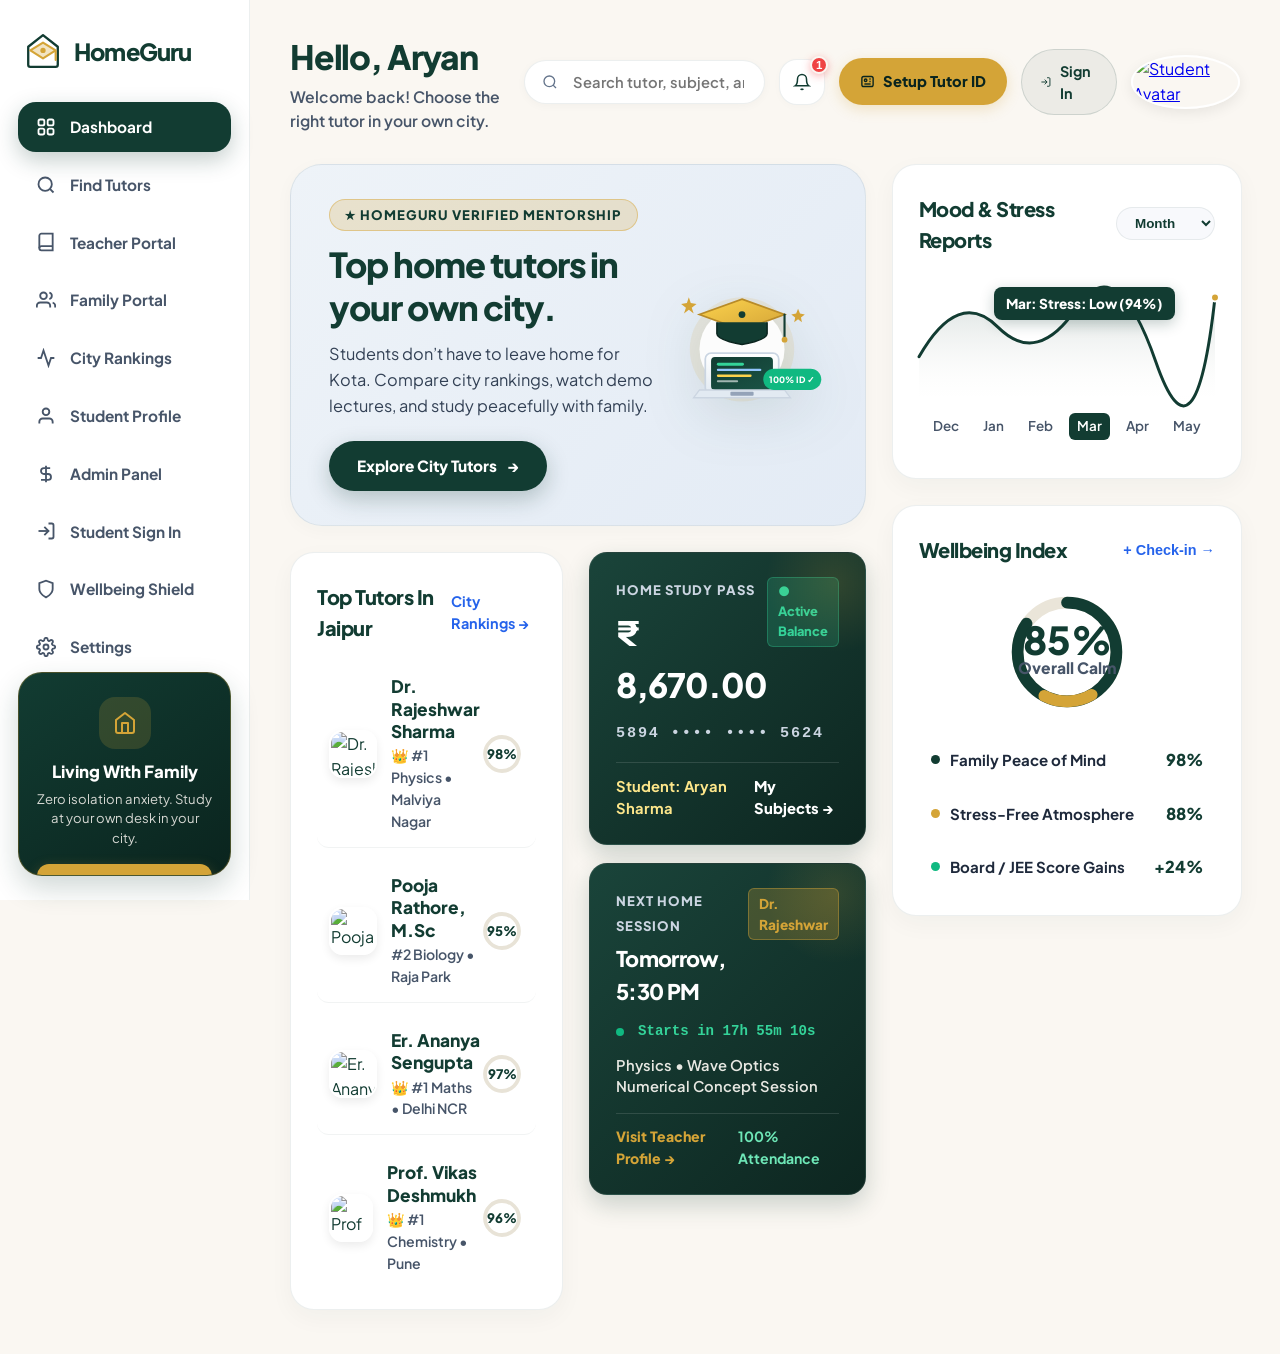
==== commit 27042b40: "Refactor UI for minimalism and high readability, remove all emojis, and replace with crisp SVG icons" ====
--- a/index.html
+++ b/index.html
@@ -144,7 +144,6 @@
         <div class="header-greeting">
           <h1 style="display:flex; align-items:center; gap:8px;">
             <span>Hello, Aryan</span>
-            <span class="animated-wave-hand">👋</span>
           </h1>
           <p>Welcome back! Choose the right tutor in your own city.</p>
         </div>
@@ -192,11 +191,13 @@
           <!-- Setup Tutor ID Button (Top Right Corner) -->
           <a href="teacher-setup.html" class="header-tutor-btn" title="Setup &amp; Verify Tutor ID">
             <svg width="15" height="15" viewBox="0 0 24 24" fill="none" stroke="currentColor" stroke-width="2.2">
-              <path d="M22 19a2 2 0 0 1-2 2H4a2 2 0 0 1-2-2V5a2 2 0 0 1 2-2h5l2 3h9a2 2 0 0 1 2 2z"></path>
-              <line x1="12" y1="11" x2="12" y2="17"></line>
-              <line x1="9" y1="14" x2="15" y2="14"></line>
+              <rect x="3" y="4" width="18" height="16" rx="3"></rect>
+              <circle cx="9" cy="10" r="2"></circle>
+              <line x1="15" y1="8" x2="17" y2="8"></line>
+              <line x1="15" y1="12" x2="17" y2="12"></line>
+              <line x1="7" y1="16" x2="17" y2="16"></line>
             </svg>
-            <span>🪪 Setup Tutor ID</span>
+            <span>Setup Tutor ID</span>
           </a>
 
           <!-- Student Sign In Pill -->
@@ -717,7 +718,7 @@
       document.getElementById('donutGaugeGreen').style.strokeDashoffset = (238 - (score / 100) * 238);
       
       closeCheckinModal();
-      alert('✅ Mood check-in recorded: ' + label + ' (' + score + '%). Your parents and verified mentor can see your calm progress.');
+      alert('Mood check-in recorded: ' + label + ' (' + score + '%). Your parents and verified mentor can see your calm progress.');
     }
 
     // Index Notifications
--- a/dashboard.css
+++ b/dashboard.css
@@ -1930,10 +1930,10 @@
 
 .portal-stat-card {
   background: #FFFFFF;
-  border-radius: var(--radius-lg);
-  padding: 20px;
+  border-radius: var(--radius-md);
+  padding: 18px 20px;
   border: 1px solid rgba(18, 60, 50, 0.08);
-  box-shadow: var(--shadow-card);
+  box-shadow: 0 2px 8px rgba(18, 60, 50, 0.03);
   display: flex;
   align-items: center;
   gap: 16px;
@@ -1942,18 +1942,17 @@
 
 .portal-stat-card:hover {
   transform: translateY(-2px);
-  box-shadow: var(--shadow-elevated);
+  box-shadow: 0 8px 20px rgba(18, 60, 50, 0.06);
 }
 
 .portal-stat-icon-wrap {
-  width: 52px;
-  height: 52px;
-  border-radius: var(--radius-md);
+  width: 44px;
+  height: 44px;
+  border-radius: 12px;
   display: flex;
   align-items: center;
   justify-content: center;
   flex-shrink: 0;
-  font-size: 1.4rem;
 }
 
 .portal-stat-info h3 {
@@ -2199,16 +2198,33 @@
   gap: 5px;
   padding: 4px 10px;
   border-radius: 9999px;
-  font-size: 0.78rem;
-  font-weight: 800;
-  letter-spacing: 0.02em;
+  font-size: 0.74rem;
+  font-weight: 800;
+  letter-spacing: 0.04em;
   text-transform: uppercase;
-}
-
-.badge-role-teacher { background: rgba(37, 99, 235, 0.12); color: #1D4ED8; }
-.badge-role-parent { background: rgba(212, 164, 55, 0.2); color: #B45309; }
-.badge-role-student { background: rgba(16, 185, 129, 0.15); color: #047857; }
-.badge-role-admin { background: rgba(239, 68, 68, 0.15); color: #B91C1C; }
+  border: 1px solid transparent;
+}
+
+.badge-role-teacher { 
+  background: rgba(37, 99, 235, 0.08); 
+  color: #1D4ED8; 
+  border-color: rgba(37, 99, 235, 0.2); 
+}
+.badge-role-parent { 
+  background: rgba(212, 164, 55, 0.12); 
+  color: #92400E; 
+  border-color: rgba(212, 164, 55, 0.25); 
+}
+.badge-role-student { 
+  background: rgba(16, 185, 129, 0.08); 
+  color: #047857; 
+  border-color: rgba(16, 185, 129, 0.2); 
+}
+.badge-role-admin { 
+  background: rgba(18, 60, 50, 0.08); 
+  color: var(--green-primary); 
+  border-color: rgba(18, 60, 50, 0.18); 
+}
 
 .badge-grade-pill {
   display: inline-flex;
@@ -2279,14 +2295,15 @@
   display: inline-flex;
   align-items: center;
   gap: 6px;
-  padding: 9px 16px;
-  border-radius: 9999px;
-  background: #F3EEE4;
+  padding: 7px 14px;
+  border-radius: var(--radius-sm);
+  background: #FFFFFF;
   color: var(--green-primary);
-  font-size: 0.86rem;
-  font-weight: 800;
+  font-size: 0.84rem;
+  font-weight: 700;
   text-decoration: none;
-  border: 1px solid rgba(18, 60, 50, 0.15);
+  border: 1px solid rgba(18, 60, 50, 0.18);
+  box-shadow: 0 1px 3px rgba(18, 60, 50, 0.03);
   transition: all 160ms ease;
   white-space: nowrap;
 }
@@ -2294,7 +2311,9 @@
 .btn-download-pill:hover {
   background: var(--green-primary);
   color: #FFFFFF;
+  border-color: var(--green-primary);
   transform: translateY(-1px);
+  box-shadow: 0 4px 12px rgba(18, 60, 50, 0.12);
 }
 
 /* 9. Role Switcher Pill in Top Bar */
